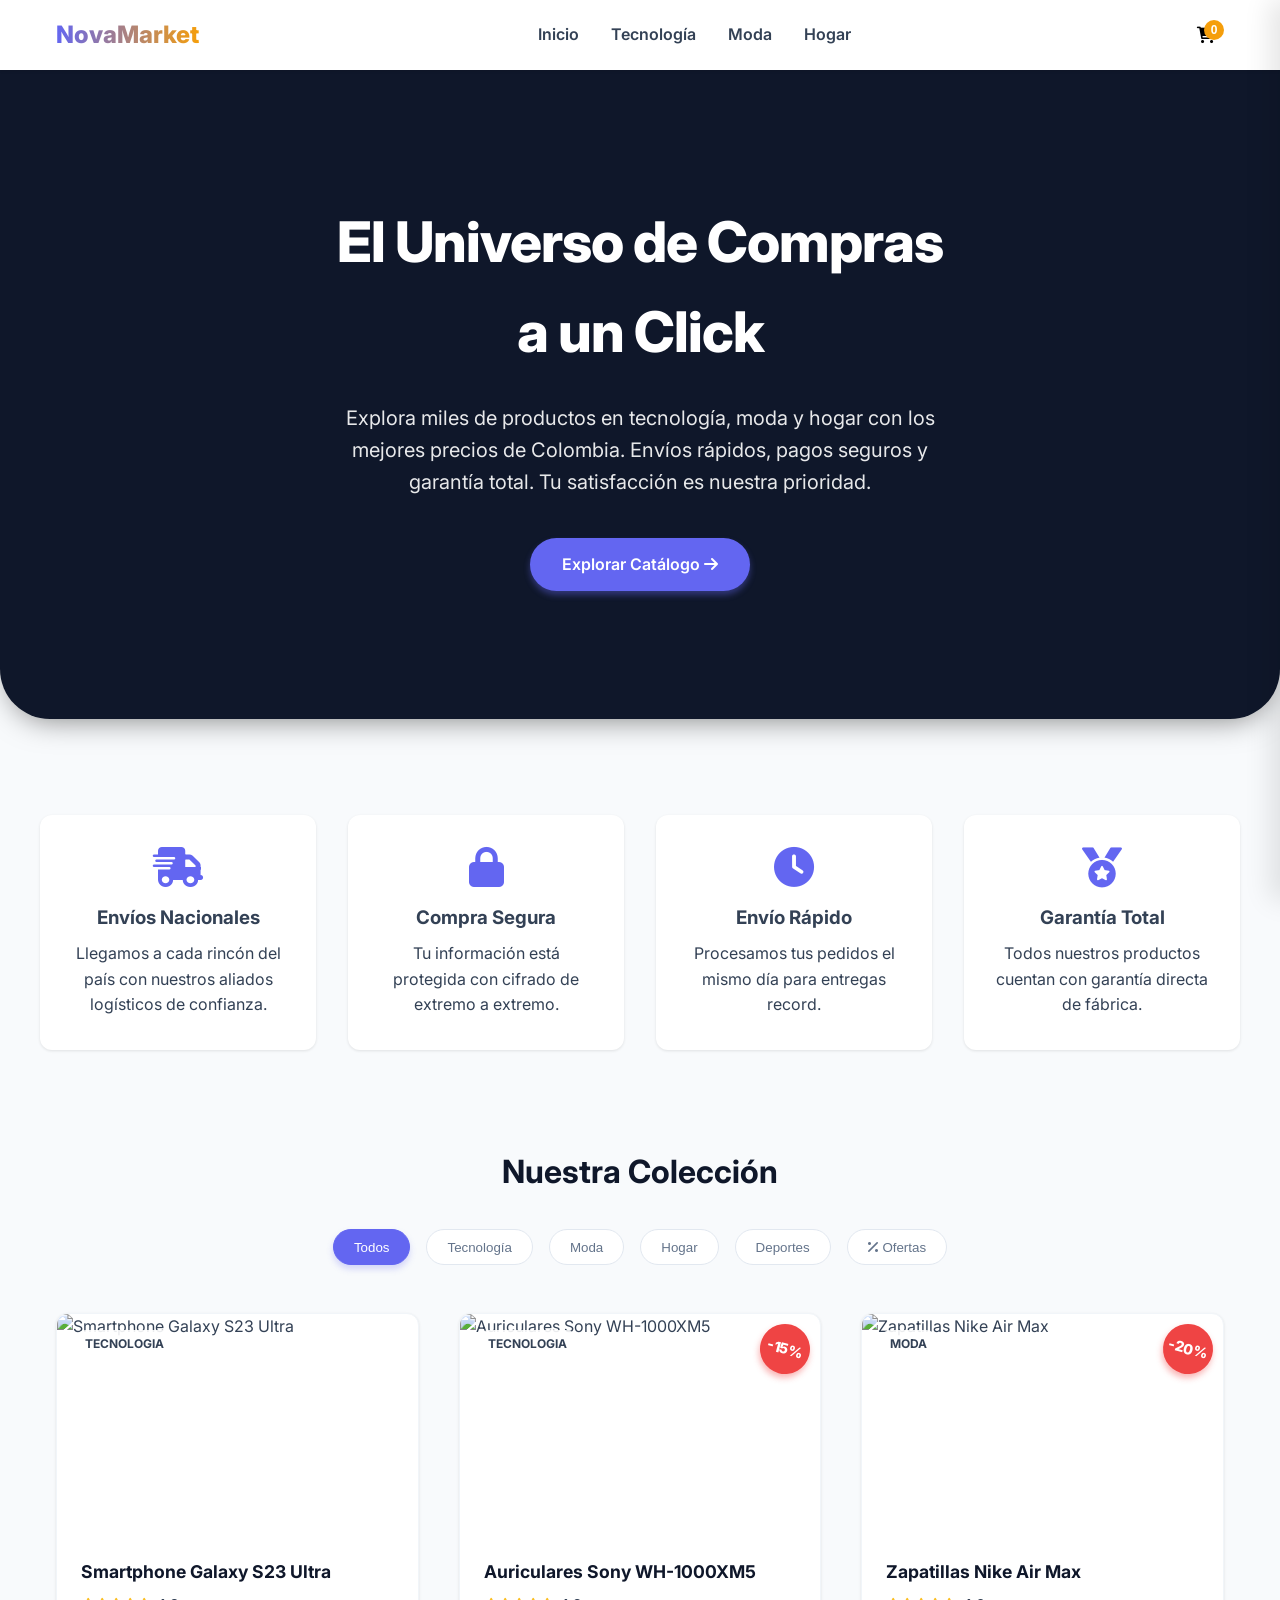
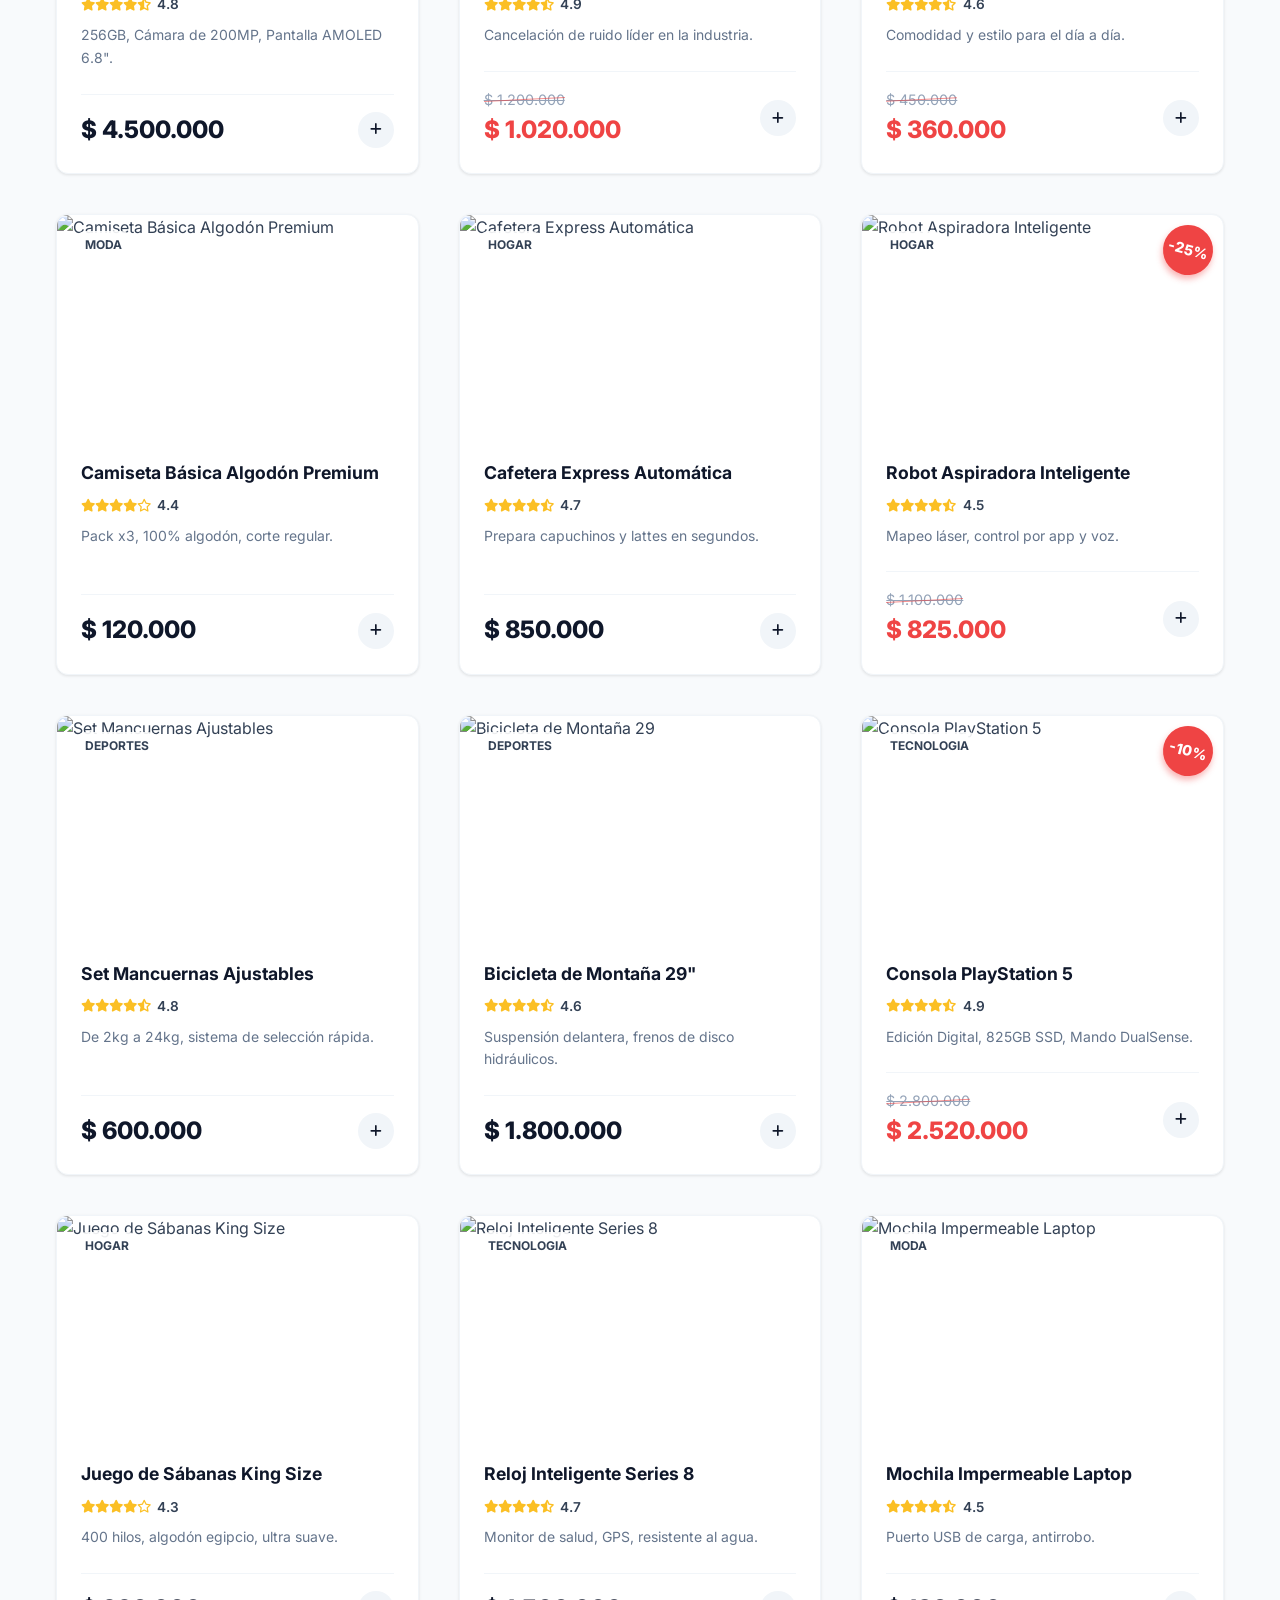
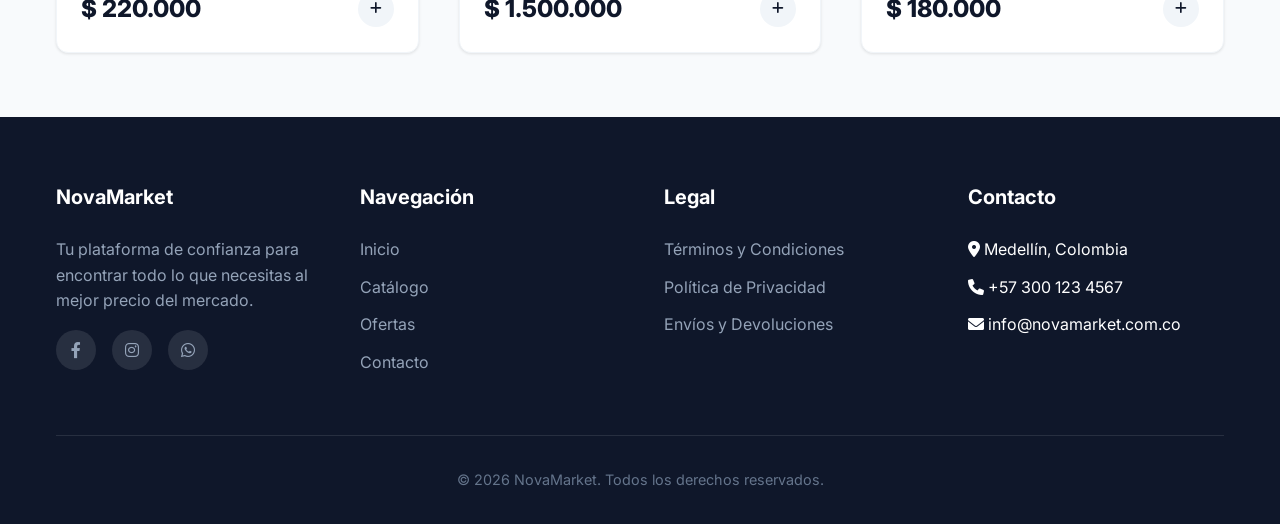
==== index.html @ a00e7ea2 "Fix: Precios" ====
<!DOCTYPE html>
<html lang="es">
<head>
    <meta charset="UTF-8">
    <meta name="viewport" content="width=device-width, initial-scale=1.0">
    
    <!-- Primary Meta Tags -->
    <title>NovaMarket Colombia | Tienda Online de Tecnología, Moda y Hogar | Envíos Rápidos</title>
    <meta name="title" content="NovaMarket Colombia | Tienda Online de Tecnología, Moda y Hogar | Envíos Rápidos">
    <meta name="description" content="Descubre NovaMarket, tu tienda online líder en Colombia. Compra tecnología de última generación, moda exclusiva y artículos para el hogar. Envíos nacionales rápidos, pagos seguros y garantía total. ¡Compra ahora!">
    <meta name="keywords" content="tienda online colombia, ecommerce colombia, comprar tecnologia online, moda colombia, articulos hogar, deportes colombia, ofertas online, envios rapidos colombia, compras seguras">
    <meta name="author" content="NovaMarket">
    <meta name="robots" content="index, follow">
    <link rel="canonical" href="https://maiver4.github.io/Landig-Ventas/">
    
    <!-- Open Graph / Facebook -->
    <meta property="og:type" content="website">
    <meta property="og:url" content="https://maiver4.github.io/Landig-Ventas/">
    <meta property="og:title" content="NovaMarket Colombia | Tienda Online de Tecnología, Moda y Hogar">
    <meta property="og:description" content="Descubre miles de productos en tecnología, moda y hogar. Envíos rápidos a toda Colombia. Tu satisfacción es nuestra prioridad.">
    <meta property="og:image" content="https://maiver4.github.io/Landig-Ventas/images/og-image.jpg">
    <meta property="og:locale" content="es_CO">
    <meta property="og:site_name" content="NovaMarket">
    
    <!-- Twitter Card -->
    <meta name="twitter:card" content="summary_large_image">
    <meta name="twitter:url" content="https://maiver4.github.io/Landig-Ventas/">
    <meta name="twitter:title" content="NovaMarket Colombia | Tienda Online">
    <meta name="twitter:description" content="Tecnología, moda y hogar con envíos rápidos a toda Colombia">
    <meta name="twitter:image" content="https://maiver4.github.io/Landig-Ventas/images/twitter-card.jpg">
    
    <!-- Favicon -->
    <link rel="icon" type="image/x-icon" href="/favicon.ico">
    <link rel="apple-touch-icon" sizes="180x180" href="/apple-touch-icon.png">
    
    <!-- Performance & Fonts -->
    <link rel="preconnect" href="https://fonts.googleapis.com">
    <link rel="preconnect" href="https://fonts.gstatic.com" crossorigin>
    <link href="https://fonts.googleapis.com/css2?family=Inter:wght@400;500;600;700;800&display=swap" rel="stylesheet">
    <link rel="stylesheet" href="https://cdnjs.cloudflare.com/ajax/libs/font-awesome/6.0.0/css/all.min.css">
    <link rel="stylesheet" href="css/styles.css">
    
    <!-- Structured Data (JSON-LD) -->
    <script type="application/ld+json">
    {
      "@context": "https://schema.org",
      "@type": "OnlineStore",
      "name": "NovaMarket",
      "description": "Tienda online líder en Colombia con productos de tecnología, moda, hogar y deportes",
      "url": "https://maiver4.github.io/Landig-Ventas",
      "logo": "https://maiver4.github.io/Landig-Ventas/logo.png",
      "address": {
        "@type": "PostalAddress",
        "addressLocality": "Medellín",
        "addressCountry": "CO"
      },
      "contactPoint": {
        "@type": "ContactPoint",
        "telephone": "+57-321-939-5309",
        "contactType": "Customer Service",
        "availableLanguage": "Spanish"
      },
      "sameAs": [
        "https://facebook.com/novamarket",
        "https://instagram.com/novamarket",
        "https://wa.me/573219395309"
      ]
    }
    </script>
</head>
<body>
    <header>
        <div class="container nav-flex">
            <div class="logo">NovaMarket</div>
            <div class="nav-toggle" id="navToggle"><i class="fas fa-bars"></i></div>
            <nav>
                <ul class="nav-links" id="navLinks">
                    <li class="nav-item">Inicio</li>
                    <li class="nav-item" onclick="filterBy('tecnologia')">Tecnología</li>
                    <li class="nav-item" onclick="filterBy('moda')">Moda</li>
                    <li class="nav-item" onclick="filterBy('hogar')">Hogar</li>
                </ul>
            </nav>
            <button class="cart-icon-container" id="cartBtn" aria-label="Abrir carrito de compras" style="background: none; border: none; cursor: pointer;">
                <i class="fas fa-shopping-cart fa-lg" aria-hidden="true"></i>
                <div class="cart-badge" id="cartCount" aria-live="polite">0</div>
            </button>
        </div>
    </header>

    <main>
        <section class="hero" aria-label="Sección principal">
            <div class="container">
                <h1>El Universo de Compras<br>a un Click</h1>
                <p>Explora miles de productos en tecnología, moda y hogar con los mejores precios de Colombia. Envíos rápidos, pagos seguros y garantía total. Tu satisfacción es nuestra prioridad.</p>
                <div style="display: flex; gap: 1rem; justify-content: center; flex-wrap: wrap;">
                    <a href="#catalogo" class="btn btn-primary px-8 py-3 text-lg" aria-label="Ver catálogo de productos">
                        Explorar Catálogo <i class="fas fa-arrow-right ml-2" aria-hidden="true"></i>
                    </a>
                </div>
            </div>
        </section>

        <section id="features" class="container features" aria-label="Características del servicio">
            <div class="feature-card">
                <i class="fas fa-truck-fast feature-icon"></i>
                <h3 class="feature-title">Envíos Nacionales</h3>
                <p>Llegamos a cada rincón del país con nuestros aliados logísticos de confianza.</p>
            </div>
            <div class="feature-card">
                <i class="fas fa-lock feature-icon"></i>
                <h3 class="feature-title">Compra Segura</h3>
                <p>Tu información está protegida con cifrado de extremo a extremo.</p>
            </div>
            <div class="feature-card">
                <i class="fas fa-clock feature-icon"></i>
                <h3 class="feature-title">Envío Rápido</h3>
                <p>Procesamos tus pedidos el mismo día para entregas record.</p>
            </div>
            <div class="feature-card">
                <i class="fas fa-medal feature-icon"></i>
                <h3 class="feature-title">Garantía Total</h3>
                <p>Todos nuestros productos cuentan con garantía directa de fábrica.</p>
            </div>
        </section>

        <section id="catalogo" class="container" aria-label="Catálogo de productos">
            <h2 class="section-title">Nuestra Colección</h2>
            
            <div class="filters" id="categoryFilters">
                <!-- Buttons injected by main.js -->
                 <div class="flex justify-center p-4 w-full text-slate-400">
                     <i class="fas fa-spinner fa-spin"></i> Cargando...
                </div>
            </div>

            <div class="products-grid" id="productsGrid">
                <!-- Products will be injected here via JS -->
                 <p style="grid-column: 1/-1; text-align: center;">Cargando productos...</p>
            </div>
        </section>
    </main>

    <footer role="contentinfo" aria-label="Pie de página">
        <div class="container">
            <div class="footer-grid">
                <div class="footer-col">
                    <h3>NovaMarket</h3>
                    <p style="color: #94a3b8; margin-bottom: 1rem;">Tu plataforma de confianza para encontrar todo lo que necesitas al mejor precio del mercado.</p>
                    <div class="social-links">
                        <a href="#" class="social-icon"><i class="fab fa-facebook-f"></i></a>
                        <a href="#" class="social-icon"><i class="fab fa-instagram"></i></a>
                        <a href="#" class="social-icon"><i class="fab fa-whatsapp"></i></a>
                    </div>
                </div>
                <div class="footer-col">
                    <h3>Navegación</h3>
                    <ul>
                        <li><a href="#">Inicio</a></li>
                        <li><a href="#catalogo">Catálogo</a></li>
                        <li><a href="#">Ofertas</a></li>
                        <li><a href="#">Contacto</a></li>
                    </ul>
                </div>
                <div class="footer-col">
                    <h3>Legal</h3>
                    <ul>
                        <li><a href="#">Términos y Condiciones</a></li>
                        <li><a href="#">Política de Privacidad</a></li>
                        <li><a href="#">Envíos y Devoluciones</a></li>
                        
                    </ul>
                </div>
                <div class="footer-col">
                    <h3>Contacto</h3>
                    <ul>
                        <li><i class="fas fa-map-marker-alt"></i> Medellín, Colombia</li>
                        <li><i class="fas fa-phone"></i> +57 300 123 4567</li>
                        <li><i class="fas fa-envelope"></i> info@novamarket.com.co</li>
                    </ul>
                </div>
            </div>
            <div class="copyright">
                &copy; 2026 NovaMarket. Todos los derechos reservados.
            </div>
        </div>
    </footer>

    <!-- Cart Sidebar -->
    <div class="cart-overlay" id="cartOverlay" aria-hidden="true"></div>
    <aside class="cart-sidebar" id="cartSidebar" role="dialog" aria-label="Carrito de compras" aria-modal="true">
        <div class="cart-header">
            <h3 id="cartTitle">Tu Carrito</h3>
            <button class="close-cart" id="closeCartBtn" aria-label="Cerrar carrito"><i class="fas fa-times" aria-hidden="true"></i></button>
        </div>
        <div class="cart-items" id="cartItems">
            <!-- Cart items injected here -->
             <div style="text-align: center; margin-top: 2rem; color: #64748b;">Tu carrito está vacío</div>
        </div>
        <div class="cart-footer">
            <div class="cart-total">
                <span>Total:</span>
                <span id="cartTotal">$0.00</span>
            </div>
            <button class="btn btn-primary btn-checkout" id="checkoutBtn">
                <i class="fab fa-whatsapp"></i> Pedir por WhatsApp
            </button>
        </div>
    </aside>

    <!-- Product Detail Modal -->
    <div class="product-modal-overlay" id="productModalOverlay" aria-hidden="true"></div>
    <div class="product-modal" id="productModal" role="dialog" aria-label="Detalle del producto" aria-modal="true">
        <button class="product-modal-close" id="closeProductModal" aria-label="Cerrar detalle">
            <i class="fas fa-times"></i>
        </button>
        <div class="product-modal-content">
            <div class="product-modal-gallery">
                <div class="gallery-main">
                    <img id="galleryMainImg" src="" alt="Imagen principal del producto">
                </div>
                <div class="gallery-thumbs" id="galleryThumbs">
                    <!-- Thumbnails injected here -->
                </div>
            </div>
            <div class="product-modal-info">
                <span class="product-modal-category" id="modalCategory"></span>
                <h2 class="product-modal-title" id="modalTitle"></h2>
                <div class="product-modal-rating" id="modalRating">
                    <!-- Stars injected here -->
                </div>
                <p class="product-modal-description" id="modalDescription"></p>
                <div class="product-modal-price" id="modalPrice"></div>
                <div class="product-modal-stock" id="modalStock"></div>
                <button class="btn btn-primary product-modal-add" id="modalAddToCart">
                    <i class="fas fa-shopping-cart"></i> Agregar al Carrito
                </button>
                
                <div class="product-modal-reviews">
                    <h3><i class="fas fa-star"></i> Opiniones de Clientes</h3>
                    <div class="reviews-list" id="reviewsList">
                        <!-- Reviews injected here -->
                    </div>
                </div>
            </div>
        </div>
    </div>

    <!-- Scripts -->
    <script src="js/cart.js"></script>
    <script src="js/main.js"></script>
    <script>
        // Mobile Menu Logic
        const navToggle = document.getElementById('navToggle');
        const navLinks = document.getElementById('navLinks');
        
        navToggle.addEventListener('click', () => {
            navLinks.classList.toggle('active');
        });

        // Close menu when clicking a link
        document.querySelectorAll('.nav-item').forEach(link => {
            link.addEventListener('click', () => {
                navLinks.classList.remove('active');
            });
        });

        function filterBy(cat) {
            // Helper for nav clicks
            const btn = document.querySelector(`.filter-btn[data-category="${cat}"]`);
            if(btn) btn.click();
            document.getElementById('catalogo').scrollIntoView({behavior: 'smooth'});
        }
    </script>
</body>
</html>
---- css/styles.css ----
:root {
  --primary-color: #6366f1; /* Indigo */
  --secondary-color: #0f172a; /* Slate 900 */
  --accent-color: #f59e0b; /* Amber */
  --background-color: #f8fafc;
  --card-bg: #ffffff;
  --text-color: #334155;
  --text-light: #64748b;
  --danger-color: #ef4444;
  --success-color: #10b981;
  --border-radius: 12px;
  --shadow-sm: 0 1px 3px rgba(0,0,0,0.1);
  --shadow-md: 0 10px 15px -3px rgba(0,0,0,0.1);
  --container-padding: 1rem;
  --max-width: 1200px;
}

* {
  box-sizing: border-box;
  margin: 0;
  padding: 0;
}

body {
  font-family: 'Inter', 'Segoe UI', sans-serif;
  background-color: var(--background-color);
  color: var(--text-color);
  line-height: 1.6;
}

img {
  max-width: 100%;
  display: block;
}

a {
  text-decoration: none;
  color: inherit;
  transition: color 0.2s;
}

ul {
  list-style: none;
}

/* Layout */
.container {
  width: 100%;
  max-width: var(--max-width);
  margin: 0 auto;
  padding: 0 var(--container-padding);
}

/* Header & Nav */
header {
  background-color: rgba(255, 255, 255, 0.95);
  backdrop-filter: blur(10px);
  box-shadow: var(--shadow-sm);
  position: sticky;
  top: 0;
  z-index: 100;
  padding: 1rem 0;
}

.nav-flex {
  display: flex;
  justify-content: space-between;
  align-items: center;
}

.logo {
  font-size: 1.5rem;
  font-weight: 800;
  background: linear-gradient(to right, var(--primary-color), var(--accent-color));
  -webkit-background-clip: text;
  background-clip: text;
  color: transparent;
}

.nav-links {
  display: flex;
  gap: 2rem;
}

.nav-item {
  cursor: pointer;
  font-weight: 600;
  color: var(--text-color);
  position: relative;
}

.nav-item:hover {
  color: var(--primary-color);
}

.nav-item::after {
  content: '';
  position: absolute;
  width: 0;
  height: 2px;
  bottom: -4px;
  left: 0;
  background-color: var(--primary-color);
  transition: width 0.3s;
}

.nav-item:hover::after {
  width: 100%;
}

.nav-toggle {
    display: none;
    font-size: 1.5rem;
    cursor: pointer;
}

.cart-icon-container {
  position: relative;
  cursor: pointer;
  padding: 0.5rem;
  border-radius: 50%;
  transition: background-color 0.2s;
}

.cart-icon-container:hover {
    background-color: #f1f5f9;
}

.cart-badge {
  position: absolute;
  top: 0;
  right: 0;
  background-color: var(--accent-color);
  color: white;
  font-size: 0.75rem;
  width: 20px;
  height: 20px;
  border-radius: 50%;
  display: flex;
  align-items: center;
  justify-content: center;
  font-weight: bold;
}

/* Hero Section */
.hero {
  position: relative;
  background: var(--secondary-color);
  color: white;
  padding: 8rem 1rem;
  text-align: center;
  border-radius: 0 0 50px 50px;
  margin-bottom: 4rem;
  box-shadow: 0 10px 30px -10px rgba(0,0,0,0.5);
}

.hero h1 {
  font-size: 3.5rem;
  margin-bottom: 1.5rem;
  font-weight: 800;
  letter-spacing: -1px;
}

.hero p {
  font-size: 1.25rem;
  margin-bottom: 2.5rem;
  opacity: 0.9;
  max-width: 600px;
  margin-left: auto;
  margin-right: auto;
}

.btn {
  display: inline-block;
  padding: 0.875rem 2rem;
  border-radius: 50px;
  font-weight: 600;
  cursor: pointer;
  border: none;
  transition: all 0.3s ease;
  transform: translateY(0);
}

.btn:active {
    transform: translateY(1px);
}

.btn-primary {
  background-color: var(--primary-color);
  color: white;
  box-shadow: 0 4px 6px rgba(99, 102, 241, 0.4);
}

.btn-primary:hover {
  background-color: #4f46e5;
  box-shadow: 0 6px 10px rgba(99, 102, 241, 0.5);
  transform: translateY(-2px);
}

.btn-secondary {
  background-color: white;
  color: var(--secondary-color);
  box-shadow: 0 4px 6px rgba(0,0,0,0.1);
}

.btn-secondary:hover {
    background-color: #f8fafc;
    transform: translateY(-2px);
}

/* Features Section */
.features {
  display: grid;
  grid-template-columns: repeat(auto-fit, minmax(250px, 1fr));
  gap: 2rem;
  padding: 2rem 0;
  margin-bottom: 4rem;
}

.feature-card {
  text-align: center;
  padding: 2rem;
  background: white;
  border-radius: var(--border-radius);
  box-shadow: var(--shadow-sm);
  transition: transform 0.3s;
}

.feature-card:hover {
  transform: translateY(-5px);
  box-shadow: 0 15px 30px -5px rgba(0,0,0,0.1);
}

.offer-sticker {
  position: absolute;
  top: 10px;
  right: 10px;
  z-index: 10;
  width: 50px;
  height: 50px;
  background-color: var(--danger-color);
  color: white;
  border-radius: 50%;
  display: flex;
  align-items: center;
  justify-content: center;
  font-weight: 800;
  font-size: 0.9rem;
  box-shadow: 0 4px 6px rgba(239, 68, 68, 0.4);
  transform: rotate(15deg);
  animation: pulse-offer 2s infinite;
}

@keyframes pulse-offer {
  0% { transform: rotate(15deg) scale(1); }
  50% { transform: rotate(15deg) scale(1.1); }
  100% { transform: rotate(15deg) scale(1); }
}

.old-price {
  text-decoration: line-through;
  color: #94a3b8;
  font-size: 0.9rem;
  margin-right: 0.5rem;
  position: relative;
}

/* Optional: Add a subtle red line over the strike-through for emphasis */
.old-price::after {
    content: '';
    position: absolute;
    left: 0;
    top: 50%;
    width: 100%;
    height: 1px;
    background: #ef4444;
    transform: rotate(-3deg);
    opacity: 0.6;
}

.feature-icon {
  font-size: 2.5rem;
  color: var(--primary-color);
  margin-bottom: 1rem;
}

.feature-title {
  font-weight: 700;
  margin-bottom: 0.5rem;
}

/* Filters */
.filters {
  margin-bottom: 3rem;
  display: flex;
  justify-content: center;
  gap: 1rem;
  flex-wrap: wrap;
}

.filter-btn {
  background-color: white;
  border: 1px solid #e2e8f0;
  padding: 0.6rem 1.25rem;
  border-radius: 25px;
  cursor: pointer;
  font-weight: 500;
  transition: all 0.2s;
  color: var(--text-light);
}

.filter-btn:hover, .filter-btn.active {
  background-color: var(--primary-color);
  color: white;
  border-color: var(--primary-color);
  box-shadow: 0 4px 6px rgba(99, 102, 241, 0.25);
}

/* Products Grid */
.section-title {
    text-align: center;
    font-size: 2rem;
    font-weight: 700;
    margin-bottom: 2rem;
    color: var(--secondary-color);
}

.products-grid {
  display: grid;
  grid-template-columns: repeat(auto-fill, minmax(280px, 1fr));
  gap: 2.5rem;
  padding-bottom: 4rem;
}

.product-card {
  background-color: var(--card-bg);
  border-radius: var(--border-radius);
  box-shadow: var(--shadow-sm);
  overflow: hidden;
  transition: all 0.3s ease;
  display: flex;
  flex-direction: column;
  position: relative;
  border: 1px solid #f1f5f9;
}

.product-card:hover {
  transform: translateY(-8px);
  box-shadow: var(--shadow-md);
  border-color: #e2e8f0;
}

.product-image-container {
    position: relative;
    overflow: hidden;
    height: 220px;
}

.product-image {
  width: 100%;
  height: 100%;
  object-fit: cover;
  transition: transform 0.5s;
}

.product-card:hover .product-image {
    transform: scale(1.05);
}

.product-category-badge {
    position: absolute;
    top: 1rem;
    left: 1rem;
    background-color: rgba(255,255,255,0.9);
    padding: 0.25rem 0.75rem;
    border-radius: 20px;
    font-size: 0.75rem;
    font-weight: bold;
    text-transform: uppercase;
    color: var(--text-color);
}

.product-info {
  padding: 1.5rem;
  flex-grow: 1;
  display: flex;
  flex-direction: column;
}

.product-title {
  font-size: 1.1rem;
  margin-bottom: 0.5rem;
  font-weight: 700;
  color: var(--secondary-color);
}

.product-card-rating {
  display: flex;
  align-items: center;
  gap: 0.4rem;
  margin-bottom: 0.5rem;
}

.product-card-rating .stars {
  color: #fbbf24;
  font-size: 0.8rem;
}

.product-card-rating .rating-text {
  font-size: 0.85rem;
  font-weight: 600;
  color: var(--text-color);
}

.product-desc {
  color: var(--text-light);
  font-size: 0.875rem;
  margin-bottom: 1.5rem;
  flex-grow: 1;
}

.product-footer {
  display: flex;
  justify-content: space-between;
  align-items: center;
  margin-top: auto;
  border-top: 1px solid #f1f5f9;
  padding-top: 1rem;
}

.product-price {
  font-size: 1.5rem;
  font-weight: 800;
  color: var(--secondary-color);
}

.btn-add {
    background-color: #f1f5f9;
    color: var(--secondary-color);
    width: 36px;
    height: 36px;
    border-radius: 50%;
    border: none;
    display: flex;
    align-items: center;
    justify-content: center;
    cursor: pointer;
    transition: all 0.2s;
}

.btn-add:hover {
    background-color: var(--secondary-color);
    color: white;
}

/* Footer */
footer {
    background-color: var(--secondary-color);
    color: white;
    padding: 4rem 1rem 2rem;
    margin-top: auto;
}

.footer-grid {
    display: grid;
    grid-template-columns: repeat(auto-fit, minmax(200px, 1fr));
    gap: 3rem;
    margin-bottom: 3rem;
}

.footer-col h3 {
    margin-bottom: 1.5rem;
    font-size: 1.25rem;
}

.footer-col ul li {
    margin-bottom: 0.75rem;
}

.footer-col a {
    color: #94a3b8;
}

.footer-col a:hover {
    color: white;
}

.social-links {
    display: flex;
    gap: 1rem;
}

.social-icon {
    width: 40px;
    height: 40px;
    background-color: rgba(255,255,255,0.1);
    display: flex;
    align-items: center;
    justify-content: center;
    border-radius: 50%;
    transition: background-color 0.3s;
}

.social-icon:hover {
    background-color: var(--primary-color);
}

.copyright {
    text-align: center;
    border-top: 1px solid rgba(255,255,255,0.1);
    padding-top: 2rem;
    color: #64748b;
    font-size: 0.9rem;
}

/* Cart Sidebar stuff (retained) */
.cart-overlay {
  position: fixed;
  top: 0;
  left: 0;
  width: 100%;
  height: 100%;
  background-color: rgba(15, 23, 42, 0.6);
  backdrop-filter: blur(2px);
  z-index: 200;
  visibility: hidden;
  opacity: 0;
  transition: all 0.3s;
}

.cart-overlay.open {
  visibility: visible;
  opacity: 1;
}

.cart-sidebar {
  position: fixed;
  top: 0;
  right: -450px;
  width: 100%;
  max-width: 450px;
  height: 100%;
  background-color: white;
  z-index: 201;
  transition: 0.4s cubic-bezier(0.16, 1, 0.3, 1);
  display: flex;
  flex-direction: column;
  box-shadow: -10px 0 25px rgba(0,0,0,0.1);
}

.cart-sidebar.open {
  right: 0;
}

.cart-header {
  padding: 1.5rem;
  border-bottom: 1px solid #f1f5f9;
  display: flex;
  justify-content: space-between;
  align-items: center;
  background-color: #f8fafc;
}

.cart-header h3 {
    font-weight: 700;
    color: var(--secondary-color);
}

.close-cart {
  font-size: 1.25rem;
  color: var(--text-light);
  cursor: pointer;
  background: none;
  border: none;
  transition: color 0.2s;
}

.close-cart:hover {
    color: var(--danger-color);
}

.cart-items {
  flex-grow: 1;
  overflow-y: auto;
  padding: 1.5rem;
}

.cart-item {
  display: flex;
  gap: 1rem;
  margin-bottom: 1.5rem;
  border-bottom: 1px solid #f1f5f9;
  padding-bottom: 1rem;
}

.cart-item-img {
  width: 80px;
  height: 80px;
  object-fit: cover;
  border-radius: 8px;
}

.cart-item-details {
  flex-grow: 1;
}

.cart-item-title {
  font-weight: 600;
  margin-bottom: 0.25rem;
  color: var(--secondary-color);
}

.cart-item-price {
  color: var(--primary-color);
  font-weight: 600;
  font-size: 0.9rem;
}

.cart-item-controls {
  display: flex;
  align-items: center;
  gap: 0.75rem;
  margin-top: 0.75rem;
}

.qty-btn {
  background-color: #f1f5f9;
  border: none;
  width: 28px;
  height: 28px;
  border-radius: 50%;
  cursor: pointer;
  display: flex;
  align-items: center;
  justify-content: center;
  font-weight: bold;
  transition: background-color 0.2s;
}

.qty-btn:hover {
  background-color: #e2e8f0;
}

.cart-footer {
  padding: 2rem;
  border-top: 1px solid #f1f5f9;
  background-color: #f8fafc;
}

.cart-total {
  display: flex;
  justify-content: space-between;
  font-size: 1.5rem;
  font-weight: 800;
  margin-bottom: 1.5rem;
  color: var(--secondary-color);
}

.btn-checkout {
  width: 100%;
  text-align: center;
  background-color: #25D366; 
  color: white;
  font-size: 1.1rem;
  padding: 1rem;
}

.btn-checkout:hover {
  background-color: #128C7E;
  transform: translateY(-2px);
}

/* Modal Reuse (from previous turn) */
.modal-backdrop {
  position: fixed;
  top: 0;
  left: 0;
  width: 100%;
  height: 100%;
  background-color: rgba(15, 23, 42, 0.8);
  backdrop-filter: blur(4px);
  display: flex;
  align-items: center;
  justify-content: center;
  z-index: 1100;
  animation: fadeIn 0.3s;
}

.modal-content {
  background-color: white;
  width: 100%;
  max-width: 650px;
  border-radius: 12px;
  box-shadow: 0 25px 50px -12px rgba(0, 0, 0, 0.25);
  overflow: hidden;
  display: flex;
  flex-direction: column;
  animation: slideUp 0.3s cubic-bezier(0.16, 1, 0.3, 1);
}
/* ... rest of modal (header, form, etc) kept compatible or redefined here if needed ... */
.modal-header { padding: 1.5rem 2rem; background-color: #f8fafc; border-bottom: 1px solid #e2e8f0; display: flex; justify-content: space-between; align-items: center; }
.modal-header h2 { font-size: 1.25rem; color: var(--secondary-color); font-weight: 700; }
.close-modal-btn { background: none; border: none; font-size: 1.25rem; color: #94a3b8; cursor: pointer; }
.modal-form { padding: 2rem; display: flex; flex-direction: column; gap: 1.25rem; }
.form-group label { display: block; font-size: 0.875rem; font-weight: 600; color: var(--text-color); margin-bottom: 0.5rem; }
.form-group input, .form-group select, .form-group textarea { width: 100%; padding: 0.75rem 1rem; border: 1px solid #cbd5e1; border-radius: 8px; background-color: #f8fafc; }
.form-group-row { display: grid; grid-template-columns: 1fr 1fr; gap: 1.5rem; }
.modal-footer { padding-top: 1rem; display: flex; justify-content: flex-end; gap: 1rem; }

/* Admin Sidebar specific (minimal fix to ensure admin.html still looks good) */
.admin-layout { display: grid; grid-template-columns: 250px 1fr; min-height: 100vh; }
.sidebar { background-color: var(--secondary-color); color: white; padding: 2rem 1rem; }
.main-content { padding: 2rem; background-color: #f1f5f9; }

/* Responsive */
@media (max-width: 768px) {
  .hero { border-radius: 0; padding: 6rem 1rem; }
  .hero h1 { font-size: 2.5rem; }
  .grid-cols-2 { grid-template-columns: 1fr; }
  .nav-links { display: none; position: absolute; top: 100%; left: 0; width: 100%; background: white; padding: 1rem; flex-direction: column; box-shadow: var(--shadow-md); }
  .nav-links.active { display: flex; }
  .nav-toggle { display: block; }
  .admin-layout { grid-template-columns: 1fr; }
  .sidebar { display: none; }
}

/* --- Modern Admin Panel Styles --- */

.sidebar {
    background-color: var(--secondary-color);
    color: white;
    padding: 2rem;
    display: flex;
    flex-direction: column;
    box-shadow: 4px 0 10px rgba(0,0,0,0.1);
}

.sidebar-brand {
    font-size: 1.5rem;
    font-weight: 800;
    color: white;
    margin-bottom: 3rem;
    display: flex;
    align-items: center;
    gap: 0.5rem;
    text-decoration: none;
    letter-spacing: -0.5px;
}

.sidebar-nav {
    list-style: none;
    padding: 0;
}

.sidebar-link {
    display: flex;
    align-items: center;
    gap: 1rem;
    padding: 1rem;
    color: #94a3b8;
    border-radius: 12px;
    cursor: pointer;
    transition: all 0.3s ease;
    margin-bottom: 0.5rem;
    font-weight: 500;
}

.sidebar-link:hover, .sidebar-link.active {
    background-color: rgba(255, 255, 255, 0.1);
    color: white;
    transform: translateX(5px);
}

.sidebar-link i {
    width: 20px;
    text-align: center;
}

.main-content {
    padding: 2.5rem;
    background-color: #f1f5f9;
    overflow-y: auto;
}

.admin-header {
    display: flex;
    justify-content: space-between;
    align-items: center;
    margin-bottom: 2.5rem;
}

.admin-header h2 {
    font-size: 1.8rem;
    font-weight: 800;
    color: var(--secondary-color);
}

/* Dashboard Cards */
.dashboard-cards {
    display: grid;
    grid-template-columns: repeat(auto-fit, minmax(240px, 1fr));
    gap: 2rem;
    margin-bottom: 3rem;
}

.stat-card {
    background: white;
    padding: 1.5rem;
    border-radius: 16px;
    box-shadow: var(--shadow-sm);
    transition: transform 0.3s ease, box-shadow 0.3s;
    border: 1px solid #e2e8f0;
    position: relative;
    overflow: hidden;
}

.stat-card:hover {
    transform: translateY(-5px);
    box-shadow: var(--shadow-md);
}

.stat-card::before {
    content: '';
    position: absolute;
    top: 0;
    left: 0;
    width: 100%;
    height: 4px;
    background: linear-gradient(to right, var(--primary-color), var(--accent-color));
}

.stat-title {
    color: var(--text-light);
    font-size: 0.9rem;
    font-weight: 600;
    margin-bottom: 0.75rem;
    text-transform: uppercase;
    letter-spacing: 0.5px;
}

.stat-value {
    font-size: 2.5rem;
    font-weight: 800;
    color: var(--secondary-color);
}

/* Tables */
.table-container {
    background: white;
    border-radius: 16px;
    box-shadow: var(--shadow-sm);
    overflow: hidden;
    border: 1px solid #e2e8f0;
}

table {
    width: 100%;
    border-collapse: collapse;
}

th {
    background-color: #f8fafc;
    padding: 1.25rem 1.5rem;
    text-align: left;
    font-weight: 600;
    color: var(--text-color);
    border-bottom: 1px solid #e2e8f0;
    font-size: 0.9rem;
    text-transform: uppercase;
}

td {
    padding: 1.25rem 1.5rem;
    border-bottom: 1px solid #f1f5f9;
    vertical-align: middle;
    color: var(--text-color);
    font-size: 0.95rem;
}

tr:last-child td {
    border-bottom: none;
}

tr:hover td {
    background-color: #f8fafc;
}

/* Badges & Actions */
.status-badge {
    padding: 0.35rem 0.75rem;
    border-radius: 20px;
    font-size: 0.75rem;
    font-weight: 700;
    text-transform: uppercase;
}

.status-ok { background-color: #dcfce7; color: #166534; }
.status-low { background-color: #fef9c3; color: #854d0e; }
.status-out { background-color: #fee2e2; color: #991b1b; }

.action-btn {
    width: 32px;
    height: 32px;
    border-radius: 8px;
    border: none;
    cursor: pointer;
    display: inline-flex;
    align-items: center;
    justify-content: center;
    transition: all 0.2s;
    margin-right: 0.5rem;
}

.btn-edit { background-color: #eff6ff; color: var(--primary-color); }
.btn-edit:hover { background-color: var(--primary-color); color: white; }

.btn-delete { background-color: #fef2f2; color: var(--danger-color); }
.btn-delete:hover { background-color: var(--danger-color); color: white; }

.btn-icon-text {
    display: inline-flex;
    align-items: center;
    gap: 0.5rem;
}

/* Panel Sections */
.panel-section {
    display: none;
    animation: fadeIn 0.4s ease-out;
}

.panel-section.active {
    display: block;
}

/* Login */
.login-box {
    background: white;
    padding: 3rem;
    border-radius: 24px;
    box-shadow: 0 25px 50px -12px rgba(0,0,0,0.25);
    width: 100%;
    max-width: 420px;
}

.login-form input {
    background-color: #f8fafc;
    border: 1px solid #e2e8f0;
    transition: all 0.3s;
}

.login-form input:focus {
    background-color: white;
    border-color: var(--primary-color);
    box-shadow: 0 0 0 4px rgba(99, 102, 241, 0.1);
}

/* ===== Product Detail Modal ===== */
.product-modal-overlay {
    position: fixed;
    top: 0;
    left: 0;
    width: 100%;
    height: 100%;
    background-color: rgba(15, 23, 42, 0.7);
    backdrop-filter: blur(4px);
    z-index: 300;
    visibility: hidden;
    opacity: 0;
    transition: all 0.3s ease;
}

.product-modal-overlay.open {
    visibility: visible;
    opacity: 1;
}

.product-modal {
    position: fixed;
    top: 50%;
    left: 50%;
    transform: translate(-50%, -50%) scale(0.9);
    width: 95%;
    max-width: 1000px;
    max-height: 90vh;
    background-color: white;
    border-radius: 20px;
    z-index: 301;
    visibility: hidden;
    opacity: 0;
    transition: all 0.4s cubic-bezier(0.16, 1, 0.3, 1);
    overflow: hidden;
    box-shadow: 0 25px 50px -12px rgba(0, 0, 0, 0.25);
}

.product-modal.open {
    visibility: visible;
    opacity: 1;
    transform: translate(-50%, -50%) scale(1);
}

.product-modal-close {
    position: absolute;
    top: 1rem;
    right: 1rem;
    width: 40px;
    height: 40px;
    border-radius: 50%;
    border: none;
    background-color: rgba(255, 255, 255, 0.9);
    color: var(--text-color);
    font-size: 1.25rem;
    cursor: pointer;
    z-index: 10;
    transition: all 0.2s;
    display: flex;
    align-items: center;
    justify-content: center;
    box-shadow: 0 2px 10px rgba(0, 0, 0, 0.1);
}

.product-modal-close:hover {
    background-color: var(--danger-color);
    color: white;
    transform: rotate(90deg);
}

.product-modal-content {
    display: grid;
    grid-template-columns: 1fr 1fr;
    max-height: 90vh;
    overflow-y: auto;
}

/* Gallery Styles */
.product-modal-gallery {
    background-color: #f8fafc;
    padding: 2rem;
    display: flex;
    flex-direction: column;
    gap: 1rem;
}

.gallery-main {
    width: 100%;
    aspect-ratio: 1;
    border-radius: 16px;
    overflow: hidden;
    background-color: white;
    box-shadow: var(--shadow-sm);
}

.gallery-main img {
    width: 100%;
    height: 100%;
    object-fit: cover;
    transition: transform 0.5s ease;
}

.gallery-main:hover img {
    transform: scale(1.05);
}

.gallery-thumbs {
    display: flex;
    gap: 0.75rem;
    justify-content: center;
}

.gallery-thumb {
    width: 80px;
    height: 80px;
    border-radius: 12px;
    overflow: hidden;
    cursor: pointer;
    border: 3px solid transparent;
    transition: all 0.3s ease;
    opacity: 0.6;
}

.gallery-thumb:hover {
    opacity: 1;
}

.gallery-thumb.active {
    border-color: var(--primary-color);
    opacity: 1;
    box-shadow: 0 4px 12px rgba(99, 102, 241, 0.3);
}

.gallery-thumb img {
    width: 100%;
    height: 100%;
    object-fit: cover;
}

/* Product Info */
.product-modal-info {
    padding: 2.5rem;
    display: flex;
    flex-direction: column;
    overflow-y: auto;
}

.product-modal-category {
    display: inline-block;
    background-color: var(--primary-color);
    color: white;
    padding: 0.3rem 1rem;
    border-radius: 20px;
    font-size: 0.75rem;
    font-weight: 600;
    text-transform: uppercase;
    letter-spacing: 0.5px;
    margin-bottom: 1rem;
    width: fit-content;
}

.product-modal-title {
    font-size: 1.75rem;
    font-weight: 800;
    color: var(--secondary-color);
    margin-bottom: 0.75rem;
    line-height: 1.2;
}

.product-modal-rating {
    display: flex;
    align-items: center;
    gap: 0.5rem;
    margin-bottom: 1rem;
}

.product-modal-rating .stars {
    color: #fbbf24;
    font-size: 1rem;
}

.product-modal-rating .rating-value {
    font-weight: 700;
    color: var(--secondary-color);
}

.product-modal-rating .rating-count {
    color: var(--text-light);
    font-size: 0.875rem;
}

.product-modal-description {
    color: var(--text-color);
    line-height: 1.7;
    margin-bottom: 1.5rem;
    font-size: 0.95rem;
}

.product-modal-price {
    margin-bottom: 1rem;
}

.product-modal-price .current-price {
    font-size: 2rem;
    font-weight: 800;
    color: var(--secondary-color);
}

.product-modal-price .original-price {
    font-size: 1.1rem;
    color: var(--text-light);
    text-decoration: line-through;
    margin-left: 0.75rem;
}

.product-modal-price .discount-badge {
    display: inline-block;
    background-color: var(--danger-color);
    color: white;
    padding: 0.25rem 0.75rem;
    border-radius: 20px;
    font-size: 0.8rem;
    font-weight: 700;
    margin-left: 0.75rem;
}

.product-modal-stock {
    display: flex;
    align-items: center;
    gap: 0.5rem;
    margin-bottom: 1.5rem;
    font-size: 0.9rem;
}

.product-modal-stock.in-stock {
    color: var(--success-color);
}

.product-modal-stock.low-stock {
    color: #f59e0b;
}

.product-modal-stock.out-of-stock {
    color: var(--danger-color);
}

.product-modal-add {
    width: 100%;
    padding: 1rem 2rem;
    font-size: 1.1rem;
    margin-bottom: 2rem;
}

.product-modal-add:disabled {
    background-color: #e2e8f0;
    color: var(--text-light);
    cursor: not-allowed;
    box-shadow: none;
}

/* Reviews Section */
.product-modal-reviews {
    border-top: 1px solid #e2e8f0;
    padding-top: 1.5rem;
}

.product-modal-reviews h3 {
    font-size: 1.1rem;
    font-weight: 700;
    color: var(--secondary-color);
    margin-bottom: 1rem;
    display: flex;
    align-items: center;
    gap: 0.5rem;
}

.product-modal-reviews h3 i {
    color: #fbbf24;
}

.reviews-list {
    display: flex;
    flex-direction: column;
    gap: 1rem;
    max-height: 250px;
    overflow-y: auto;
    padding-right: 0.5rem;
}

.review-item {
    background-color: #f8fafc;
    padding: 1rem;
    border-radius: 12px;
    border-left: 3px solid var(--primary-color);
}

.review-header {
    display: flex;
    justify-content: space-between;
    align-items: center;
    margin-bottom: 0.5rem;
}

.review-user {
    font-weight: 600;
    color: var(--secondary-color);
}

.review-date {
    font-size: 0.75rem;
    color: var(--text-light);
}

.review-stars {
    color: #fbbf24;
    font-size: 0.85rem;
    margin-bottom: 0.5rem;
}

.review-comment {
    font-size: 0.9rem;
    color: var(--text-color);
    line-height: 1.5;
}

/* Make product cards clickable */
.product-card {
    cursor: pointer;
}

/* Responsive Modal */
@media (max-width: 768px) {
    .product-modal {
        max-height: 95vh;
        width: 100%;
        max-width: 100%;
        border-radius: 20px 20px 0 0;
        top: auto;
        bottom: 0;
        transform: translateX(-50%) translateY(100%);
    }
    
    .product-modal.open {
        transform: translateX(-50%) translateY(0);
    }
    
    .product-modal-content {
        grid-template-columns: 1fr;
        max-height: 95vh;
    }
    
    .product-modal-gallery {
        padding: 1.5rem;
    }
    
    .gallery-main {
        aspect-ratio: 4/3;
    }
    
    .gallery-thumb {
        width: 60px;
        height: 60px;
    }
    
    .product-modal-info {
        padding: 1.5rem;
    }
    
    .product-modal-title {
        font-size: 1.5rem;
    }
    
    .product-modal-price .current-price {
        font-size: 1.75rem;
    }
    
    .reviews-list {
        max-height: 200px;
    }
}
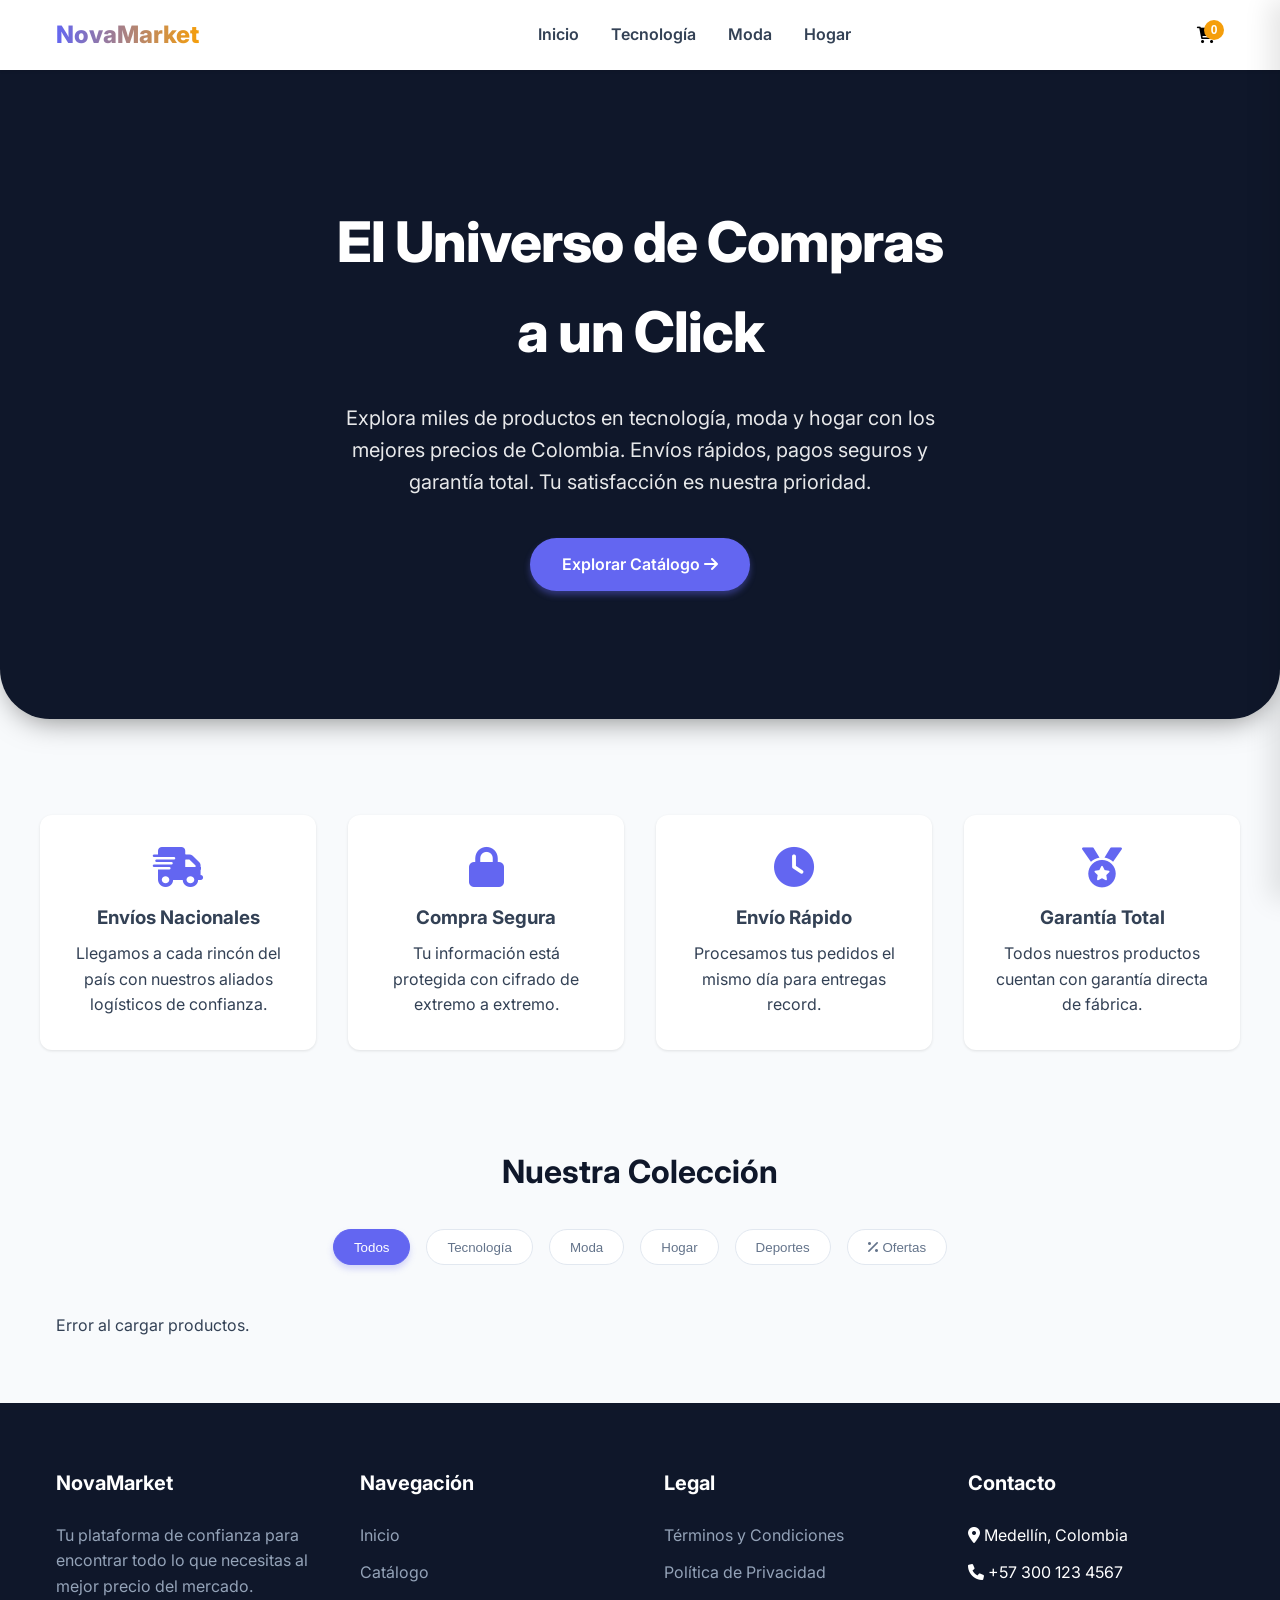
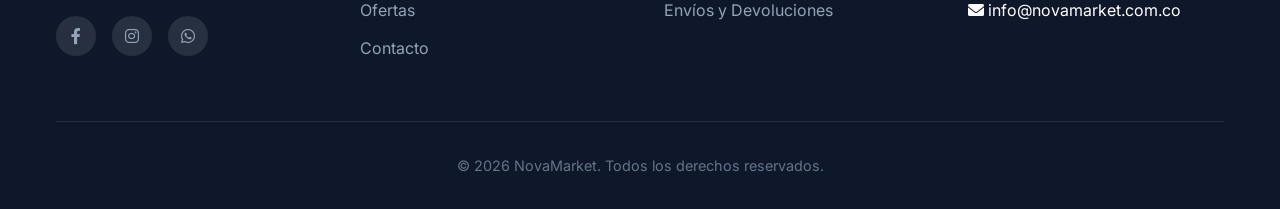
==== commit e248d806: "Fix: Productos" ====
--- a/index.html
+++ b/index.html
@@ -5,29 +5,30 @@
     <meta name="viewport" content="width=device-width, initial-scale=1.0">
     
     <!-- Primary Meta Tags -->
-    <title>NovaMarket Colombia | Tienda Online de Tecnología, Moda y Hogar | Envíos Rápidos</title>
-    <meta name="title" content="NovaMarket Colombia | Tienda Online de Tecnología, Moda y Hogar | Envíos Rápidos">
-    <meta name="description" content="Descubre NovaMarket, tu tienda online líder en Colombia. Compra tecnología de última generación, moda exclusiva y artículos para el hogar. Envíos nacionales rápidos, pagos seguros y garantía total. ¡Compra ahora!">
-    <meta name="keywords" content="tienda online colombia, ecommerce colombia, comprar tecnologia online, moda colombia, articulos hogar, deportes colombia, ofertas online, envios rapidos colombia, compras seguras">
+    <title>NovaMarket | Tecnología, Moda y Hogar con Envío Rápido en Colombia</title>
+    <meta name="title" content="NovaMarket | Tecnología, Moda y Hogar con Envío Rápido en Colombia">
+    <meta name="description" content="Compra tecnología, moda y hogar con envíos nacionales rápidos, pagos seguros y soporte en Colombia. Descubre ofertas y stock actualizado en NovaMarket.">
+    <meta name="keywords" content="tienda online colombia, ecommerce colombia, comprar tecnologia, moda online, hogar, ofertas colombia, envio rapido">
     <meta name="author" content="NovaMarket">
     <meta name="robots" content="index, follow">
-    <link rel="canonical" href="https://maiver4.github.io/Landig-Ventas/">
+    <meta name="theme-color" content="#0f172a">
+    <link rel="canonical" href="https://maiver4.github.io/landing-ventas/">
     
     <!-- Open Graph / Facebook -->
     <meta property="og:type" content="website">
-    <meta property="og:url" content="https://maiver4.github.io/Landig-Ventas/">
-    <meta property="og:title" content="NovaMarket Colombia | Tienda Online de Tecnología, Moda y Hogar">
-    <meta property="og:description" content="Descubre miles de productos en tecnología, moda y hogar. Envíos rápidos a toda Colombia. Tu satisfacción es nuestra prioridad.">
-    <meta property="og:image" content="https://maiver4.github.io/Landig-Ventas/images/og-image.jpg">
+    <meta property="og:url" content="https://maiver4.github.io/landing-ventas/">
+    <meta property="og:title" content="NovaMarket | Tecnología, Moda y Hogar">
+    <meta property="og:description" content="Envíos rápidos y pagos seguros en Colombia. Tecnología, moda, hogar y ofertas con stock actualizado.">
+    <meta property="og:image" content="https://maiver4.github.io/landing-ventas/images/og-image.jpg">
     <meta property="og:locale" content="es_CO">
     <meta property="og:site_name" content="NovaMarket">
     
     <!-- Twitter Card -->
     <meta name="twitter:card" content="summary_large_image">
-    <meta name="twitter:url" content="https://maiver4.github.io/Landig-Ventas/">
-    <meta name="twitter:title" content="NovaMarket Colombia | Tienda Online">
-    <meta name="twitter:description" content="Tecnología, moda y hogar con envíos rápidos a toda Colombia">
-    <meta name="twitter:image" content="https://maiver4.github.io/Landig-Ventas/images/twitter-card.jpg">
+    <meta name="twitter:url" content="https://maiver4.github.io/landing-ventas/">
+    <meta name="twitter:title" content="NovaMarket | Tecnología, Moda y Hogar">
+    <meta name="twitter:description" content="Tecnología, moda y hogar con envíos rápidos en Colombia.">
+    <meta name="twitter:image" content="https://maiver4.github.io/landing-ventas/images/twitter-card.jpg">
     
     <!-- Favicon -->
     <link rel="icon" type="image/x-icon" href="/favicon.ico">
@@ -41,32 +42,42 @@
     <link rel="stylesheet" href="css/styles.css">
     
     <!-- Structured Data (JSON-LD) -->
-    <script type="application/ld+json">
-    {
-      "@context": "https://schema.org",
-      "@type": "OnlineStore",
-      "name": "NovaMarket",
-      "description": "Tienda online líder en Colombia con productos de tecnología, moda, hogar y deportes",
-      "url": "https://maiver4.github.io/Landig-Ventas",
-      "logo": "https://maiver4.github.io/Landig-Ventas/logo.png",
-      "address": {
-        "@type": "PostalAddress",
-        "addressLocality": "Medellín",
-        "addressCountry": "CO"
-      },
-      "contactPoint": {
-        "@type": "ContactPoint",
-        "telephone": "+57-321-939-5309",
-        "contactType": "Customer Service",
-        "availableLanguage": "Spanish"
-      },
-      "sameAs": [
-        "https://facebook.com/novamarket",
-        "https://instagram.com/novamarket",
-        "https://wa.me/573219395309"
-      ]
-    }
-    </script>
+        <script type="application/ld+json">
+        {
+            "@context": "https://schema.org",
+            "@graph": [
+                {
+                    "@type": "Organization",
+                    "name": "NovaMarket",
+                    "url": "https://maiver4.github.io/landing-ventas",
+                    "logo": "https://maiver4.github.io/landing-ventas/logo.png",
+                    "contactPoint": {
+                        "@type": "ContactPoint",
+                        "telephone": "+57-321-939-5309",
+                        "contactType": "customer service",
+                        "areaServed": "CO",
+                        "availableLanguage": "es"
+                    },
+                    "sameAs": [
+                        "https://facebook.com/novamarket",
+                        "https://instagram.com/novamarket",
+                        "https://wa.me/573219395309"
+                    ]
+                },
+                {
+                    "@type": "WebSite",
+                    "name": "NovaMarket",
+                    "url": "https://maiver4.github.io/landing-ventas",
+                    "inLanguage": "es-CO",
+                    "potentialAction": {
+                        "@type": "SearchAction",
+                        "target": "https://maiver4.github.io/landing-ventas/?q={search_term_string}",
+                        "query-input": "required name=search_term_string"
+                    }
+                }
+            ]
+        }
+        </script>
 </head>
 <body>
     <header>
@@ -202,11 +213,54 @@
                 <span>Total:</span>
                 <span id="cartTotal">$0.00</span>
             </div>
-            <button class="btn btn-primary btn-checkout" id="checkoutBtn">
-                <i class="fab fa-whatsapp"></i> Pedir por WhatsApp
+            <button class="btn btn-primary btn-checkout" id="confirmOrderBtn">
+                <i class="fas fa-check-circle"></i> Confirmar Pedido
             </button>
         </div>
     </aside>
+
+    <!-- Order Confirmation Modal -->
+    <div class="order-modal-overlay" id="orderModalOverlay"></div>
+    <div class="order-modal" id="orderModal">
+        <div class="order-modal-header">
+            <h3><i class="fas fa-receipt"></i> Confirmar Pedido</h3>
+            <button class="order-modal-close" id="closeOrderModal"><i class="fas fa-times"></i></button>
+        </div>
+        <div class="order-modal-body">
+            <!-- Order Summary -->
+            <div class="order-summary">
+                <h4><i class="fas fa-shopping-bag"></i> Resumen del Pedido</h4>
+                <div class="order-items-list" id="orderItemsList">
+                    <!-- Items injected here -->
+                </div>
+                <div class="order-total-row">
+                    <span>Total a Pagar:</span>
+                    <span class="order-total-amount" id="orderTotalAmount">$0</span>
+                </div>
+            </div>
+            
+            <!-- Customer Info Form -->
+            <div class="customer-form">
+                <h4><i class="fas fa-user"></i> Datos de Facturación</h4>
+                <div class="form-group">
+                    <label for="customerName">Nombre y Apellidos *</label>
+                    <input type="text" id="customerName" placeholder="Ej: Juan Pérez García" required>
+                </div>
+                <div class="form-group">
+                    <label for="customerPhone">Número de Teléfono *</label>
+                    <input type="tel" id="customerPhone" placeholder="Ej: 300 123 4567" required>
+                </div>
+            </div>
+        </div>
+        <div class="order-modal-footer">
+            <button class="btn btn-secondary" id="backToCartBtn">
+                <i class="fas fa-arrow-left"></i> Volver al Carrito
+            </button>
+            <button class="btn btn-primary btn-whatsapp" id="sendWhatsAppBtn">
+                <i class="fab fa-whatsapp"></i> Enviar por WhatsApp
+            </button>
+        </div>
+    </div>
 
     <!-- Product Detail Modal -->
     <div class="product-modal-overlay" id="productModalOverlay" aria-hidden="true"></div>
@@ -246,6 +300,16 @@
         </div>
     </div>
 
+    <!-- Supabase Config (rellena con tus credenciales públicas) -->
+    <script>
+        window.supabaseConfig = {
+            url: "https://wwdpaifpazcryngdmaea.supabase.co",
+            anonKey: "sb_publishable_Y9h3IAXvoxnEGSkDhcuZ3g_NCUOakm3"
+        };
+    </script>
+    <script src="https://cdn.jsdelivr.net/npm/@supabase/supabase-js@2"></script>
+    <script src="js/supabase.js"></script>
+
     <!-- Scripts -->
     <script src="js/cart.js"></script>
     <script src="js/main.js"></script>
@@ -265,12 +329,6 @@
             });
         });
 
-        function filterBy(cat) {
-            // Helper for nav clicks
-            const btn = document.querySelector(`.filter-btn[data-category="${cat}"]`);
-            if(btn) btn.click();
-            document.getElementById('catalogo').scrollIntoView({behavior: 'smooth'});
-        }
     </script>
 </body>
 </html>
--- a/css/styles.css
+++ b/css/styles.css
@@ -1335,3 +1335,255 @@
         max-height: 200px;
     }
 }
+
+/* ===== Order Confirmation Modal ===== */
+.order-modal-overlay {
+    position: fixed;
+    top: 0;
+    left: 0;
+    width: 100%;
+    height: 100%;
+    background-color: rgba(15, 23, 42, 0.7);
+    backdrop-filter: blur(4px);
+    z-index: 400;
+    visibility: hidden;
+    opacity: 0;
+    transition: all 0.3s ease;
+}
+
+.order-modal-overlay.open {
+    visibility: visible;
+    opacity: 1;
+}
+
+.order-modal {
+    position: fixed;
+    top: 50%;
+    left: 50%;
+    transform: translate(-50%, -50%) scale(0.9);
+    width: 95%;
+    max-width: 500px;
+    max-height: 90vh;
+    background-color: white;
+    border-radius: 20px;
+    z-index: 401;
+    visibility: hidden;
+    opacity: 0;
+    transition: all 0.4s cubic-bezier(0.16, 1, 0.3, 1);
+    overflow: hidden;
+    box-shadow: 0 25px 50px -12px rgba(0, 0, 0, 0.25);
+    display: flex;
+    flex-direction: column;
+}
+
+.order-modal.open {
+    visibility: visible;
+    opacity: 1;
+    transform: translate(-50%, -50%) scale(1);
+}
+
+.order-modal-header {
+    padding: 1.25rem 1.5rem;
+    background: linear-gradient(135deg, var(--primary-color), #4f46e5);
+    color: white;
+    display: flex;
+    justify-content: space-between;
+    align-items: center;
+}
+
+.order-modal-header h3 {
+    font-size: 1.25rem;
+    font-weight: 700;
+    display: flex;
+    align-items: center;
+    gap: 0.5rem;
+}
+
+.order-modal-close {
+    width: 32px;
+    height: 32px;
+    border-radius: 50%;
+    border: none;
+    background-color: rgba(255, 255, 255, 0.2);
+    color: white;
+    cursor: pointer;
+    transition: all 0.2s;
+    display: flex;
+    align-items: center;
+    justify-content: center;
+}
+
+.order-modal-close:hover {
+    background-color: rgba(255, 255, 255, 0.3);
+    transform: rotate(90deg);
+}
+
+.order-modal-body {
+    padding: 1.5rem;
+    overflow-y: auto;
+    flex-grow: 1;
+}
+
+.order-summary {
+    background-color: #f8fafc;
+    border-radius: 12px;
+    padding: 1rem;
+    margin-bottom: 1.5rem;
+}
+
+.order-summary h4 {
+    font-size: 0.9rem;
+    font-weight: 700;
+    color: var(--secondary-color);
+    margin-bottom: 1rem;
+    display: flex;
+    align-items: center;
+    gap: 0.5rem;
+}
+
+.order-summary h4 i {
+    color: var(--primary-color);
+}
+
+.order-items-list {
+    max-height: 150px;
+    overflow-y: auto;
+    margin-bottom: 1rem;
+    padding-right: 0.5rem;
+}
+
+.order-item-row {
+    display: flex;
+    justify-content: space-between;
+    align-items: center;
+    padding: 0.5rem 0;
+    border-bottom: 1px dashed #e2e8f0;
+    font-size: 0.9rem;
+}
+
+.order-item-row:last-child {
+    border-bottom: none;
+}
+
+.order-item-name {
+    color: var(--text-color);
+    flex: 1;
+}
+
+.order-item-qty {
+    color: var(--text-light);
+    font-size: 0.8rem;
+    margin: 0 0.75rem;
+}
+
+.order-item-price {
+    font-weight: 600;
+    color: var(--secondary-color);
+}
+
+.order-total-row {
+    display: flex;
+    justify-content: space-between;
+    align-items: center;
+    padding-top: 1rem;
+    border-top: 2px solid var(--primary-color);
+    font-weight: 700;
+}
+
+.order-total-amount {
+    font-size: 1.5rem;
+    color: var(--primary-color);
+}
+
+.customer-form h4 {
+    font-size: 0.9rem;
+    font-weight: 700;
+    color: var(--secondary-color);
+    margin-bottom: 1rem;
+    display: flex;
+    align-items: center;
+    gap: 0.5rem;
+}
+
+.customer-form h4 i {
+    color: var(--primary-color);
+}
+
+.form-group {
+    margin-bottom: 1rem;
+}
+
+.form-group label {
+    display: block;
+    font-size: 0.85rem;
+    font-weight: 600;
+    color: var(--text-color);
+    margin-bottom: 0.5rem;
+}
+
+.form-group input {
+    width: 100%;
+    padding: 0.875rem 1rem;
+    border: 2px solid #e2e8f0;
+    border-radius: 10px;
+    font-size: 1rem;
+    transition: all 0.2s;
+    outline: none;
+}
+
+.form-group input:focus {
+    border-color: var(--primary-color);
+    box-shadow: 0 0 0 4px rgba(99, 102, 241, 0.1);
+}
+
+.form-group input::placeholder {
+    color: #94a3b8;
+}
+
+.form-group input.error {
+    border-color: var(--danger-color);
+    box-shadow: 0 0 0 4px rgba(239, 68, 68, 0.1);
+}
+
+.order-modal-footer {
+    padding: 1rem 1.5rem;
+    background-color: #f8fafc;
+    border-top: 1px solid #e2e8f0;
+    display: flex;
+    gap: 1rem;
+}
+
+.order-modal-footer .btn {
+    flex: 1;
+    padding: 0.875rem 1rem;
+    font-size: 0.95rem;
+}
+
+.btn-whatsapp {
+    background-color: #25d366 !important;
+    box-shadow: 0 4px 6px rgba(37, 211, 102, 0.3) !important;
+}
+
+.btn-whatsapp:hover {
+    background-color: #20bd5a !important;
+}
+
+@media (max-width: 480px) {
+    .order-modal {
+        max-height: 95vh;
+        width: 100%;
+        max-width: 100%;
+        border-radius: 20px 20px 0 0;
+        top: auto;
+        bottom: 0;
+        transform: translateX(-50%) translateY(100%);
+    }
+    
+    .order-modal.open {
+        transform: translateX(-50%) translateY(0);
+    }
+    
+    .order-modal-footer {
+        flex-direction: column;
+    }
+}
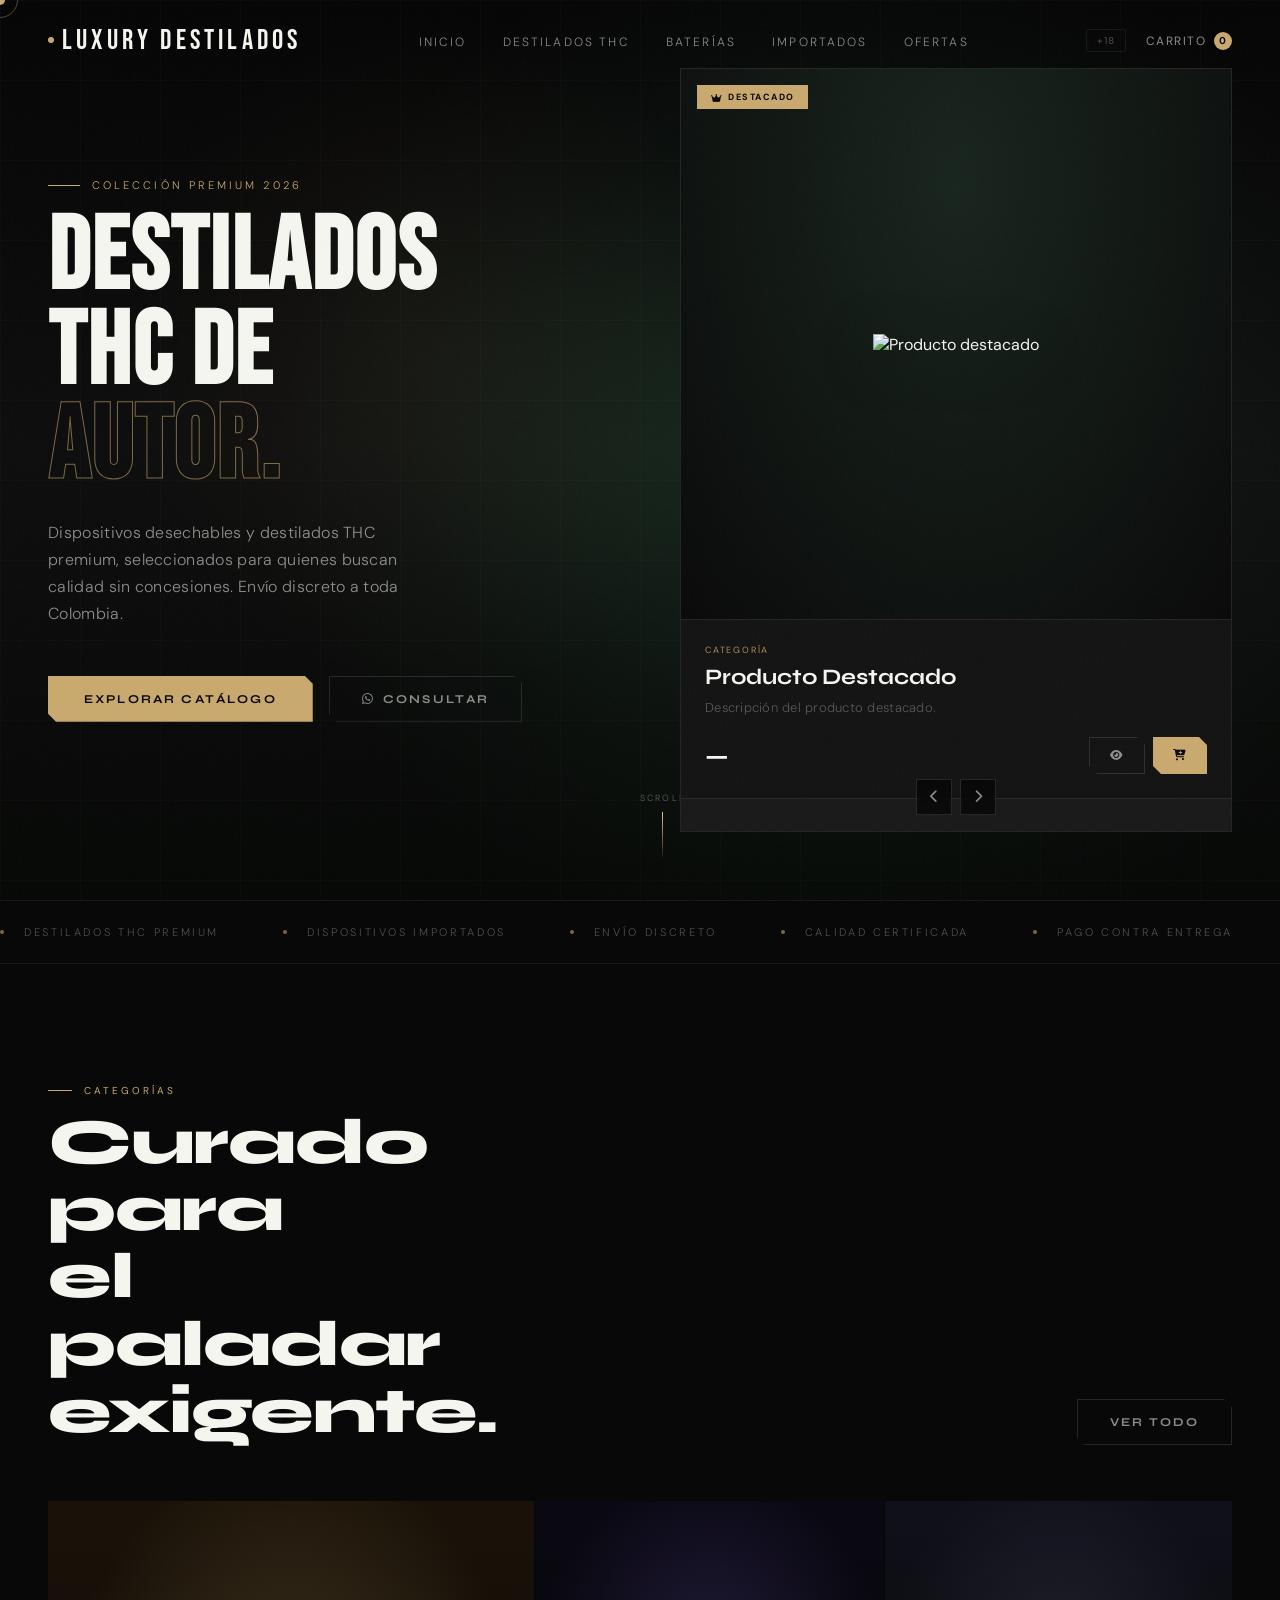
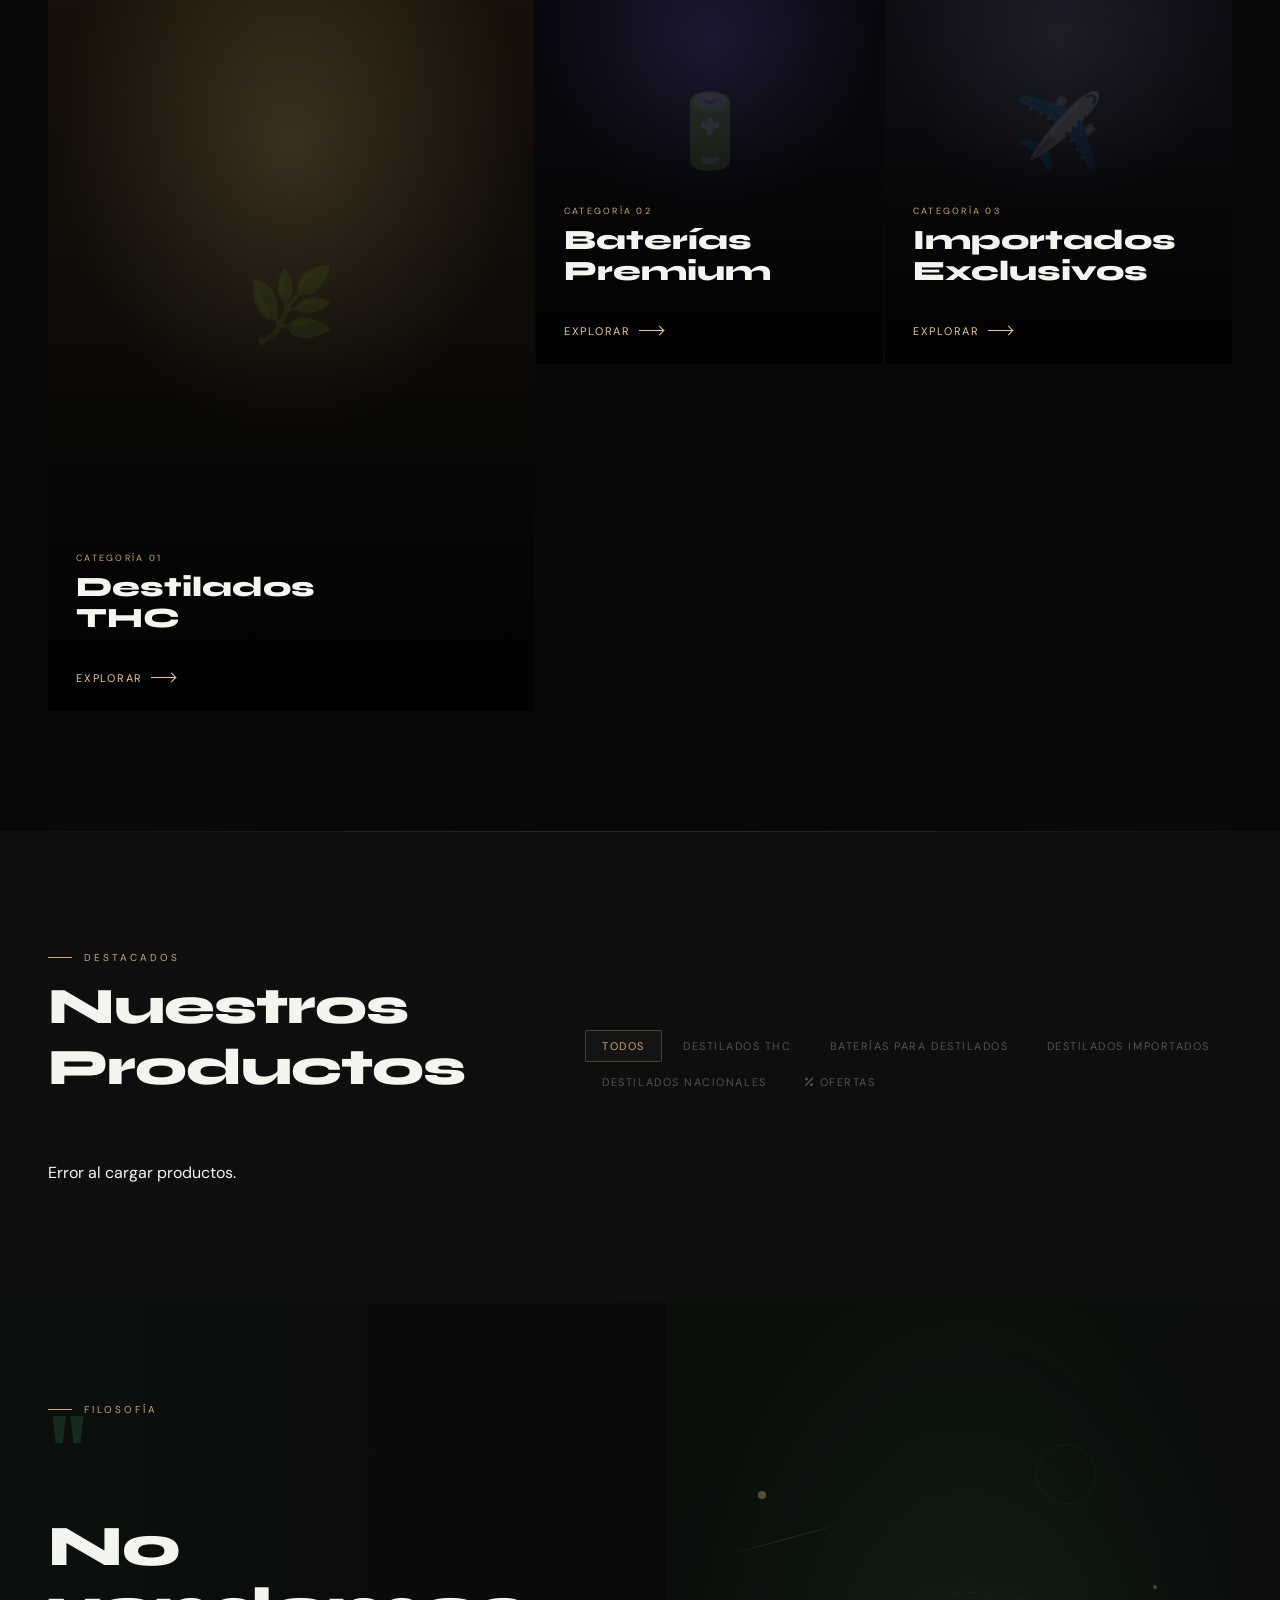
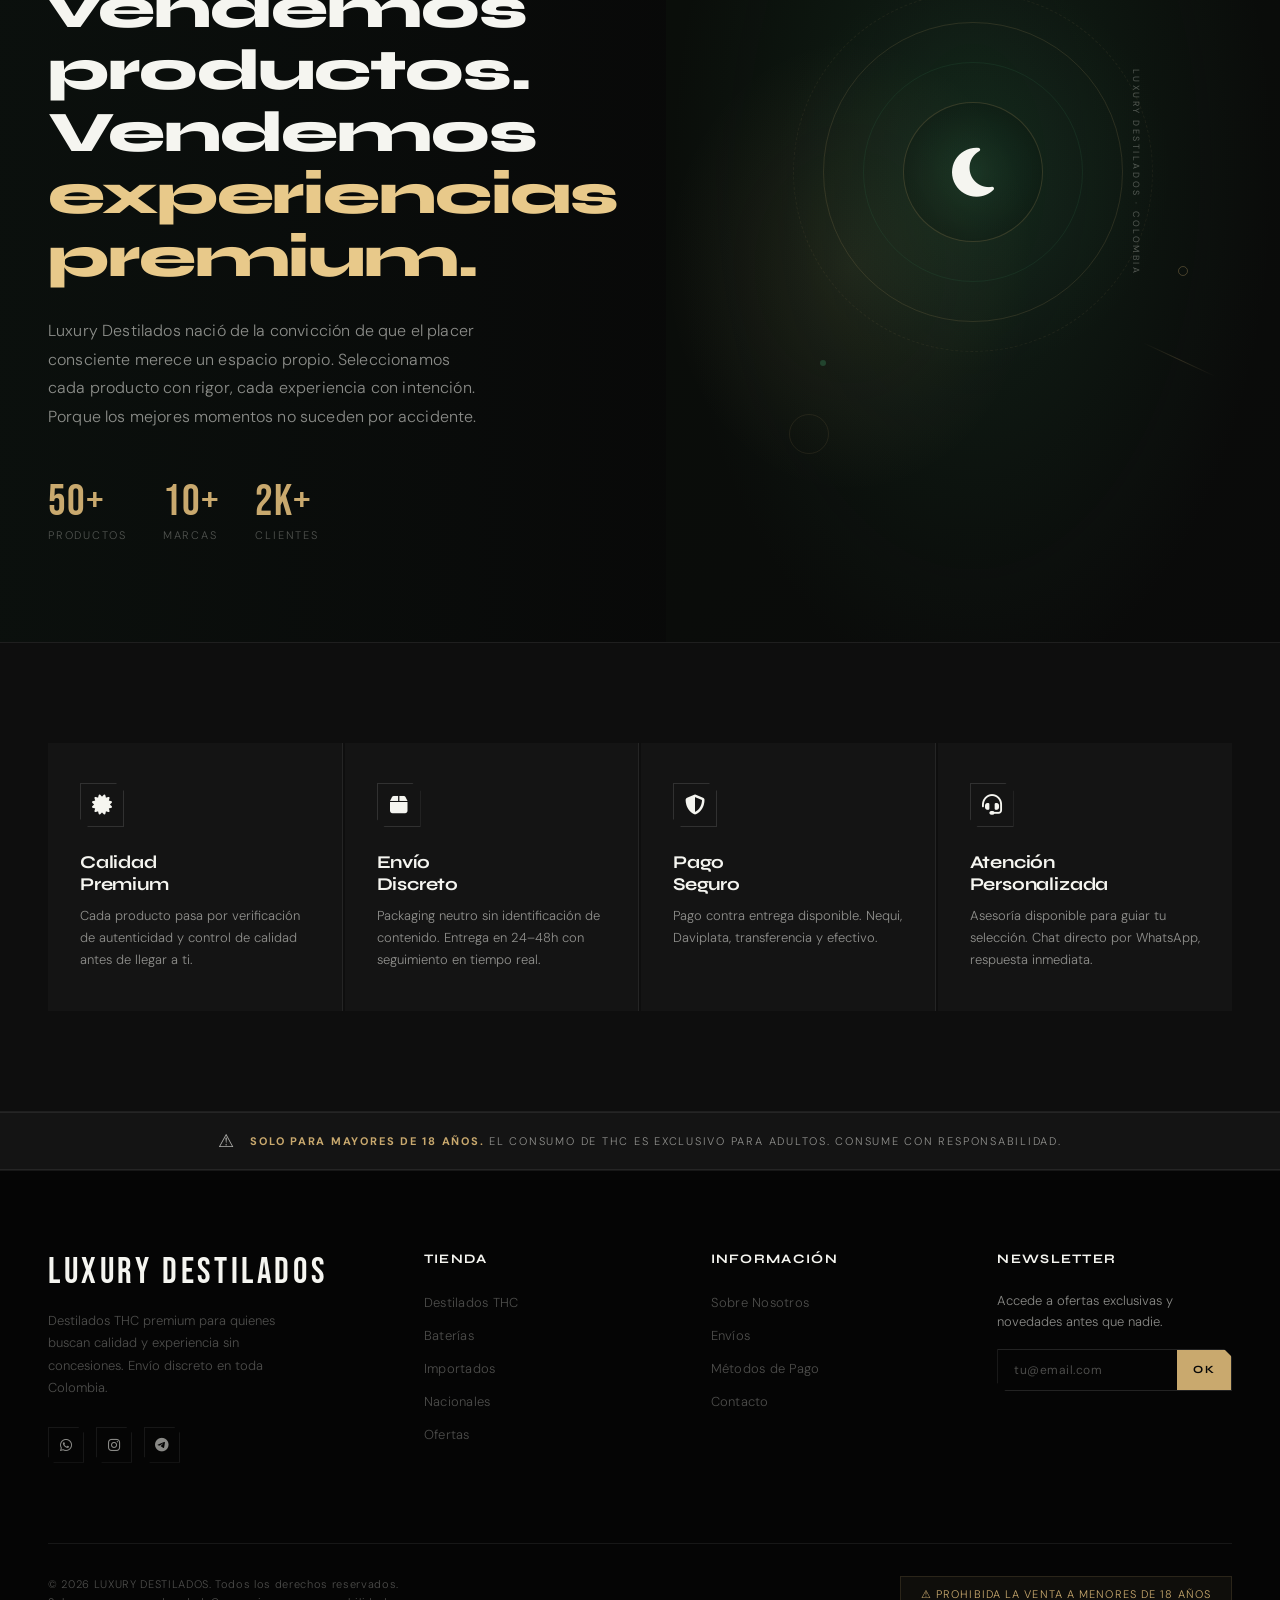
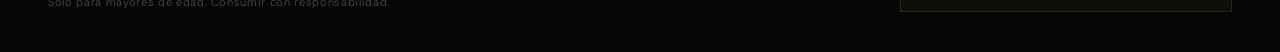
==== commit 13ad4453: "feat: se actulizo Deluxury-Destilados" ====
--- a/index.html
+++ b/index.html
@@ -1,334 +1,2851 @@
 <!DOCTYPE html>
 <html lang="es">
 <head>
-    <meta charset="UTF-8">
-    <meta name="viewport" content="width=device-width, initial-scale=1.0">
+<meta charset="UTF-8">
+<meta name="viewport" content="width=device-width, initial-scale=1.0">
+
+<!-- Primary Meta Tags -->
+<title>LUXURY DESTILADOS — Dispositivos Desechables y Destilados THC Premium</title>
+<meta name="title" content="Luxury Destilados | Dispositivos Desechables y Destilados THC Premium">
+<meta name="description" content="Luxury Destilados - Tu tienda premium de destilados THC y dispositivos desechables. Importados y nacionales, envío discreto y entrega rápida en toda Colombia.">
+<meta name="keywords" content="destilados thc, vapes thc, dispositivos desechables, cannabis colombia, thc premium, luxury destilados">
+<meta name="author" content="Luxury Destilados">
+<meta name="robots" content="index, follow">
+<meta name="theme-color" content="#080808">
+<link rel="canonical" href="https://maiver4.github.io/landing-ventas/">
+
+<!-- Open Graph / Facebook -->
+<meta property="og:type" content="website">
+<meta property="og:url" content="https://maiver4.github.io/landing-ventas/">
+<meta property="og:title" content="Luxury Destilados | Destilados THC Premium Colombia">
+<meta property="og:description" content="La mejor selección de destilados THC y dispositivos desechables. Envío discreto en toda Colombia.">
+<meta property="og:image" content="https://maiver4.github.io/landing-ventas/images/og-image.jpg">
+<meta property="og:locale" content="es_CO">
+<meta property="og:site_name" content="Luxury Destilados">
+
+<!-- Twitter Card -->
+<meta name="twitter:card" content="summary_large_image">
+<meta name="twitter:url" content="https://maiver4.github.io/landing-ventas/">
+<meta name="twitter:title" content="Luxury Destilados | Destilados THC Premium">
+<meta name="twitter:description" content="Destilados THC premium con envío discreto en Colombia.">
+<meta name="twitter:image" content="https://maiver4.github.io/landing-ventas/images/twitter-card.jpg">
+
+<!-- Favicon -->
+<link rel="icon" href="favicon.svg" type="image/svg+xml">
+<link rel="apple-touch-icon" sizes="180x180" href="favicon.svg">
+
+<!-- Fonts -->
+<link rel="preconnect" href="https://fonts.googleapis.com">
+<link rel="preconnect" href="https://fonts.gstatic.com" crossorigin>
+<link href="https://fonts.googleapis.com/css2?family=Bebas+Neue&family=Syne:wght@400;700;800&family=DM+Sans:ital,opsz,wght@0,9..40,300;0,9..40,400;1,9..40,300&display=swap" rel="stylesheet">
+<link rel="stylesheet" href="https://cdnjs.cloudflare.com/ajax/libs/font-awesome/6.4.0/css/all.min.css">
+
+<!-- Structured Data (JSON-LD) -->
+<script type="application/ld+json">
+{
+    "@context": "https://schema.org",
+    "@graph": [
+        {
+            "@type": "Organization",
+            "name": "Luxury Destilados",
+            "url": "https://maiver4.github.io/landing-ventas",
+            "logo": "https://maiver4.github.io/landing-ventas/logo.png",
+            "contactPoint": {
+                "@type": "ContactPoint",
+                "telephone": "+57-321-939-5309",
+                "contactType": "customer service",
+                "areaServed": "CO",
+                "availableLanguage": "es"
+            },
+            "sameAs": [
+                "https://wa.me/573219395309"
+            ]
+        },
+        {
+            "@type": "WebSite",
+            "name": "Luxury Destilados",
+            "url": "https://maiver4.github.io/landing-ventas",
+            "inLanguage": "es-CO"
+        }
+    ]
+}
+</script>
+
+<style>
+:root {
+    --black: #080808;
+    --dark: #0E0E0E;
+    --surface: #141414;
+    --surface2: #1A1A1A;
+    --green: #1C3A2A;
+    --green-accent: #2D6B47;
+    --green-glow: #3D9B62;
+    --gold: #C9A96E;
+    --gold-light: #E8C98A;
+    --graphite: #2A2A2A;
+    --border: rgba(255,255,255,0.07);
+    --border-light: rgba(255,255,255,0.12);
+    --white: #F5F5F0;
+    --white-muted: rgba(245,245,240,0.55);
+    --white-dim: rgba(245,245,240,0.3);
+    --font-display: 'Bebas Neue', sans-serif;
+    --font-heading: 'Syne', sans-serif;
+    --font-body: 'DM Sans', sans-serif;
+}
+
+*, *::before, *::after { box-sizing: border-box; margin: 0; padding: 0; }
+
+html { scroll-behavior: smooth; }
+
+body {
+    background: var(--dark);
+    color: var(--white);
+    font-family: var(--font-body);
+    overflow-x: hidden;
+    cursor: none;
+}
+
+/* CUSTOM CURSOR */
+.cursor {
+    position: fixed;
+    width: 10px;
+    height: 10px;
+    background: var(--gold);
+    border-radius: 50%;
+    pointer-events: none;
+    z-index: 9999;
+    transform: translate(-50%, -50%);
+    transition: width 0.2s, height 0.2s, background 0.2s;
+    mix-blend-mode: normal;
+}
+.cursor-ring {
+    position: fixed;
+    width: 36px;
+    height: 36px;
+    border: 1px solid rgba(201,169,110,0.4);
+    border-radius: 50%;
+    pointer-events: none;
+    z-index: 9998;
+    transform: translate(-50%, -50%);
+    transition: width 0.4s cubic-bezier(.25,.46,.45,.94), height 0.4s cubic-bezier(.25,.46,.45,.94), border-color 0.3s;
+}
+body:has(a:hover) .cursor-ring,
+body:has(button:hover) .cursor-ring { width: 56px; height: 56px; border-color: rgba(201,169,110,0.7); }
+
+/* NOISE TEXTURE OVERLAY */
+body::after {
+    content: '';
+    position: fixed;
+    inset: 0;
+    background-image: url("data:image/svg+xml,%3Csvg viewBox='0 0 256 256' xmlns='http://www.w3.org/2000/svg'%3E%3Cfilter id='noise'%3E%3CfeTurbulence type='fractalNoise' baseFrequency='0.9' numOctaves='4' stitchTiles='stitch'/%3E%3C/filter%3E%3Crect width='100%25' height='100%25' filter='url(%23noise)' opacity='0.04'/%3E%3C/svg%3E");
+    pointer-events: none;
+    z-index: 9990;
+    opacity: 0.4;
+}
+
+/* ─── NAVBAR ─────────────────────────────────────── */
+nav {
+    position: fixed;
+    top: 0; left: 0; right: 0;
+    z-index: 1000;
+    display: flex;
+    align-items: center;
+    justify-content: space-between;
+    padding: 24px 48px;
+    transition: background 0.4s, padding 0.4s, backdrop-filter 0.4s;
+}
+nav.scrolled {
+    background: rgba(8,8,8,0.85);
+    backdrop-filter: blur(20px);
+    padding: 16px 48px;
+    border-bottom: 1px solid var(--border);
+}
+.nav-logo {
+    font-family: var(--font-display);
+    font-size: 28px;
+    letter-spacing: 0.15em;
+    color: var(--white);
+    text-decoration: none;
+    display: flex;
+    align-items: center;
+    gap: 8px;
+}
+.nav-logo span {
+    display: inline-block;
+    width: 6px;
+    height: 6px;
+    background: var(--gold);
+    border-radius: 50%;
+    margin-bottom: 2px;
+}
+.nav-links {
+    display: flex;
+    gap: 36px;
+    list-style: none;
+}
+.nav-links a {
+    font-family: var(--font-body);
+    font-size: 12px;
+    font-weight: 300;
+    letter-spacing: 0.18em;
+    text-transform: uppercase;
+    color: var(--white-muted);
+    text-decoration: none;
+    transition: color 0.3s;
+    position: relative;
+}
+.nav-links a::after {
+    content: '';
+    position: absolute;
+    bottom: -3px; left: 0;
+    width: 0; height: 1px;
+    background: var(--gold);
+    transition: width 0.3s ease;
+}
+.nav-links a:hover { color: var(--white); }
+.nav-links a:hover::after { width: 100%; }
+.nav-actions {
+    display: flex;
+    align-items: center;
+    gap: 20px;
+}
+.nav-cart {
+    display: flex;
+    align-items: center;
+    gap: 8px;
+    font-size: 12px;
+    letter-spacing: 0.12em;
+    text-transform: uppercase;
+    color: var(--white-muted);
+    cursor: pointer;
+    transition: color 0.3s;
+    background: none;
+    border: none;
+    font-family: var(--font-body);
+}
+.nav-cart:hover { color: var(--gold); }
+.cart-badge {
+    background: var(--gold);
+    color: var(--black);
+    width: 18px; height: 18px;
+    border-radius: 50%;
+    font-size: 10px;
+    font-weight: 700;
+    display: flex; align-items: center; justify-content: center;
+    transition: transform 0.3s;
+}
+.cart-badge.bump { transform: scale(1.4); }
+.nav-age {
+    font-size: 10px;
+    letter-spacing: 0.1em;
+    text-transform: uppercase;
+    color: var(--white-dim);
+    border: 1px solid var(--border);
+    padding: 4px 10px;
+    border-radius: 2px;
+}
+.hamburger { display: none; flex-direction: column; gap: 5px; cursor: pointer; background: none; border: none; padding: 4px; }
+.hamburger span { display: block; width: 24px; height: 1px; background: var(--white); transition: 0.3s; }
+
+/* ─── HERO ────────────────────────────────────────── */
+#hero {
+    position: relative;
+    height: 100vh;
+    min-height: 700px;
+    display: flex;
+    align-items: center;
+    justify-content: center;
+    overflow: hidden;
+}
+.hero-bg {
+    position: absolute;
+    inset: 0;
+    background:
+        radial-gradient(ellipse 60% 80% at 65% 50%, rgba(45,107,71,0.18) 0%, transparent 70%),
+        radial-gradient(ellipse 40% 60% at 35% 40%, rgba(201,169,110,0.06) 0%, transparent 60%),
+        linear-gradient(180deg, #050505 0%, #0E0E0E 50%, #060806 100%);
+    transform: scale(1.05);
+    transition: transform 0.1s linear;
+}
+.hero-glow {
+    position: absolute;
+    width: 600px; height: 600px;
+    background: radial-gradient(circle, rgba(45,107,71,0.12) 0%, transparent 70%);
+    top: 50%; left: 55%;
+    transform: translate(-50%, -50%);
+    animation: pulseGlow 4s ease-in-out infinite;
+    pointer-events: none;
+}
+@keyframes pulseGlow {
+    0%, 100% { opacity: 0.6; transform: translate(-50%,-50%) scale(1); }
+    50% { opacity: 1; transform: translate(-50%,-50%) scale(1.1); }
+}
+.hero-lines {
+    position: absolute;
+    inset: 0;
+    background-image:
+        linear-gradient(90deg, rgba(255,255,255,0.015) 1px, transparent 1px),
+        linear-gradient(180deg, rgba(255,255,255,0.015) 1px, transparent 1px);
+    background-size: 80px 80px;
+    pointer-events: none;
+}
+.hero-container {
+    position: relative;
+    z-index: 2;
+    width: 100%;
+    max-width: 1400px;
+    padding: 0 48px;
+    display: grid;
+    grid-template-columns: 1fr 1fr;
+    gap: 80px;
+    align-items: center;
+}
+.hero-content {
+    position: relative;
+    z-index: 2;
+}
+.hero-eyebrow {
+    font-size: 11px;
+    letter-spacing: 0.28em;
+    text-transform: uppercase;
+    color: var(--gold);
+    font-weight: 300;
+    margin-bottom: 20px;
+    opacity: 0;
+    animation: fadeSlideUp 0.8s ease forwards 0.3s;
+    display: flex;
+    align-items: center;
+    gap: 12px;
+}
+.hero-eyebrow::before { content: ''; display: inline-block; width: 32px; height: 1px; background: var(--gold); }
+.hero-title {
+    font-family: var(--font-display);
+    font-size: clamp(60px, 8vw, 110px);
+    line-height: 0.92;
+    letter-spacing: 0.02em;
+    color: var(--white);
+    text-transform: uppercase;
+    margin-bottom: 24px;
+    opacity: 0;
+    animation: fadeSlideUp 1s ease forwards 0.5s;
+}
+.hero-title em {
+    font-style: normal;
+    color: transparent;
+    -webkit-text-stroke: 1px rgba(201,169,110,0.6);
+}
+.hero-subtitle {
+    font-size: 16px;
+    font-weight: 300;
+    line-height: 1.7;
+    color: var(--white-muted);
+    max-width: 400px;
+    margin-bottom: 48px;
+    opacity: 0;
+    animation: fadeSlideUp 0.8s ease forwards 0.8s;
+    letter-spacing: 0.02em;
+}
+.hero-ctas {
+    display: flex;
+    gap: 16px;
+    opacity: 0;
+    animation: fadeSlideUp 0.8s ease forwards 1s;
+}
+
+@keyframes fadeSlideUp {
+    from { opacity: 0; transform: translateY(24px); }
+    to { opacity: 1; transform: translateY(0); }
+}
+
+/* Hero Featured Card */
+.hero-featured {
+    position: relative;
+    opacity: 0;
+    animation: fadeSlideUp 1s ease forwards 0.6s;
+}
+.hero-featured-card {
+    background: var(--surface);
+    border: 1px solid var(--border);
+    position: relative;
+    overflow: hidden;
+}
+.hero-featured-badge {
+    position: absolute;
+    top: 16px;
+    left: 16px;
+    font-size: 9px;
+    letter-spacing: 0.16em;
+    text-transform: uppercase;
+    padding: 6px 14px;
+    font-weight: 700;
+    z-index: 2;
+    background: var(--gold);
+    color: var(--black);
+    display: flex;
+    align-items: center;
+    gap: 6px;
+}
+.hero-featured-image {
+    position: relative;
+    aspect-ratio: 1/1;
+    overflow: hidden;
+    display: flex;
+    align-items: center;
+    justify-content: center;
+    background: radial-gradient(ellipse at 50% 20%, rgba(45,107,71,0.2), #0a0a0a);
+}
+.hero-featured-image img {
+    max-width: 80%;
+    max-height: 80%;
+    object-fit: contain;
+    z-index: 1;
+    filter: drop-shadow(0 8px 24px rgba(0,0,0,0.5));
+    transition: transform 0.4s ease;
+}
+.hero-featured-card:hover .hero-featured-image img {
+    transform: scale(1.06) translateY(-4px);
+}
+.hero-featured-spotlight {
+    position: absolute;
+    width: 180px; height: 180px;
+    background: radial-gradient(circle, rgba(255,255,255,0.08) 0%, transparent 70%);
+    top: 20%;
+    left: 50%;
+    transform: translateX(-50%);
+    pointer-events: none;
+    transition: opacity 0.3s;
+    opacity: 0;
+}
+.hero-featured-card:hover .hero-featured-spotlight { opacity: 1; }
+.hero-featured-controls {
+    position: absolute;
+    bottom: 16px;
+    left: 50%;
+    transform: translateX(-50%);
+    display: flex;
+    gap: 8px;
+    z-index: 5;
+}
+.hero-featured-controls button {
+    width: 36px;
+    height: 36px;
+    border: 1px solid var(--border-light);
+    background: rgba(0,0,0,0.6);
+    color: var(--white-muted);
+    display: flex;
+    align-items: center;
+    justify-content: center;
+    cursor: pointer;
+    transition: all 0.25s;
+    backdrop-filter: blur(10px);
+}
+.hero-featured-controls button:hover {
+    background: var(--gold);
+    color: var(--black);
+    border-color: var(--gold);
+}
+.hero-featured-info {
+    padding: 24px;
+    border-top: 1px solid var(--border);
+}
+.hero-featured-category {
+    font-size: 9px;
+    letter-spacing: 0.2em;
+    text-transform: uppercase;
+    color: var(--gold);
+    margin-bottom: 8px;
+    opacity: 0.8;
+}
+.hero-featured-name {
+    font-family: var(--font-heading);
+    font-size: 22px;
+    font-weight: 700;
+    margin-bottom: 6px;
+    line-height: 1.25;
+}
+.hero-featured-desc {
+    font-size: 13px;
+    color: var(--white-dim);
+    font-weight: 300;
+    margin-bottom: 20px;
+    letter-spacing: 0.02em;
+    line-height: 1.5;
+}
+.hero-featured-bottom {
+    display: flex;
+    align-items: center;
+    justify-content: space-between;
+    gap: 16px;
+}
+.hero-featured-price {
+    font-family: var(--font-heading);
+    font-size: 28px;
+    font-weight: 700;
+    color: var(--white);
+}
+.hero-featured-price span {
+    font-size: 14px;
+    color: var(--white-dim);
+    font-weight: 300;
+    margin-left: 4px;
+}
+.hero-featured-price .original {
+    font-size: 16px;
+    text-decoration: line-through;
+    color: var(--white-dim);
+    margin-right: 8px;
+}
+.hero-featured-actions {
+    display: flex;
+    gap: 8px;
+}
+.hero-featured-indicators {
+    display: flex;
+    gap: 6px;
+    justify-content: center;
+    padding: 16px;
+    background: var(--surface2);
+    border-top: 1px solid var(--border);
+}
+.hero-featured-indicators .dot {
+    width: 8px;
+    height: 8px;
+    border-radius: 50%;
+    background: var(--border-light);
+    cursor: pointer;
+    transition: all 0.3s;
+}
+.hero-featured-indicators .dot.active {
+    background: var(--gold);
+    width: 24px;
+    border-radius: 4px;
+}
+
+/* BUTTONS */
+.btn-primary {
+    font-family: var(--font-heading);
+    font-size: 12px;
+    font-weight: 700;
+    letter-spacing: 0.18em;
+    text-transform: uppercase;
+    padding: 16px 36px;
+    background: var(--gold);
+    color: var(--black);
+    border: none;
+    cursor: pointer;
+    position: relative;
+    overflow: hidden;
+    transition: color 0.3s;
+    clip-path: polygon(0 0, calc(100% - 8px) 0, 100% 8px, 100% 100%, 8px 100%, 0 calc(100% - 8px));
+    text-decoration: none;
+    display: inline-flex;
+    align-items: center;
+    gap: 8px;
+}
+.btn-primary::before {
+    content: '';
+    position: absolute;
+    inset: 0;
+    background: var(--black);
+    transform: translateX(-102%);
+    transition: transform 0.4s cubic-bezier(.77,0,.175,1);
+}
+.btn-primary:hover { color: var(--gold); }
+.btn-primary:hover::before { transform: translateX(0); }
+.btn-primary span, .btn-primary i { position: relative; z-index: 1; }
+
+.btn-secondary {
+    font-family: var(--font-heading);
+    font-size: 12px;
+    font-weight: 700;
+    letter-spacing: 0.18em;
+    text-transform: uppercase;
+    padding: 15px 32px;
+    background: transparent;
+    color: var(--white-muted);
+    border: 1px solid var(--border-light);
+    cursor: pointer;
+    transition: color 0.3s, border-color 0.3s;
+    clip-path: polygon(0 0, calc(100% - 8px) 0, 100% 8px, 100% 100%, 8px 100%, 0 calc(100% - 8px));
+    text-decoration: none;
+    display: inline-flex;
+    align-items: center;
+    gap: 8px;
+}
+.btn-secondary:hover { color: var(--white); border-color: rgba(255,255,255,0.3); }
+
+.btn-whatsapp {
+    background: #25D366;
+    color: #fff;
+}
+.btn-whatsapp:hover { color: #fff; }
+.btn-whatsapp::before { background: #128C7E; }
+
+.btn-sm {
+    padding: 12px 20px;
+    font-size: 11px;
+}
+
+.scroll-indicator {
+    position: absolute;
+    bottom: 40px;
+    left: 50%;
+    transform: translateX(-50%);
+    display: flex;
+    flex-direction: column;
+    align-items: center;
+    gap: 8px;
+    opacity: 0;
+    animation: fadeSlideUp 0.8s ease forwards 1.4s;
+}
+.scroll-indicator span {
+    font-size: 9px;
+    letter-spacing: 0.24em;
+    text-transform: uppercase;
+    color: var(--white-dim);
+}
+.scroll-line {
+    width: 1px;
+    height: 48px;
+    background: linear-gradient(to bottom, var(--gold-light), transparent);
+    animation: scrollLine 2s ease-in-out infinite;
+}
+@keyframes scrollLine {
+    0% { transform: scaleY(0); transform-origin: top; opacity: 1; }
+    50% { transform: scaleY(1); transform-origin: top; opacity: 1; }
+    100% { transform: scaleY(1); transform-origin: bottom; opacity: 0; }
+}
+
+/* ─── SECTIONS SHARED ─────────────────────────────── */
+section { position: relative; }
+.section-label {
+    font-size: 10px;
+    letter-spacing: 0.3em;
+    text-transform: uppercase;
+    color: var(--gold);
+    font-weight: 400;
+    margin-bottom: 12px;
+    display: flex;
+    align-items: center;
+    gap: 12px;
+}
+.section-label::before { content: ''; display: inline-block; width: 24px; height: 1px; background: var(--gold); }
+
+/* ─── MARQUEE ─────────────────────────────────────── */
+.marquee-section {
+    overflow: hidden;
+    padding: 24px 0;
+    background: var(--black);
+    border-top: 1px solid var(--border);
+    border-bottom: 1px solid var(--border);
+}
+.marquee-track {
+    display: flex;
+    gap: 64px;
+    animation: marquee 18s linear infinite;
+    white-space: nowrap;
+}
+@keyframes marquee { from { transform: translateX(0); } to { transform: translateX(-50%); } }
+.marquee-item {
+    display: flex;
+    align-items: center;
+    gap: 20px;
+    font-size: 11px;
+    letter-spacing: 0.24em;
+    text-transform: uppercase;
+    color: var(--white-dim);
+    font-weight: 300;
+    flex-shrink: 0;
+}
+.marquee-dot { width: 4px; height: 4px; background: var(--gold); border-radius: 50%; opacity: 0.6; }
+
+/* ─── CATEGORIES ──────────────────────────────────── */
+#categories {
+    padding: 120px 48px;
+    background: var(--black);
+}
+.categories-header {
+    display: flex;
+    justify-content: space-between;
+    align-items: flex-end;
+    margin-bottom: 56px;
+}
+.categories-title {
+    font-family: var(--font-heading);
+    font-size: clamp(36px, 5vw, 64px);
+    font-weight: 800;
+    line-height: 1.05;
+    letter-spacing: -0.02em;
+    max-width: 400px;
+}
+.categories-grid {
+    display: grid;
+    grid-template-columns: 1.4fr 1fr 1fr;
+    gap: 2px;
+}
+.cat-card {
+    position: relative;
+    overflow: hidden;
+    aspect-ratio: 3/4;
+    cursor: pointer;
+    background: var(--surface);
+    text-decoration: none;
+    color: var(--white);
+}
+.cat-card:first-child { aspect-ratio: 3/5; }
+.cat-bg {
+    position: absolute;
+    inset: 0;
+    transition: transform 0.7s cubic-bezier(.25,.46,.45,.94);
+}
+.cat-card:hover .cat-bg { transform: scale(1.06); }
+.cat-bg-destilados {
+    background:
+        radial-gradient(ellipse 80% 60% at 50% 30%, rgba(201,169,110,0.25) 0%, transparent 60%),
+        linear-gradient(to bottom, #1a1208, #0a0a0a);
+}
+.cat-bg-cannabis {
+    background:
+        radial-gradient(ellipse 80% 60% at 50% 30%, rgba(45,107,71,0.3) 0%, transparent 60%),
+        linear-gradient(to bottom, #081208, #0a0a0a);
+}
+.cat-bg-edicion {
+    background:
+        radial-gradient(ellipse 80% 60% at 50% 30%, rgba(60,60,80,0.4) 0%, transparent 60%),
+        linear-gradient(to bottom, #10101a, #0a0a0a);
+}
+.cat-bg-baterias {
+    background:
+        radial-gradient(ellipse 80% 60% at 50% 30%, rgba(100,80,180,0.25) 0%, transparent 60%),
+        linear-gradient(to bottom, #0a0812, #0a0a0a);
+}
+.cat-visual {
+    position: absolute;
+    inset: 0;
+    display: flex;
+    align-items: center;
+    justify-content: center;
+    font-size: 80px;
+    opacity: 0.15;
+    transition: opacity 0.5s, transform 0.5s;
+    transform: scale(0.9);
+}
+.cat-card:hover .cat-visual { opacity: 0.25; transform: scale(1); }
+.cat-overlay {
+    position: absolute;
+    inset: 0;
+    background: linear-gradient(to top, rgba(0,0,0,0.85) 0%, rgba(0,0,0,0.2) 50%, transparent 100%);
+    transition: background 0.5s;
+}
+.cat-card:hover .cat-overlay { background: linear-gradient(to top, rgba(0,0,0,0.9) 0%, rgba(0,0,0,0.3) 40%, transparent 100%); }
+.cat-content {
+    position: absolute;
+    bottom: 0; left: 0; right: 0;
+    padding: 32px 28px;
+    transform: translateY(8px);
+    transition: transform 0.4s ease;
+}
+.cat-card:hover .cat-content { transform: translateY(0); }
+.cat-tag {
+    font-size: 9px;
+    letter-spacing: 0.25em;
+    text-transform: uppercase;
+    color: var(--gold);
+    margin-bottom: 8px;
+}
+.cat-name {
+    font-family: var(--font-heading);
+    font-size: 28px;
+    font-weight: 800;
+    margin-bottom: 12px;
+    line-height: 1.1;
+}
+.cat-desc {
+    font-size: 13px;
+    color: var(--white-muted);
+    font-weight: 300;
+    line-height: 1.6;
+    margin-bottom: 20px;
+    max-height: 0;
+    overflow: hidden;
+    transition: max-height 0.4s ease;
+}
+.cat-card:hover .cat-desc { max-height: 80px; }
+.cat-link {
+    display: inline-flex;
+    align-items: center;
+    gap: 8px;
+    font-size: 11px;
+    letter-spacing: 0.16em;
+    text-transform: uppercase;
+    color: var(--gold-light);
+    font-weight: 400;
+}
+.cat-arrow {
+    width: 24px; height: 1px;
+    background: var(--gold-light);
+    position: relative;
+    transition: width 0.3s ease;
+}
+.cat-arrow::after {
+    content: '';
+    position: absolute;
+    right: 0; top: -3px;
+    width: 7px; height: 7px;
+    border-right: 1px solid var(--gold-light);
+    border-top: 1px solid var(--gold-light);
+    transform: rotate(45deg);
+}
+.cat-card:hover .cat-arrow { width: 40px; }
+.cat-border {
+    position: absolute;
+    inset: 0;
+    border: 1px solid transparent;
+    transition: border-color 0.4s;
+    pointer-events: none;
+}
+.cat-card:hover .cat-border { border-color: rgba(201,169,110,0.2); }
+
+/* ─── PRODUCTS ────────────────────────────────────── */
+#products {
+    padding: 120px 48px;
+    background: var(--dark);
+    position: relative;
+}
+#products::before {
+    content: '';
+    position: absolute;
+    top: 0; left: 0; right: 0;
+    height: 1px;
+    background: linear-gradient(90deg, transparent, var(--border-light), transparent);
+}
+.products-header {
+    display: flex;
+    justify-content: space-between;
+    align-items: flex-end;
+    margin-bottom: 64px;
+}
+.products-title {
+    font-family: var(--font-heading);
+    font-size: clamp(32px, 4vw, 54px);
+    font-weight: 800;
+    letter-spacing: -0.02em;
+}
+.products-filter {
+    display: flex;
+    gap: 4px;
+    flex-wrap: wrap;
+}
+.filter-btn {
+    font-size: 11px;
+    letter-spacing: 0.14em;
+    text-transform: uppercase;
+    padding: 8px 16px;
+    background: none;
+    border: 1px solid transparent;
+    color: var(--white-dim);
+    cursor: pointer;
+    font-family: var(--font-body);
+    transition: all 0.25s;
+    border-radius: 2px;
+}
+.filter-btn.active, .filter-btn:hover {
+    color: var(--white);
+    border-color: var(--border-light);
+    background: var(--surface);
+}
+.filter-btn.active { color: var(--gold); border-color: rgba(201,169,110,0.3); }
+
+.products-grid {
+    display: grid;
+    grid-template-columns: repeat(4, 1fr);
+    gap: 20px;
+}
+.prod-card {
+    background: var(--surface);
+    border: 1px solid var(--border);
+    position: relative;
+    cursor: pointer;
+    transition: border-color 0.35s, transform 0.35s cubic-bezier(.25,.46,.45,.94);
+    overflow: hidden;
+}
+.prod-card:hover {
+    border-color: rgba(201,169,110,0.25);
+    transform: translateY(-6px);
+    box-shadow: 0 32px 64px rgba(0,0,0,0.6), 0 0 0 1px rgba(201,169,110,0.1);
+}
+.prod-image {
+    position: relative;
+    aspect-ratio: 3/4;
+    overflow: hidden;
+    display: flex;
+    align-items: center;
+    justify-content: center;
+}
+.prod-img-bg {
+    position: absolute;
+    inset: 0;
+    transition: transform 0.5s ease;
+}
+.prod-card:hover .prod-img-bg { transform: scale(1.04); }
+.prod-spotlight {
+    position: absolute;
+    width: 180px; height: 180px;
+    background: radial-gradient(circle, rgba(255,255,255,0.08) 0%, transparent 70%);
+    top: 20%;
+    left: 50%;
+    transform: translateX(-50%);
+    pointer-events: none;
+    transition: opacity 0.3s;
+    opacity: 0;
+}
+.prod-card:hover .prod-spotlight { opacity: 1; }
+.prod-emoji {
+    max-width: 80%;
+    max-height: 80%;
+    object-fit: contain;
+    z-index: 1;
+    transition: transform 0.4s ease;
+    filter: drop-shadow(0 8px 24px rgba(0,0,0,0.5));
+}
+.prod-card:hover .prod-emoji { transform: scale(1.06) translateY(-4px); }
+.prod-badge, .product-category-badge {
+    position: absolute;
+    top: 14px;
+    left: 14px;
+    font-size: 9px;
+    letter-spacing: 0.16em;
+    text-transform: uppercase;
+    padding: 4px 10px;
+    font-weight: 700;
+    z-index: 2;
+    background: var(--graphite);
+    color: var(--white);
+    border: 1px solid var(--border-light);
+}
+.badge-limited, .product-category-badge.offer { background: var(--gold); color: var(--black); border: none; }
+.badge-new { background: var(--green-accent); color: var(--white); border: none; }
+.badge-top { background: var(--graphite); color: var(--white); border: 1px solid var(--border-light); }
+
+.prod-info {
+    padding: 20px 20px 24px;
+    border-top: 1px solid var(--border);
+}
+.prod-category {
+    font-size: 9px;
+    letter-spacing: 0.2em;
+    text-transform: uppercase;
+    color: var(--gold);
+    margin-bottom: 8px;
+    opacity: 0.8;
+}
+.prod-name {
+    font-family: var(--font-heading);
+    font-size: 17px;
+    font-weight: 700;
+    margin-bottom: 4px;
+    line-height: 1.25;
+}
+.prod-origin {
+    font-size: 12px;
+    color: var(--white-dim);
+    font-weight: 300;
+    margin-bottom: 16px;
+    letter-spacing: 0.02em;
+    display: -webkit-box;
+    -webkit-line-clamp: 2;
+    line-clamp: 2;
+    -webkit-box-orient: vertical;
+    overflow: hidden;
+}
+.prod-bottom {
+    display: flex;
+    align-items: center;
+    justify-content: space-between;
+}
+.prod-price {
+    font-family: var(--font-heading);
+    font-size: 22px;
+    font-weight: 700;
+    color: var(--white);
+}
+.prod-price span {
+    font-size: 13px;
+    color: var(--white-dim);
+    font-weight: 300;
+    margin-left: 2px;
+}
+.prod-price .original-price {
+    font-size: 14px;
+    text-decoration: line-through;
+    color: var(--white-dim);
+    margin-right: 6px;
+    font-weight: 300;
+}
+.add-to-cart {
+    width: 40px; height: 40px;
+    border: 1px solid var(--border-light);
+    background: none;
+    color: var(--white-muted);
+    font-size: 20px;
+    display: flex;
+    align-items: center;
+    justify-content: center;
+    cursor: pointer;
+    transition: all 0.25s;
+    clip-path: polygon(0 0, calc(100% - 6px) 0, 100% 6px, 100% 100%, 6px 100%, 0 calc(100% - 6px));
+}
+.add-to-cart:hover {
+    background: var(--gold);
+    color: var(--black);
+    border-color: var(--gold);
+}
+.add-to-cart.added {
+    background: var(--green-accent);
+    color: var(--white);
+    border-color: var(--green-accent);
+    animation: cartPulse 0.4s ease;
+}
+@keyframes cartPulse {
+    0% { transform: scale(1); }
+    40% { transform: scale(1.3); }
+    100% { transform: scale(1); }
+}
+.products-loading {
+    grid-column: 1 / -1;
+    text-align: center;
+    padding: 80px 20px;
+    color: var(--white-muted);
+}
+.loading-spinner {
+    width: 40px;
+    height: 40px;
+    border: 2px solid var(--border);
+    border-top-color: var(--gold);
+    border-radius: 50%;
+    animation: spin 1s linear infinite;
+    margin: 0 auto 20px;
+}
+@keyframes spin { to { transform: rotate(360deg); } }
+
+/* ─── STORYTELLING / FILOSOFÍA ──────────────────────── */
+#story {
+    padding: 0;
+    background: var(--black);
+    min-height: 600px;
+    display: grid;
+    grid-template-columns: 1fr 1fr;
+    overflow: hidden;
+    position: relative;
+}
+#story::before {
+    content: '';
+    position: absolute;
+    inset: 0;
+    background: linear-gradient(90deg, rgba(45,107,71,0.08) 0%, transparent 60%);
+    pointer-events: none;
+}
+.story-text {
+    padding: 120px 72px 120px 8%;
+    display: flex;
+    flex-direction: column;
+    justify-content: center;
+    position: relative;
+    z-index: 1;
+}
+.story-quote-mark {
+    font-family: var(--font-display);
+    font-size: 120px;
+    line-height: 0.6;
+    color: var(--green-accent);
+    opacity: 0.3;
+    margin-bottom: 16px;
+}
+.story-big-text {
+    font-family: var(--font-heading);
+    font-size: clamp(32px, 4.5vw, 60px);
+    font-weight: 800;
+    line-height: 1.08;
+    letter-spacing: -0.02em;
+    margin-bottom: 28px;
+}
+.story-big-text em {
+    font-style: normal;
+    color: var(--gold-light);
+}
+.story-body {
+    font-size: 16px;
+    line-height: 1.8;
+    color: var(--white-muted);
+    font-weight: 300;
+    max-width: 440px;
+    margin-bottom: 48px;
+    letter-spacing: 0.01em;
+}
+.story-stat {
+    display: flex;
+    gap: 48px;
+}
+.stat-item { display: flex; flex-direction: column; gap: 4px; }
+.stat-num {
+    font-family: var(--font-display);
+    font-size: 52px;
+    color: var(--gold);
+    line-height: 1;
+    letter-spacing: 0.02em;
+}
+.stat-label {
+    font-size: 11px;
+    letter-spacing: 0.16em;
+    text-transform: uppercase;
+    color: var(--white-dim);
+    font-weight: 300;
+}
+.story-visual {
+    position: relative;
+    overflow: hidden;
+    min-height: 600px;
+}
+.story-visual-bg {
+    position: absolute;
+    inset: 0;
+    background:
+        radial-gradient(ellipse 70% 80% at 50% 50%, rgba(45,107,71,0.2) 0%, transparent 70%),
+        radial-gradient(ellipse 50% 40% at 30% 60%, rgba(201,169,110,0.1) 0%, transparent 60%),
+        linear-gradient(135deg, #0a0f0a, #0a0a0a);
+}
+.story-visual-content {
+    position: absolute;
+    inset: 0;
+    display: flex;
+    align-items: center;
+    justify-content: center;
+}
+.story-circle {
+    width: 300px; height: 300px;
+    border-radius: 50%;
+    border: 1px solid rgba(201,169,110,0.15);
+    display: flex;
+    align-items: center;
+    justify-content: center;
+    position: relative;
+    animation: rotateSlow 20s linear infinite;
+}
+@keyframes rotateSlow { from { transform: rotate(0deg); } to { transform: rotate(360deg); } }
+.story-circle::before {
+    content: '';
+    position: absolute;
+    width: 220px; height: 220px;
+    border-radius: 50%;
+    border: 1px solid rgba(45,107,71,0.2);
+    animation: rotateSlow 14s linear infinite reverse;
+}
+.story-circle::after {
+    content: '';
+    position: absolute;
+    width: 360px; height: 360px;
+    border-radius: 50%;
+    border: 1px dashed rgba(201,169,110,0.08);
+    animation: rotateSlow 30s linear infinite;
+}
+.story-circle-inner {
+    width: 140px; height: 140px;
+    border-radius: 50%;
+    background: radial-gradient(circle, rgba(45,107,71,0.15), rgba(0,0,0,0.3));
+    border: 1px solid rgba(201,169,110,0.2);
+    display: flex;
+    align-items: center;
+    justify-content: center;
+    font-size: 56px;
+    animation: rotateSlow 20s linear infinite reverse;
+}
+.story-tag-vertical {
+    position: absolute;
+    right: 40px;
+    top: 50%;
+    transform: translateY(-50%) rotate(90deg);
+    font-size: 9px;
+    letter-spacing: 0.28em;
+    text-transform: uppercase;
+    color: var(--white-dim);
+    white-space: nowrap;
+}
+/* Elementos decorativos flotantes */
+.story-float-element {
+    position: absolute;
+    border-radius: 50%;
+    pointer-events: none;
+}
+.story-float-1 {
+    width: 8px; height: 8px;
+    background: var(--gold);
+    opacity: 0.4;
+    top: 20%; left: 15%;
+    animation: float1 6s ease-in-out infinite;
+}
+.story-float-2 {
+    width: 6px; height: 6px;
+    background: var(--green-accent);
+    opacity: 0.5;
+    top: 70%; left: 25%;
+    animation: float2 8s ease-in-out infinite;
+}
+.story-float-3 {
+    width: 4px; height: 4px;
+    background: var(--gold-light);
+    opacity: 0.3;
+    top: 30%; right: 20%;
+    animation: float1 7s ease-in-out infinite reverse;
+}
+.story-float-4 {
+    width: 10px; height: 10px;
+    border: 1px solid rgba(201,169,110,0.3);
+    top: 60%; right: 15%;
+    animation: float2 5s ease-in-out infinite;
+}
+.story-float-5 {
+    width: 60px; height: 60px;
+    border: 1px solid rgba(45,107,71,0.15);
+    top: 15%; right: 30%;
+    animation: rotateSlow 15s linear infinite;
+}
+.story-float-6 {
+    width: 40px; height: 40px;
+    border: 1px solid rgba(201,169,110,0.1);
+    bottom: 20%; left: 20%;
+    animation: rotateSlow 12s linear infinite reverse;
+}
+@keyframes float1 {
+    0%, 100% { transform: translateY(0) translateX(0); }
+    50% { transform: translateY(-20px) translateX(10px); }
+}
+@keyframes float2 {
+    0%, 100% { transform: translateY(0) translateX(0); }
+    50% { transform: translateY(15px) translateX(-8px); }
+}
+/* Líneas decorativas */
+.story-line {
+    position: absolute;
+    background: linear-gradient(90deg, transparent, rgba(201,169,110,0.2), transparent);
+    height: 1px;
+}
+.story-line-1 {
+    width: 120px;
+    top: 25%;
+    left: 10%;
+    transform: rotate(-15deg);
+}
+.story-line-2 {
+    width: 80px;
+    bottom: 30%;
+    right: 10%;
+    transform: rotate(25deg);
+}
+/* Glow central */
+.story-glow {
+    position: absolute;
+    width: 400px; height: 400px;
+    background: radial-gradient(circle, rgba(45,107,71,0.15) 0%, transparent 70%);
+    top: 50%; left: 50%;
+    transform: translate(-50%, -50%);
+    animation: pulseGlow 4s ease-in-out infinite;
+    pointer-events: none;
+}
+
+/* ─── BENEFITS ────────────────────────────────────── */
+#benefits {
+    padding: 100px 48px;
+    background: var(--dark);
+    border-top: 1px solid var(--border);
+    border-bottom: 1px solid var(--border);
+}
+.benefits-grid {
+    display: grid;
+    grid-template-columns: repeat(4, 1fr);
+    gap: 2px;
+}
+.benefit-item {
+    padding: 40px 32px;
+    background: var(--surface);
+    position: relative;
+    transition: background 0.3s;
+    border-right: 1px solid var(--border);
+}
+.benefit-item:last-child { border-right: none; }
+.benefit-item:hover { background: var(--surface2); }
+.benefit-icon {
+    width: 44px; height: 44px;
+    border: 1px solid var(--border-light);
+    display: flex;
+    align-items: center;
+    justify-content: center;
+    font-size: 20px;
+    margin-bottom: 24px;
+    clip-path: polygon(0 0, calc(100% - 8px) 0, 100% 8px, 100% 100%, 8px 100%, 0 calc(100% - 8px));
+    transition: border-color 0.3s;
+}
+.benefit-item:hover .benefit-icon { border-color: rgba(201,169,110,0.4); }
+.benefit-title {
+    font-family: var(--font-heading);
+    font-size: 18px;
+    font-weight: 700;
+    margin-bottom: 10px;
+    letter-spacing: -0.01em;
+}
+.benefit-desc {
+    font-size: 13px;
+    color: var(--white-muted);
+    line-height: 1.7;
+    font-weight: 300;
+}
+.benefit-line {
+    position: absolute;
+    bottom: 0; left: 32px;
+    height: 1px;
+    background: var(--gold);
+    width: 0;
+    transition: width 0.4s ease;
+}
+.benefit-item:hover .benefit-line { width: 40px; }
+
+/* ─── AGE VERIFICATION BANNER ─────────────────────── */
+#age-banner {
+    background: var(--surface);
+    border-top: 1px solid var(--border);
+    border-bottom: 1px solid var(--border);
+    padding: 16px 48px;
+    display: flex;
+    align-items: center;
+    justify-content: center;
+    gap: 16px;
+}
+.age-icon { font-size: 18px; opacity: 0.7; }
+.age-text {
+    font-size: 11px;
+    letter-spacing: 0.16em;
+    text-transform: uppercase;
+    color: var(--white-muted);
+    font-weight: 300;
+}
+.age-text strong { color: var(--gold); font-weight: 700; }
+
+/* ─── FOOTER ──────────────────────────────────────── */
+footer {
+    background: #050505;
+    padding: 80px 48px 40px;
+    border-top: 1px solid var(--border);
+}
+.footer-top {
+    display: grid;
+    grid-template-columns: 1.4fr 1fr 1fr 1fr;
+    gap: 64px;
+    margin-bottom: 80px;
+}
+.footer-brand .footer-logo {
+    font-family: var(--font-display);
+    font-size: 36px;
+    letter-spacing: 0.1em;
+    color: var(--white);
+    margin-bottom: 16px;
+    display: block;
+}
+.footer-tagline {
+    font-size: 13px;
+    color: var(--white-dim);
+    line-height: 1.7;
+    font-weight: 300;
+    max-width: 240px;
+    margin-bottom: 28px;
+}
+.footer-socials {
+    display: flex;
+    gap: 12px;
+}
+.social-btn {
+    width: 36px; height: 36px;
+    border: 1px solid var(--border);
+    display: flex;
+    align-items: center;
+    justify-content: center;
+    font-size: 14px;
+    color: var(--white-muted);
+    cursor: pointer;
+    transition: all 0.25s;
+    background: none;
+    clip-path: polygon(0 0, calc(100% - 6px) 0, 100% 6px, 100% 100%, 6px 100%, 0 calc(100% - 6px));
+    text-decoration: none;
+}
+.social-btn:hover { border-color: var(--gold); color: var(--gold); }
+.footer-col h4 {
+    font-family: var(--font-heading);
+    font-size: 13px;
+    font-weight: 700;
+    letter-spacing: 0.1em;
+    text-transform: uppercase;
+    margin-bottom: 24px;
+    color: var(--white);
+}
+.footer-col ul { list-style: none; display: flex; flex-direction: column; gap: 12px; }
+.footer-col ul li a {
+    font-size: 13px;
+    color: var(--white-dim);
+    text-decoration: none;
+    font-weight: 300;
+    transition: color 0.25s;
+    letter-spacing: 0.02em;
+}
+.footer-col ul li a:hover { color: var(--gold-light); }
+.footer-newsletter-label {
+    font-size: 13px;
+    color: var(--white-muted);
+    font-weight: 300;
+    margin-bottom: 16px;
+    line-height: 1.6;
+}
+.newsletter-input-wrap {
+    display: flex;
+    border: 1px solid var(--border-light);
+    clip-path: polygon(0 0, calc(100% - 8px) 0, 100% 8px, 100% 100%, 8px 100%, 0 calc(100% - 8px));
+    overflow: hidden;
+}
+.newsletter-input {
+    flex: 1;
+    background: transparent;
+    border: none;
+    padding: 12px 16px;
+    font-size: 12px;
+    color: var(--white);
+    font-family: var(--font-body);
+    outline: none;
+    letter-spacing: 0.04em;
+}
+.newsletter-input::placeholder { color: var(--white-dim); }
+.newsletter-btn {
+    background: var(--gold);
+    color: var(--black);
+    border: none;
+    padding: 12px 16px;
+    font-size: 11px;
+    font-weight: 700;
+    letter-spacing: 0.12em;
+    text-transform: uppercase;
+    cursor: pointer;
+    font-family: var(--font-heading);
+    transition: background 0.25s;
+}
+.newsletter-btn:hover { background: var(--gold-light); }
+.footer-divider {
+    height: 1px;
+    background: var(--border);
+    margin-bottom: 32px;
+}
+.footer-bottom {
+    display: flex;
+    justify-content: space-between;
+    align-items: center;
+    flex-wrap: wrap;
+    gap: 16px;
+}
+.footer-legal {
+    font-size: 11px;
+    color: var(--white-dim);
+    font-weight: 300;
+    letter-spacing: 0.06em;
+    line-height: 1.6;
+}
+.footer-age-warning {
+    display: flex;
+    align-items: center;
+    gap: 10px;
+    background: rgba(201,169,110,0.05);
+    border: 1px solid rgba(201,169,110,0.15);
+    padding: 10px 20px;
+    font-size: 11px;
+    color: var(--gold);
+    letter-spacing: 0.1em;
+    text-transform: uppercase;
+    font-weight: 300;
+}
+
+/* ─── MOBILE CTA ──────────────────────────────────── */
+.mobile-cta {
+    display: none;
+    position: fixed;
+    bottom: 0; left: 0; right: 0;
+    z-index: 999;
+    padding: 12px 20px;
+    background: rgba(8,8,8,0.95);
+    backdrop-filter: blur(20px);
+    border-top: 1px solid var(--border);
+    gap: 12px;
+}
+.mobile-cta .btn-primary { flex: 1; text-align: center; padding: 14px 20px; }
+
+/* ─── CART TOAST ──────────────────────────────────── */
+.cart-toast {
+    position: fixed;
+    top: 90px;
+    right: 40px;
+    background: var(--surface2);
+    border: 1px solid rgba(201,169,110,0.3);
+    padding: 16px 24px;
+    display: flex;
+    align-items: center;
+    gap: 12px;
+    z-index: 2000;
+    transform: translateX(120%);
+    transition: transform 0.4s cubic-bezier(.25,.46,.45,.94);
+    clip-path: polygon(0 0, calc(100% - 8px) 0, 100% 8px, 100% 100%, 8px 100%, 0 calc(100% - 8px));
+}
+.cart-toast.show { transform: translateX(0); }
+.toast-icon { color: var(--gold); font-size: 18px; }
+.toast-text { font-size: 13px; color: var(--white); font-weight: 300; }
+.toast-text strong { font-weight: 700; }
+
+/* ─── MOBILE MENU ─────────────────────────────────── */
+.mobile-nav {
+    position: fixed;
+    inset: 0;
+    background: rgba(5,5,5,0.97);
+    backdrop-filter: blur(30px);
+    z-index: 1500;
+    display: flex;
+    flex-direction: column;
+    align-items: center;
+    justify-content: center;
+    gap: 32px;
+    transform: translateX(100%);
+    transition: transform 0.4s cubic-bezier(.77,0,.175,1);
+}
+.mobile-nav.open { transform: translateX(0); }
+.mobile-nav-link {
+    font-family: var(--font-display);
+    font-size: 52px;
+    color: var(--white);
+    text-decoration: none;
+    letter-spacing: 0.08em;
+    text-transform: uppercase;
+    transition: color 0.2s;
+}
+.mobile-nav-link:hover { color: var(--gold); }
+.mobile-nav-close {
+    position: absolute;
+    top: 28px; right: 28px;
+    background: none;
+    border: none;
+    color: var(--white-muted);
+    font-size: 28px;
+    cursor: pointer;
+    transition: color 0.2s;
+}
+.mobile-nav-close:hover { color: var(--gold); }
+
+/* ─── SCROLL REVEAL ───────────────────────────────── */
+.reveal {
+    opacity: 0;
+    transform: translateY(32px);
+    transition: opacity 0.8s ease, transform 0.8s ease;
+}
+.reveal.visible {
+    opacity: 1;
+    transform: translateY(0);
+}
+.reveal-delay-1 { transition-delay: 0.1s; }
+.reveal-delay-2 { transition-delay: 0.2s; }
+.reveal-delay-3 { transition-delay: 0.3s; }
+.reveal-delay-4 { transition-delay: 0.4s; }
+
+/* ─── CART SIDEBAR ──────────────────────────────────── */
+.cart-overlay {
+    position: fixed;
+    inset: 0;
+    background: rgba(0,0,0,0.7);
+    z-index: 2000;
+    opacity: 0;
+    visibility: hidden;
+    transition: opacity 0.4s, visibility 0.4s;
+    backdrop-filter: blur(4px);
+}
+.cart-overlay.active {
+    opacity: 1;
+    visibility: visible;
+}
+.cart-sidebar {
+    position: fixed;
+    top: 0;
+    right: 0;
+    width: 100%;
+    max-width: 420px;
+    height: 100%;
+    background: var(--surface);
+    z-index: 2001;
+    transform: translateX(100%);
+    transition: transform 0.4s cubic-bezier(.77,0,.175,1);
+    display: flex;
+    flex-direction: column;
+    border-left: 1px solid var(--border);
+}
+.cart-sidebar.active {
+    transform: translateX(0);
+}
+.cart-header {
+    display: flex;
+    justify-content: space-between;
+    align-items: center;
+    padding: 24px;
+    border-bottom: 1px solid var(--border);
+    background: var(--dark);
+}
+.cart-header h3 {
+    font-family: var(--font-heading);
+    font-size: 18px;
+    font-weight: 700;
+    letter-spacing: 0.05em;
+}
+.close-cart {
+    width: 40px;
+    height: 40px;
+    border: 1px solid var(--border-light);
+    background: none;
+    color: var(--white-muted);
+    font-size: 18px;
+    display: flex;
+    align-items: center;
+    justify-content: center;
+    cursor: pointer;
+    transition: all 0.25s;
+    clip-path: polygon(0 0, calc(100% - 6px) 0, 100% 6px, 100% 100%, 6px 100%, 0 calc(100% - 6px));
+}
+.close-cart:hover {
+    background: var(--gold);
+    color: var(--black);
+    border-color: var(--gold);
+}
+.cart-items {
+    flex: 1;
+    overflow-y: auto;
+    padding: 20px;
+}
+.cart-item {
+    display: flex;
+    gap: 16px;
+    padding: 16px;
+    background: var(--dark);
+    border: 1px solid var(--border);
+    margin-bottom: 12px;
+}
+.cart-item-image {
+    width: 80px;
+    height: 80px;
+    background: var(--surface2);
+    display: flex;
+    align-items: center;
+    justify-content: center;
+    overflow: hidden;
+}
+.cart-item-image img {
+    max-width: 100%;
+    max-height: 100%;
+    object-fit: contain;
+}
+.cart-item-info {
+    flex: 1;
+    display: flex;
+    flex-direction: column;
+    justify-content: space-between;
+}
+.cart-item-name {
+    font-family: var(--font-heading);
+    font-size: 15px;
+    font-weight: 700;
+    margin-bottom: 4px;
+}
+.cart-item-price {
+    font-size: 14px;
+    color: var(--gold);
+    font-weight: 600;
+}
+.cart-item-controls {
+    display: flex;
+    align-items: center;
+    gap: 12px;
+}
+.cart-item-qty {
+    display: flex;
+    align-items: center;
+    gap: 8px;
+}
+.cart-item-qty button {
+    width: 28px;
+    height: 28px;
+    border: 1px solid var(--border-light);
+    background: none;
+    color: var(--white-muted);
+    cursor: pointer;
+    transition: all 0.2s;
+    display: flex;
+    align-items: center;
+    justify-content: center;
+}
+.cart-item-qty button:hover {
+    background: var(--gold);
+    color: var(--black);
+    border-color: var(--gold);
+}
+.cart-item-qty span {
+    font-size: 14px;
+    font-weight: 600;
+    min-width: 24px;
+    text-align: center;
+}
+.cart-item-remove {
+    color: var(--white-dim);
+    cursor: pointer;
+    transition: color 0.2s;
+    font-size: 14px;
+}
+.cart-item-remove:hover {
+    color: #ff4444;
+}
+.cart-footer {
+    padding: 24px;
+    border-top: 1px solid var(--border);
+    background: var(--dark);
+}
+.cart-total {
+    display: flex;
+    justify-content: space-between;
+    align-items: center;
+    margin-bottom: 20px;
+    font-family: var(--font-heading);
+    font-size: 20px;
+    font-weight: 700;
+}
+.btn-checkout {
+    width: 100%;
+    justify-content: center;
+}
+
+/* ─── ORDER MODAL ──────────────────────────────────── */
+.order-modal-overlay {
+    position: fixed;
+    inset: 0;
+    background: rgba(0,0,0,0.8);
+    z-index: 3000;
+    opacity: 0;
+    visibility: hidden;
+    transition: opacity 0.4s, visibility 0.4s;
+    backdrop-filter: blur(8px);
+}
+.order-modal-overlay.active {
+    opacity: 1;
+    visibility: visible;
+}
+.order-modal {
+    position: fixed;
+    top: 50%;
+    left: 50%;
+    transform: translate(-50%, -50%) scale(0.9);
+    width: 90%;
+    max-width: 600px;
+    max-height: 90vh;
+    background: var(--surface);
+    border: 1px solid var(--border);
+    z-index: 3001;
+    opacity: 0;
+    visibility: hidden;
+    transition: opacity 0.4s, visibility 0.4s, transform 0.4s cubic-bezier(.77,0,.175,1);
+    display: flex;
+    flex-direction: column;
+    overflow: hidden;
+}
+.order-modal.active {
+    opacity: 1;
+    visibility: visible;
+    transform: translate(-50%, -50%) scale(1);
+}
+.order-modal-header {
+    display: flex;
+    justify-content: space-between;
+    align-items: center;
+    padding: 20px 24px;
+    border-bottom: 1px solid var(--border);
+    background: var(--dark);
+}
+.order-modal-header h3 {
+    font-family: var(--font-heading);
+    font-size: 18px;
+    font-weight: 700;
+    display: flex;
+    align-items: center;
+    gap: 10px;
+}
+.order-modal-header h3 i {
+    color: var(--gold);
+}
+.order-modal-close {
+    width: 36px;
+    height: 36px;
+    border: 1px solid var(--border-light);
+    background: none;
+    color: var(--white-muted);
+    font-size: 16px;
+    display: flex;
+    align-items: center;
+    justify-content: center;
+    cursor: pointer;
+    transition: all 0.25s;
+    clip-path: polygon(0 0, calc(100% - 6px) 0, 100% 6px, 100% 100%, 6px 100%, 0 calc(100% - 6px));
+}
+.order-modal-close:hover {
+    background: var(--gold);
+    color: var(--black);
+    border-color: var(--gold);
+}
+.order-modal-body {
+    flex: 1;
+    overflow-y: auto;
+    padding: 24px;
+}
+.order-summary {
+    margin-bottom: 24px;
+}
+.order-summary h4, .customer-form h4 {
+    font-family: var(--font-heading);
+    font-size: 14px;
+    font-weight: 700;
+    letter-spacing: 0.05em;
+    margin-bottom: 16px;
+    display: flex;
+    align-items: center;
+    gap: 8px;
+    color: var(--gold);
+}
+.order-items-list {
+    background: var(--dark);
+    border: 1px solid var(--border);
+    padding: 16px;
+    margin-bottom: 16px;
+    max-height: 200px;
+    overflow-y: auto;
+}
+.order-item {
+    display: flex;
+    justify-content: space-between;
+    padding: 8px 0;
+    border-bottom: 1px solid var(--border);
+    font-size: 13px;
+}
+.order-item:last-child {
+    border-bottom: none;
+}
+.order-item-name {
+    color: var(--white);
+}
+.order-item-qty {
+    color: var(--white-dim);
+    margin-left: 8px;
+}
+.order-item-price {
+    color: var(--gold);
+    font-weight: 600;
+}
+.order-total-row {
+    display: flex;
+    justify-content: space-between;
+    font-family: var(--font-heading);
+    font-size: 18px;
+    font-weight: 700;
+    padding: 16px;
+    background: var(--dark);
+    border: 1px solid var(--border);
+}
+.order-total-amount {
+    color: var(--gold);
+}
+.customer-form {
+    margin-top: 24px;
+}
+.form-row {
+    display: grid;
+    grid-template-columns: 1fr 1fr;
+    gap: 16px;
+}
+.form-group {
+    margin-bottom: 16px;
+}
+.form-group label {
+    display: block;
+    font-size: 11px;
+    letter-spacing: 0.1em;
+    text-transform: uppercase;
+    color: var(--white-muted);
+    margin-bottom: 8px;
+    font-weight: 300;
+}
+.form-group input,
+.form-group textarea {
+    width: 100%;
+    background: var(--dark);
+    border: 1px solid var(--border);
+    padding: 12px 16px;
+    font-size: 14px;
+    color: var(--white);
+    font-family: var(--font-body);
+    transition: border-color 0.3s;
+    outline: none;
+}
+.form-group input:focus,
+.form-group textarea:focus {
+    border-color: var(--gold);
+}
+.form-group input::placeholder,
+.form-group textarea::placeholder {
+    color: var(--white-dim);
+}
+.form-group textarea {
+    resize: vertical;
+    min-height: 60px;
+}
+.order-modal-footer {
+    display: flex;
+    gap: 12px;
+    padding: 20px 24px;
+    border-top: 1px solid var(--border);
+    background: var(--dark);
+}
+.order-modal-footer .btn-secondary {
+    flex: 1;
+    justify-content: center;
+    color: var(--white);
+}
+.order-modal-footer .btn-primary {
+    flex: 2;
+    justify-content: center;
+}
+
+/* ─── PRODUCT MODAL ──────────────────────────────────── */
+.product-modal-overlay {
+    position: fixed;
+    inset: 0;
+    background: rgba(0,0,0,0.85);
+    z-index: 3000;
+    opacity: 0;
+    visibility: hidden;
+    transition: opacity 0.4s, visibility 0.4s;
+    backdrop-filter: blur(8px);
+}
+.product-modal-overlay.active {
+    opacity: 1;
+    visibility: visible;
+}
+.product-modal {
+    position: fixed;
+    top: 50%;
+    left: 50%;
+    transform: translate(-50%, -50%) scale(0.9);
+    width: 90%;
+    max-width: 900px;
+    max-height: 90vh;
+    background: var(--surface);
+    border: 1px solid var(--border);
+    z-index: 3001;
+    opacity: 0;
+    visibility: hidden;
+    transition: opacity 0.4s, visibility 0.4s, transform 0.4s cubic-bezier(.77,0,.175,1);
+    overflow: hidden;
+}
+.product-modal.active {
+    opacity: 1;
+    visibility: visible;
+    transform: translate(-50%, -50%) scale(1);
+}
+.product-modal-close {
+    position: absolute;
+    top: 16px;
+    right: 16px;
+    width: 40px;
+    height: 40px;
+    border: 1px solid var(--border-light);
+    background: rgba(0,0,0,0.6);
+    color: var(--white-muted);
+    font-size: 18px;
+    display: flex;
+    align-items: center;
+    justify-content: center;
+    cursor: pointer;
+    transition: all 0.25s;
+    z-index: 10;
+    backdrop-filter: blur(10px);
+    clip-path: polygon(0 0, calc(100% - 6px) 0, 100% 6px, 100% 100%, 6px 100%, 0 calc(100% - 6px));
+}
+.product-modal-close:hover {
+    background: var(--gold);
+    color: var(--black);
+    border-color: var(--gold);
+}
+.product-modal-content {
+    display: grid;
+    grid-template-columns: 1fr 1fr;
+    max-height: 90vh;
+    overflow-y: auto;
+}
+.product-modal-gallery {
+    background: var(--dark);
+    padding: 40px;
+    display: flex;
+    flex-direction: column;
+    align-items: center;
+    justify-content: center;
+}
+.gallery-main {
+    width: 100%;
+    aspect-ratio: 1;
+    display: flex;
+    align-items: center;
+    justify-content: center;
+    margin-bottom: 20px;
+    background: radial-gradient(ellipse at 50% 30%, rgba(45,107,71,0.15), transparent);
+}
+.gallery-main img {
+    max-width: 90%;
+    max-height: 90%;
+    object-fit: contain;
+    filter: drop-shadow(0 8px 32px rgba(0,0,0,0.4));
+}
+.gallery-thumbs {
+    display: flex;
+    gap: 10px;
+    justify-content: center;
+}
+.gallery-thumb {
+    width: 60px;
+    height: 60px;
+    border: 1px solid var(--border);
+    background: var(--surface);
+    cursor: pointer;
+    transition: border-color 0.3s;
+    padding: 6px;
+}
+.gallery-thumb:hover,
+.gallery-thumb.active {
+    border-color: var(--gold);
+}
+.gallery-thumb img {
+    width: 100%;
+    height: 100%;
+    object-fit: contain;
+}
+.product-modal-info {
+    padding: 40px;
+    overflow-y: auto;
+}
+.product-modal-category {
+    font-size: 10px;
+    letter-spacing: 0.2em;
+    text-transform: uppercase;
+    color: var(--gold);
+    margin-bottom: 12px;
+    display: block;
+}
+.product-modal-title {
+    font-family: var(--font-heading);
+    font-size: 28px;
+    font-weight: 800;
+    margin-bottom: 16px;
+    line-height: 1.2;
+}
+.product-modal-rating {
+    display: flex;
+    align-items: center;
+    gap: 12px;
+    margin-bottom: 20px;
+    font-size: 14px;
+}
+.product-modal-rating .stars {
+    color: var(--gold);
+}
+.product-modal-rating .rating-value {
+    font-weight: 700;
+}
+.product-modal-rating .rating-count {
+    color: var(--white-dim);
+}
+.product-modal-description {
+    font-size: 14px;
+    line-height: 1.7;
+    color: var(--white-muted);
+    margin-bottom: 24px;
+}
+.product-modal-price {
+    display: flex;
+    align-items: center;
+    gap: 12px;
+    margin-bottom: 16px;
+}
+.product-modal-price .current-price {
+    font-family: var(--font-heading);
+    font-size: 32px;
+    font-weight: 700;
+    color: var(--white);
+}
+.product-modal-price .original-price {
+    font-size: 18px;
+    text-decoration: line-through;
+    color: var(--white-dim);
+}
+.product-modal-price .discount-badge {
+    font-size: 12px;
+    padding: 4px 10px;
+    background: var(--gold);
+    color: var(--black);
+    font-weight: 700;
+}
+.product-modal-stock {
+    font-size: 13px;
+    margin-bottom: 24px;
+    display: flex;
+    align-items: center;
+    gap: 8px;
+}
+.product-modal-stock.in-stock {
+    color: var(--green-accent);
+}
+.product-modal-stock.low-stock {
+    color: var(--gold);
+}
+.product-modal-stock.out-of-stock {
+    color: #ff4444;
+}
+.product-modal-add {
+    width: 100%;
+    margin-bottom: 32px;
+    justify-content: center;
+}
+.product-modal-reviews {
+    border-top: 1px solid var(--border);
+    padding-top: 24px;
+}
+.product-modal-reviews h3 {
+    font-family: var(--font-heading);
+    font-size: 16px;
+    font-weight: 700;
+    margin-bottom: 20px;
+    display: flex;
+    align-items: center;
+    gap: 8px;
+}
+.product-modal-reviews h3 i {
+    color: var(--gold);
+}
+.reviews-list {
+    max-height: 200px;
+    overflow-y: auto;
+}
+.review-item {
+    padding: 16px;
+    background: var(--dark);
+    border: 1px solid var(--border);
+    margin-bottom: 12px;
+}
+.review-header {
+    display: flex;
+    justify-content: space-between;
+    margin-bottom: 8px;
+}
+.review-user {
+    font-size: 13px;
+    font-weight: 600;
+    display: flex;
+    align-items: center;
+    gap: 6px;
+}
+.review-date {
+    font-size: 12px;
+    color: var(--white-dim);
+}
+.review-stars {
+    color: var(--gold);
+    font-size: 12px;
+    margin-bottom: 8px;
+}
+.review-comment {
+    font-size: 13px;
+    color: var(--white-muted);
+    line-height: 1.6;
+}
+
+/* ─── RESPONSIVE ──────────────────────────────────── */
+@media (max-width: 1400px) {
+    .story-text { padding: 100px 48px 100px 48px; }
+    .story-stat { gap: 36px; }
+    .stat-num { font-size: 44px; }
+}
+@media (max-width: 1200px) {
+    .products-grid { grid-template-columns: repeat(3, 1fr); }
+    #story { min-height: 500px; }
+    .story-circle { width: 240px; height: 240px; }
+    .story-circle::before { width: 180px; height: 180px; }
+    .story-circle-inner { width: 110px; height: 110px; font-size: 44px; }
+}
+@media (max-width: 1024px) {
+    .products-grid { grid-template-columns: repeat(2, 1fr); }
+    .categories-grid { grid-template-columns: 1fr 1fr; }
+    .footer-top { grid-template-columns: 1fr 1fr; gap: 40px; }
+    .hero-container { grid-template-columns: 1fr; gap: 40px; }
+    .hero-featured { max-width: 400px; margin: 0 auto; }
+    .product-modal-content { grid-template-columns: 1fr; }
+    .product-modal-gallery { padding: 24px; }
+    #story { grid-template-columns: 1fr; min-height: auto; }
+    .story-visual { display: none; }
+    .story-text { padding: 80px 48px; text-align: left; }
+    .story-big-text { font-size: clamp(28px, 5vw, 48px); }
+    .story-stat { justify-content: flex-start; }
+}
+@media (max-width: 768px) {
+    /* Cursor oculto en móviles */
+    .cursor, .cursor-ring { display: none; }
+    body { cursor: auto; }
     
-    <!-- Primary Meta Tags -->
-    <title>NovaMarket | Tecnología, Moda y Hogar con Envío Rápido en Colombia</title>
-    <meta name="title" content="NovaMarket | Tecnología, Moda y Hogar con Envío Rápido en Colombia">
-    <meta name="description" content="Compra tecnología, moda y hogar con envíos nacionales rápidos, pagos seguros y soporte en Colombia. Descubre ofertas y stock actualizado en NovaMarket.">
-    <meta name="keywords" content="tienda online colombia, ecommerce colombia, comprar tecnologia, moda online, hogar, ofertas colombia, envio rapido">
-    <meta name="author" content="NovaMarket">
-    <meta name="robots" content="index, follow">
-    <meta name="theme-color" content="#0f172a">
-    <link rel="canonical" href="https://maiver4.github.io/landing-ventas/">
+    nav { padding: 20px 24px; }
+    nav.scrolled { padding: 14px 24px; }
+    .nav-links { display: none; }
+    .nav-age { display: none; }
+    .hamburger { display: flex; }
     
-    <!-- Open Graph / Facebook -->
-    <meta property="og:type" content="website">
-    <meta property="og:url" content="https://maiver4.github.io/landing-ventas/">
-    <meta property="og:title" content="NovaMarket | Tecnología, Moda y Hogar">
-    <meta property="og:description" content="Envíos rápidos y pagos seguros en Colombia. Tecnología, moda, hogar y ofertas con stock actualizado.">
-    <meta property="og:image" content="https://maiver4.github.io/landing-ventas/images/og-image.jpg">
-    <meta property="og:locale" content="es_CO">
-    <meta property="og:site_name" content="NovaMarket">
+    #hero { min-height: 100vh; min-height: 100dvh; }
+    .hero-container { padding: 0 24px; }
+    .hero-title { font-size: 48px; }
+    .hero-subtitle { font-size: 14px; max-width: 100%; }
+    .hero-eyebrow { font-size: 10px; }
+    .hero-featured-card { margin-top: 20px; }
+    .hero-featured-image { aspect-ratio: 4/3; }
+    .scroll-indicator { display: none; }
     
-    <!-- Twitter Card -->
-    <meta name="twitter:card" content="summary_large_image">
-    <meta name="twitter:url" content="https://maiver4.github.io/landing-ventas/">
-    <meta name="twitter:title" content="NovaMarket | Tecnología, Moda y Hogar">
-    <meta name="twitter:description" content="Tecnología, moda y hogar con envíos rápidos en Colombia.">
-    <meta name="twitter:image" content="https://maiver4.github.io/landing-ventas/images/twitter-card.jpg">
+    #categories { padding: 80px 24px; }
+    .categories-grid { grid-template-columns: 1fr; }
+    .cat-card { aspect-ratio: 4/3 !important; }
+    .cat-name { font-size: 24px; }
+    .categories-header { flex-direction: column; align-items: flex-start; gap: 16px; }
+    .categories-title { font-size: 32px; }
     
-    <!-- Favicon -->
-    <link rel="icon" type="image/x-icon" href="/favicon.ico">
-    <link rel="apple-touch-icon" sizes="180x180" href="/apple-touch-icon.png">
+    #products { padding: 80px 24px; }
+    .products-header { flex-direction: column; align-items: flex-start; gap: 16px; }
+    .products-title { font-size: 28px; }
+    .products-grid { grid-template-columns: 1fr 1fr; gap: 12px; }
+    .products-filter { gap: 6px; }
+    .filter-btn { padding: 6px 12px; font-size: 10px; }
     
-    <!-- Performance & Fonts -->
-    <link rel="preconnect" href="https://fonts.googleapis.com">
-    <link rel="preconnect" href="https://fonts.gstatic.com" crossorigin>
-    <link href="https://fonts.googleapis.com/css2?family=Inter:wght@400;500;600;700;800&display=swap" rel="stylesheet">
-    <link rel="stylesheet" href="https://cdnjs.cloudflare.com/ajax/libs/font-awesome/6.0.0/css/all.min.css">
-    <link rel="stylesheet" href="css/styles.css">
+    #story { padding: 0; }
+    .story-text { padding: 60px 24px; }
+    .story-quote-mark { font-size: 80px; }
+    .story-big-text { font-size: 28px; line-height: 1.15; }
+    .story-body { font-size: 14px; margin-bottom: 36px; }
+    .story-stat { gap: 24px; flex-wrap: wrap; }
+    .stat-num { font-size: 36px; }
+    .stat-label { font-size: 9px; }
     
-    <!-- Structured Data (JSON-LD) -->
-        <script type="application/ld+json">
-        {
-            "@context": "https://schema.org",
-            "@graph": [
-                {
-                    "@type": "Organization",
-                    "name": "NovaMarket",
-                    "url": "https://maiver4.github.io/landing-ventas",
-                    "logo": "https://maiver4.github.io/landing-ventas/logo.png",
-                    "contactPoint": {
-                        "@type": "ContactPoint",
-                        "telephone": "+57-321-939-5309",
-                        "contactType": "customer service",
-                        "areaServed": "CO",
-                        "availableLanguage": "es"
-                    },
-                    "sameAs": [
-                        "https://facebook.com/novamarket",
-                        "https://instagram.com/novamarket",
-                        "https://wa.me/573219395309"
-                    ]
-                },
-                {
-                    "@type": "WebSite",
-                    "name": "NovaMarket",
-                    "url": "https://maiver4.github.io/landing-ventas",
-                    "inLanguage": "es-CO",
-                    "potentialAction": {
-                        "@type": "SearchAction",
-                        "target": "https://maiver4.github.io/landing-ventas/?q={search_term_string}",
-                        "query-input": "required name=search_term_string"
-                    }
-                }
-            ]
-        }
-        </script>
+    .benefits-grid { grid-template-columns: 1fr 1fr; }
+    .benefit-item { border-right: none; border-bottom: 1px solid var(--border); padding: 28px 20px; }
+    .benefit-icon { width: 36px; height: 36px; font-size: 16px; margin-bottom: 16px; }
+    .benefit-title { font-size: 16px; }
+    .benefit-desc { font-size: 12px; }
+    #benefits { padding: 60px 24px; }
+    
+    footer { padding: 60px 24px 100px; }
+    .footer-top { grid-template-columns: 1fr; gap: 40px; }
+    .footer-bottom { flex-direction: column; align-items: flex-start; gap: 20px; }
+    .footer-logo { font-size: 28px; }
+    .footer-tagline { font-size: 12px; }
+    
+    .mobile-cta { display: flex; }
+    .hero-ctas { flex-direction: column; }
+    .btn-primary, .btn-secondary { width: 100%; text-align: center; justify-content: center; }
+    
+    #age-banner { padding: 14px 24px; flex-wrap: wrap; text-align: center; }
+    .age-text { font-size: 9px; }
+    
+    .form-row { grid-template-columns: 1fr; }
+    .order-modal-footer { flex-direction: column; }
+    .order-modal-footer .btn-secondary,
+    .order-modal-footer .btn-primary { flex: 1; }
+    .cart-sidebar { max-width: 100%; }
+    .cart-toast { right: 16px; left: 16px; }
+    
+    .marquee-section { padding: 16px 0; }
+    .marquee-item { font-size: 9px; gap: 12px; }
+    
+    .mobile-nav-link { font-size: 36px; }
+}
+@media (max-width: 480px) {
+    .products-grid { grid-template-columns: 1fr; }
+    .benefits-grid { grid-template-columns: 1fr; }
+    .benefit-item:last-child { border-bottom: none; }
+    
+    .hero-title { font-size: 40px; }
+    .hero-subtitle { font-size: 13px; }
+    .hero-featured-name { font-size: 18px; }
+    .hero-featured-price { font-size: 22px; }
+    
+    .prod-info { padding: 16px; }
+    .prod-name { font-size: 15px; }
+    .prod-price { font-size: 18px; }
+    .prod-category { font-size: 8px; }
+    .prod-origin { font-size: 11px; margin-bottom: 12px; }
+    .prod-badge { font-size: 8px; padding: 3px 8px; }
+    .add-to-cart { width: 36px; height: 36px; font-size: 16px; }
+    
+    .cat-name { font-size: 22px; }
+    .cat-tag { font-size: 8px; }
+    .cat-desc { font-size: 12px; }
+    .cat-content { padding: 24px 20px; }
+    
+    .story-big-text { font-size: 24px; }
+    .story-body { font-size: 13px; }
+    .stat-num { font-size: 32px; }
+    
+    .footer-col h4 { font-size: 11px; }
+    .footer-col ul li a { font-size: 12px; }
+    .footer-age-warning { font-size: 9px; padding: 8px 12px; }
+    .footer-legal { font-size: 10px; }
+    
+    .product-modal { max-height: 95vh; }
+    .product-modal-title { font-size: 22px; }
+    .product-modal-info { padding: 24px; }
+    .gallery-main { padding: 20px; }
+    .gallery-thumb { width: 48px; height: 48px; }
+}
+@media (max-width: 360px) {
+    .hero-title { font-size: 34px; }
+    .hero-eyebrow { font-size: 9px; letter-spacing: 0.2em; }
+    .story-stat { flex-direction: column; gap: 16px; }
+    .stat-item { flex-direction: row; align-items: center; gap: 12px; }
+}
+</style>
 </head>
 <body>
-    <header>
-        <div class="container nav-flex">
-            <div class="logo">NovaMarket</div>
-            <div class="nav-toggle" id="navToggle"><i class="fas fa-bars"></i></div>
-            <nav>
-                <ul class="nav-links" id="navLinks">
-                    <li class="nav-item">Inicio</li>
-                    <li class="nav-item" onclick="filterBy('tecnologia')">Tecnología</li>
-                    <li class="nav-item" onclick="filterBy('moda')">Moda</li>
-                    <li class="nav-item" onclick="filterBy('hogar')">Hogar</li>
-                </ul>
-            </nav>
-            <button class="cart-icon-container" id="cartBtn" aria-label="Abrir carrito de compras" style="background: none; border: none; cursor: pointer;">
-                <i class="fas fa-shopping-cart fa-lg" aria-hidden="true"></i>
-                <div class="cart-badge" id="cartCount" aria-live="polite">0</div>
-            </button>
+
+<!-- CUSTOM CURSOR -->
+<div class="cursor" id="cursor"></div>
+<div class="cursor-ring" id="cursorRing"></div>
+
+<!-- CART TOAST -->
+<div class="cart-toast" id="cartToast">
+    <div class="toast-icon">✓</div>
+    <div class="toast-text"><strong id="toastProductName">Producto</strong> añadido al carrito</div>
+</div>
+
+<!-- MOBILE NAVIGATION -->
+<div class="mobile-nav" id="mobileNav">
+    <button class="mobile-nav-close" id="mobileNavClose">✕</button>
+    <a href="#" class="mobile-nav-link">Inicio</a>
+    <a href="#categories" class="mobile-nav-link">Categorías</a>
+    <a href="#products" class="mobile-nav-link">Productos</a>
+    <a href="https://wa.me/573219395309" class="mobile-nav-link">Contacto</a>
+</div>
+
+<!-- NAVBAR -->
+<nav id="navbar">
+    <a href="#" class="nav-logo"><span></span>LUXURY DESTILADOS</a>
+    <ul class="nav-links">
+        <li><a href="#" onclick="filterBy('all')">Inicio</a></li>
+        <li><a href="#products" onclick="filterBy('destilados-thc')">Destilados THC</a></li>
+        <li><a href="#products" onclick="filterBy('baterias-para-destilados')">Baterías</a></li>
+        <li><a href="#products" onclick="filterBy('destilados-importados')">Importados</a></li>
+        <li><a href="#products" onclick="filterBy('ofertas')">Ofertas</a></li>
+    </ul>
+    <div class="nav-actions">
+        <div class="nav-age">+18</div>
+        <button class="nav-cart" id="cartBtn">
+            Carrito
+            <div class="cart-badge" id="cartCount">0</div>
+        </button>
+        <button class="hamburger" id="hamburger">
+            <span></span><span></span><span></span>
+        </button>
+    </div>
+</nav>
+
+<!-- ─── HERO ─────────────────────────────────────── -->
+<section id="hero">
+    <div class="hero-bg" id="heroBg"></div>
+    <div class="hero-lines"></div>
+    <div class="hero-glow"></div>
+
+    <div class="hero-container">
+        <div class="hero-content">
+            <p class="hero-eyebrow">Colección Premium 2026</p>
+            <h1 class="hero-title">Destilados<br>THC de<br><em>autor.</em></h1>
+            <p class="hero-subtitle">Dispositivos desechables y destilados THC premium, seleccionados para quienes buscan calidad sin concesiones. Envío discreto a toda Colombia.</p>
+            <div class="hero-ctas">
+                <a href="#products" class="btn-primary"><span>Explorar Catálogo</span></a>
+                <a href="https://wa.me/573219395309" target="_blank" class="btn-secondary"><i class="fab fa-whatsapp"></i> <span>Consultar</span></a>
+            </div>
         </div>
-    </header>
-
-    <main>
-        <section class="hero" aria-label="Sección principal">
-            <div class="container">
-                <h1>El Universo de Compras<br>a un Click</h1>
-                <p>Explora miles de productos en tecnología, moda y hogar con los mejores precios de Colombia. Envíos rápidos, pagos seguros y garantía total. Tu satisfacción es nuestra prioridad.</p>
-                <div style="display: flex; gap: 1rem; justify-content: center; flex-wrap: wrap;">
-                    <a href="#catalogo" class="btn btn-primary px-8 py-3 text-lg" aria-label="Ver catálogo de productos">
-                        Explorar Catálogo <i class="fas fa-arrow-right ml-2" aria-hidden="true"></i>
-                    </a>
+
+        <div class="hero-featured">
+            <div class="hero-featured-card" id="heroFeaturedCard">
+                <div class="hero-featured-badge"><i class="fas fa-crown"></i> Destacado</div>
+                <div class="hero-featured-image" id="heroCardImage">
+                    <div class="hero-featured-spotlight"></div>
+                    <img id="heroImageEl" src="" alt="Producto destacado" />
+                </div>
+                <div class="hero-featured-controls">
+                    <button id="heroPrev"><i class="fas fa-chevron-left"></i></button>
+                    <button id="heroNext"><i class="fas fa-chevron-right"></i></button>
+                </div>
+                <div class="hero-featured-info">
+                    <p class="hero-featured-category" id="heroCardCategory">Categoría</p>
+                    <h3 class="hero-featured-name" id="heroCardTitle">Producto Destacado</h3>
+                    <p class="hero-featured-desc" id="heroCardMeta">Descripción del producto destacado.</p>
+                    <div class="hero-featured-bottom">
+                        <div class="hero-featured-price" id="heroCardPrice">—</div>
+                        <div class="hero-featured-actions">
+                            <button id="heroViewBtn" class="btn-secondary btn-sm"><i class="fas fa-eye"></i></button>
+                            <button id="heroBuyBtn" class="btn-primary btn-sm"><span><i class="fas fa-cart-plus"></i></span></button>
+                        </div>
+                    </div>
+                </div>
+                <div class="hero-featured-indicators" id="heroIndicators"></div>
+            </div>
+        </div>
+    </div>
+
+    <div class="scroll-indicator">
+        <span>Scroll</span>
+        <div class="scroll-line"></div>
+    </div>
+</section>
+
+<!-- MARQUEE -->
+<div class="marquee-section">
+    <div class="marquee-track">
+        <div class="marquee-item"><div class="marquee-dot"></div>Destilados THC Premium</div>
+        <div class="marquee-item"><div class="marquee-dot"></div>Dispositivos Importados</div>
+        <div class="marquee-item"><div class="marquee-dot"></div>Envío Discreto</div>
+        <div class="marquee-item"><div class="marquee-dot"></div>Calidad Certificada</div>
+        <div class="marquee-item"><div class="marquee-dot"></div>Pago Contra Entrega</div>
+        <div class="marquee-item"><div class="marquee-dot"></div>Atención 24/7</div>
+        <div class="marquee-item"><div class="marquee-dot"></div>Destilados THC Premium</div>
+        <div class="marquee-item"><div class="marquee-dot"></div>Dispositivos Importados</div>
+        <div class="marquee-item"><div class="marquee-dot"></div>Envío Discreto</div>
+        <div class="marquee-item"><div class="marquee-dot"></div>Calidad Certificada</div>
+        <div class="marquee-item"><div class="marquee-dot"></div>Pago Contra Entrega</div>
+        <div class="marquee-item"><div class="marquee-dot"></div>Atención 24/7</div>
+    </div>
+</div>
+
+<!-- ─── CATEGORÍAS ────────────────────────────────── -->
+<section id="categories">
+    <div class="categories-header reveal">
+        <div>
+            <p class="section-label">Categorías</p>
+            <h2 class="categories-title">Curado para<br>el paladar<br>exigente.</h2>
+        </div>
+        <a href="#products" class="btn-secondary">Ver todo</a>
+    </div>
+
+    <div class="categories-grid reveal">
+        <a href="#products" onclick="filterBy('destilados-thc')" class="cat-card">
+            <div class="cat-bg cat-bg-destilados"></div>
+            <div class="cat-visual">🌿</div>
+            <div class="cat-overlay"></div>
+            <div class="cat-border"></div>
+            <div class="cat-content">
+                <p class="cat-tag">Categoría 01</p>
+                <h3 class="cat-name">Destilados<br>THC</h3>
+                <p class="cat-desc">Los mejores destilados THC nacionales e importados con alta concentración y pureza garantizada.</p>
+                <div class="cat-link">
+                    Explorar <div class="cat-arrow"></div>
                 </div>
             </div>
-        </section>
-
-        <section id="features" class="container features" aria-label="Características del servicio">
-            <div class="feature-card">
-                <i class="fas fa-truck-fast feature-icon"></i>
-                <h3 class="feature-title">Envíos Nacionales</h3>
-                <p>Llegamos a cada rincón del país con nuestros aliados logísticos de confianza.</p>
-            </div>
-            <div class="feature-card">
-                <i class="fas fa-lock feature-icon"></i>
-                <h3 class="feature-title">Compra Segura</h3>
-                <p>Tu información está protegida con cifrado de extremo a extremo.</p>
-            </div>
-            <div class="feature-card">
-                <i class="fas fa-clock feature-icon"></i>
-                <h3 class="feature-title">Envío Rápido</h3>
-                <p>Procesamos tus pedidos el mismo día para entregas record.</p>
-            </div>
-            <div class="feature-card">
-                <i class="fas fa-medal feature-icon"></i>
-                <h3 class="feature-title">Garantía Total</h3>
-                <p>Todos nuestros productos cuentan con garantía directa de fábrica.</p>
-            </div>
-        </section>
-
-        <section id="catalogo" class="container" aria-label="Catálogo de productos">
-            <h2 class="section-title">Nuestra Colección</h2>
-            
-            <div class="filters" id="categoryFilters">
-                <!-- Buttons injected by main.js -->
-                 <div class="flex justify-center p-4 w-full text-slate-400">
-                     <i class="fas fa-spinner fa-spin"></i> Cargando...
+        </a>
+        <a href="#products" onclick="filterBy('baterias-para-destilados')" class="cat-card">
+            <div class="cat-bg cat-bg-baterias"></div>
+            <div class="cat-visual">🔋</div>
+            <div class="cat-overlay"></div>
+            <div class="cat-border"></div>
+            <div class="cat-content">
+                <p class="cat-tag">Categoría 02</p>
+                <h3 class="cat-name">Baterías<br>Premium</h3>
+                <p class="cat-desc">Baterías de alta calidad compatibles con todos nuestros destilados. Duración extendida.</p>
+                <div class="cat-link">
+                    Explorar <div class="cat-arrow"></div>
                 </div>
             </div>
-
-            <div class="products-grid" id="productsGrid">
-                <!-- Products will be injected here via JS -->
-                 <p style="grid-column: 1/-1; text-align: center;">Cargando productos...</p>
-            </div>
-        </section>
-    </main>
-
-    <footer role="contentinfo" aria-label="Pie de página">
-        <div class="container">
-            <div class="footer-grid">
-                <div class="footer-col">
-                    <h3>NovaMarket</h3>
-                    <p style="color: #94a3b8; margin-bottom: 1rem;">Tu plataforma de confianza para encontrar todo lo que necesitas al mejor precio del mercado.</p>
-                    <div class="social-links">
-                        <a href="#" class="social-icon"><i class="fab fa-facebook-f"></i></a>
-                        <a href="#" class="social-icon"><i class="fab fa-instagram"></i></a>
-                        <a href="#" class="social-icon"><i class="fab fa-whatsapp"></i></a>
-                    </div>
-                </div>
-                <div class="footer-col">
-                    <h3>Navegación</h3>
-                    <ul>
-                        <li><a href="#">Inicio</a></li>
-                        <li><a href="#catalogo">Catálogo</a></li>
-                        <li><a href="#">Ofertas</a></li>
-                        <li><a href="#">Contacto</a></li>
-                    </ul>
-                </div>
-                <div class="footer-col">
-                    <h3>Legal</h3>
-                    <ul>
-                        <li><a href="#">Términos y Condiciones</a></li>
-                        <li><a href="#">Política de Privacidad</a></li>
-                        <li><a href="#">Envíos y Devoluciones</a></li>
-                        
-                    </ul>
-                </div>
-                <div class="footer-col">
-                    <h3>Contacto</h3>
-                    <ul>
-                        <li><i class="fas fa-map-marker-alt"></i> Medellín, Colombia</li>
-                        <li><i class="fas fa-phone"></i> +57 300 123 4567</li>
-                        <li><i class="fas fa-envelope"></i> info@novamarket.com.co</li>
-                    </ul>
+        </a>
+        <a href="#products" onclick="filterBy('destilados-importados')" class="cat-card">
+            <div class="cat-bg cat-bg-edicion"></div>
+            <div class="cat-visual">✈️</div>
+            <div class="cat-overlay"></div>
+            <div class="cat-border"></div>
+            <div class="cat-content">
+                <p class="cat-tag">Categoría 03</p>
+                <h3 class="cat-name">Importados<br>Exclusivos</h3>
+                <p class="cat-desc">Selección exclusiva de productos importados de las mejores marcas internacionales.</p>
+                <div class="cat-link">
+                    Explorar <div class="cat-arrow"></div>
                 </div>
             </div>
-            <div class="copyright">
-                &copy; 2026 NovaMarket. Todos los derechos reservados.
+        </a>
+    </div>
+</section>
+
+<!-- ─── PRODUCTOS ─────────────────────────────────── -->
+<section id="products">
+    <div class="products-header reveal">
+        <div>
+            <p class="section-label">Destacados</p>
+            <h2 class="products-title">Nuestros Productos</h2>
+        </div>
+        <div class="products-filter" id="categoryFilters">
+            <button class="filter-btn active" onclick="filterBy('all')">Todo</button>
+        </div>
+    </div>
+
+    <div class="products-grid" id="productsGrid">
+        <div class="products-loading">
+            <div class="loading-spinner"></div>
+            <p>Cargando productos...</p>
+        </div>
+    </div>
+</section>
+
+<!-- ─── FILOSOFÍA / STORYTELLING ───────────────────── -->
+<section id="story">
+    <div class="story-text">
+        <p class="section-label">Filosofía</p>
+        <div class="story-quote-mark">"</div>
+        <h2 class="story-big-text reveal">No vendemos<br>productos.<br>Vendemos <em>experiencias<br>premium.</em></h2>
+        <p class="story-body reveal">Luxury Destilados nació de la convicción de que el placer consciente merece un espacio propio. Seleccionamos cada producto con rigor, cada experiencia con intención. Porque los mejores momentos no suceden por accidente.</p>
+        <div class="story-stat reveal">
+            <div class="stat-item">
+                <span class="stat-num">50+</span>
+                <span class="stat-label">Productos</span>
+            </div>
+            <div class="stat-item">
+                <span class="stat-num">10+</span>
+                <span class="stat-label">Marcas</span>
+            </div>
+            <div class="stat-item">
+                <span class="stat-num">2K+</span>
+                <span class="stat-label">Clientes</span>
             </div>
         </div>
-    </footer>
-
-    <!-- Cart Sidebar -->
-    <div class="cart-overlay" id="cartOverlay" aria-hidden="true"></div>
-    <aside class="cart-sidebar" id="cartSidebar" role="dialog" aria-label="Carrito de compras" aria-modal="true">
-        <div class="cart-header">
-            <h3 id="cartTitle">Tu Carrito</h3>
-            <button class="close-cart" id="closeCartBtn" aria-label="Cerrar carrito"><i class="fas fa-times" aria-hidden="true"></i></button>
+    </div>
+    <div class="story-visual">
+        <div class="story-visual-bg"></div>
+        <div class="story-glow"></div>
+        <!-- Elementos flotantes -->
+        <div class="story-float-element story-float-1"></div>
+        <div class="story-float-element story-float-2"></div>
+        <div class="story-float-element story-float-3"></div>
+        <div class="story-float-element story-float-4"></div>
+        <div class="story-float-element story-float-5"></div>
+        <div class="story-float-element story-float-6"></div>
+        <!-- Líneas decorativas -->
+        <div class="story-line story-line-1"></div>
+        <div class="story-line story-line-2"></div>
+        <!-- Círculos centrales -->
+        <div class="story-visual-content">
+            <div class="story-circle">
+                <div class="story-circle-inner"><i class="fas fa-moon"></i></div>
+            </div>
         </div>
-        <div class="cart-items" id="cartItems">
-            <!-- Cart items injected here -->
-             <div style="text-align: center; margin-top: 2rem; color: #64748b;">Tu carrito está vacío</div>
+        <div class="story-tag-vertical">Luxury Destilados · Colombia</div>
+    </div>
+</section>
+
+<!-- ─── BENEFICIOS ────────────────────────────────── -->
+<section id="benefits">
+    <div class="benefits-grid">
+        <div class="benefit-item reveal">
+            <div class="benefit-icon"><i class="fas fa-certificate"></i></div>
+            <h3 class="benefit-title">Calidad<br>Premium</h3>
+            <p class="benefit-desc">Cada producto pasa por verificación de autenticidad y control de calidad antes de llegar a ti.</p>
+            <div class="benefit-line"></div>
         </div>
-        <div class="cart-footer">
-            <div class="cart-total">
-                <span>Total:</span>
-                <span id="cartTotal">$0.00</span>
+        <div class="benefit-item reveal reveal-delay-1">
+            <div class="benefit-icon"><i class="fas fa-box"></i></div>
+            <h3 class="benefit-title">Envío<br>Discreto</h3>
+            <p class="benefit-desc">Packaging neutro sin identificación de contenido. Entrega en 24–48h con seguimiento en tiempo real.</p>
+            <div class="benefit-line"></div>
+        </div>
+        <div class="benefit-item reveal reveal-delay-2">
+            <div class="benefit-icon"><i class="fas fa-shield-halved"></i></div>
+            <h3 class="benefit-title">Pago<br>Seguro</h3>
+            <p class="benefit-desc">Pago contra entrega disponible. Nequi, Daviplata, transferencia y efectivo.</p>
+            <div class="benefit-line"></div>
+        </div>
+        <div class="benefit-item reveal reveal-delay-3">
+            <div class="benefit-icon"><i class="fas fa-headset"></i></div>
+            <h3 class="benefit-title">Atención<br>Personalizada</h3>
+            <p class="benefit-desc">Asesoría disponible para guiar tu selección. Chat directo por WhatsApp, respuesta inmediata.</p>
+            <div class="benefit-line"></div>
+        </div>
+    </div>
+</section>
+
+<!-- AGE BANNER -->
+<div id="age-banner">
+    <div class="age-icon">⚠</div>
+    <p class="age-text"><strong>Solo para mayores de 18 años.</strong> El consumo de THC es exclusivo para adultos. Consume con responsabilidad.</p>
+</div>
+
+<!-- ─── FOOTER ────────────────────────────────────── -->
+<footer>
+    <div class="footer-top">
+        <div class="footer-brand">
+            <span class="footer-logo">LUXURY DESTILADOS</span>
+            <p class="footer-tagline">Destilados THC premium para quienes buscan calidad y experiencia sin concesiones. Envío discreto en toda Colombia.</p>
+            <div class="footer-socials">
+                <a href="https://wa.me/573219395309" target="_blank" class="social-btn"><i class="fab fa-whatsapp"></i></a>
+                <a href="#" class="social-btn"><i class="fab fa-instagram"></i></a>
+                <a href="#" class="social-btn"><i class="fab fa-telegram"></i></a>
             </div>
-            <button class="btn btn-primary btn-checkout" id="confirmOrderBtn">
-                <i class="fas fa-check-circle"></i> Confirmar Pedido
-            </button>
         </div>
-    </aside>
-
-    <!-- Order Confirmation Modal -->
-    <div class="order-modal-overlay" id="orderModalOverlay"></div>
-    <div class="order-modal" id="orderModal">
-        <div class="order-modal-header">
-            <h3><i class="fas fa-receipt"></i> Confirmar Pedido</h3>
-            <button class="order-modal-close" id="closeOrderModal"><i class="fas fa-times"></i></button>
+        <div class="footer-col">
+            <h4>Tienda</h4>
+            <ul>
+                <li><a href="#products" onclick="filterBy('destilados-thc')">Destilados THC</a></li>
+                <li><a href="#products" onclick="filterBy('baterias-para-destilados')">Baterías</a></li>
+                <li><a href="#products" onclick="filterBy('destilados-importados')">Importados</a></li>
+                <li><a href="#products" onclick="filterBy('destilados-nacionales')">Nacionales</a></li>
+                <li><a href="#products" onclick="filterBy('ofertas')">Ofertas</a></li>
+            </ul>
         </div>
-        <div class="order-modal-body">
-            <!-- Order Summary -->
-            <div class="order-summary">
-                <h4><i class="fas fa-shopping-bag"></i> Resumen del Pedido</h4>
-                <div class="order-items-list" id="orderItemsList">
-                    <!-- Items injected here -->
-                </div>
-                <div class="order-total-row">
-                    <span>Total a Pagar:</span>
-                    <span class="order-total-amount" id="orderTotalAmount">$0</span>
-                </div>
+        <div class="footer-col">
+            <h4>Información</h4>
+            <ul>
+                <li><a href="#">Sobre Nosotros</a></li>
+                <li><a href="#">Envíos</a></li>
+                <li><a href="#">Métodos de Pago</a></li>
+                <li><a href="https://wa.me/573219395309">Contacto</a></li>
+            </ul>
+        </div>
+        <div class="footer-col">
+            <h4>Newsletter</h4>
+            <p class="footer-newsletter-label">Accede a ofertas exclusivas y novedades antes que nadie.</p>
+            <div class="newsletter-input-wrap">
+                <input class="newsletter-input" type="email" placeholder="tu@email.com">
+                <button class="newsletter-btn">OK</button>
             </div>
-            
-            <!-- Customer Info Form -->
-            <div class="customer-form">
-                <h4><i class="fas fa-user"></i> Datos de Facturación</h4>
+        </div>
+    </div>
+    <div class="footer-divider"></div>
+    <div class="footer-bottom">
+        <p class="footer-legal">© 2026 LUXURY DESTILADOS. Todos los derechos reservados.<br>Solo para mayores de edad. Consumir con responsabilidad.</p>
+        <div class="footer-age-warning">
+            ⚠ Prohibida la venta a menores de 18 años
+        </div>
+    </div>
+</footer>
+
+<!-- MOBILE CTA -->
+<div class="mobile-cta">
+    <a href="#products" class="btn-primary"><span>Explorar Catálogo</span></a>
+</div>
+
+<!-- Cart Sidebar -->
+<div class="cart-overlay" id="cartOverlay"></div>
+<aside class="cart-sidebar" id="cartSidebar">
+    <div class="cart-header">
+        <h3 id="cartTitle">Tu Carrito</h3>
+        <button class="close-cart" id="closeCartBtn"><i class="fas fa-times"></i></button>
+    </div>
+    <div class="cart-items" id="cartItems">
+        <div style="text-align: center; margin-top: 2rem; color: var(--white-muted);">Tu carrito está vacío</div>
+    </div>
+    <div class="cart-footer">
+        <div class="cart-total">
+            <span>Total:</span>
+            <span id="cartTotal">$0</span>
+        </div>
+        <button class="btn-primary btn-checkout" id="confirmOrderBtn">
+            <span><i class="fas fa-check-circle"></i> Confirmar Pedido</span>
+        </button>
+    </div>
+</aside>
+
+<!-- Order Confirmation Modal -->
+<div class="order-modal-overlay" id="orderModalOverlay"></div>
+<div class="order-modal" id="orderModal">
+    <div class="order-modal-header">
+        <h3><i class="fas fa-receipt"></i> Confirmar Pedido</h3>
+        <button class="order-modal-close" id="closeOrderModal"><i class="fas fa-times"></i></button>
+    </div>
+    <div class="order-modal-body">
+        <div class="order-summary">
+            <h4><i class="fas fa-shopping-bag"></i> Resumen del Pedido</h4>
+            <div class="order-items-list" id="orderItemsList"></div>
+            <div class="order-total-row">
+                <span>Total a Pagar:</span>
+                <span class="order-total-amount" id="orderTotalAmount">$0</span>
+            </div>
+        </div>
+        <div class="customer-form">
+            <h4><i class="fas fa-user"></i> Datos del Cliente</h4>
+            <div class="form-row">
                 <div class="form-group">
                     <label for="customerName">Nombre y Apellidos *</label>
                     <input type="text" id="customerName" placeholder="Ej: Juan Pérez García" required>
                 </div>
                 <div class="form-group">
-                    <label for="customerPhone">Número de Teléfono *</label>
+                    <label for="customerPhone">Teléfono / WhatsApp *</label>
                     <input type="tel" id="customerPhone" placeholder="Ej: 300 123 4567" required>
                 </div>
             </div>
-        </div>
-        <div class="order-modal-footer">
-            <button class="btn btn-secondary" id="backToCartBtn">
-                <i class="fas fa-arrow-left"></i> Volver al Carrito
-            </button>
-            <button class="btn btn-primary btn-whatsapp" id="sendWhatsAppBtn">
-                <i class="fab fa-whatsapp"></i> Enviar por WhatsApp
-            </button>
-        </div>
-    </div>
-
-    <!-- Product Detail Modal -->
-    <div class="product-modal-overlay" id="productModalOverlay" aria-hidden="true"></div>
-    <div class="product-modal" id="productModal" role="dialog" aria-label="Detalle del producto" aria-modal="true">
-        <button class="product-modal-close" id="closeProductModal" aria-label="Cerrar detalle">
-            <i class="fas fa-times"></i>
-        </button>
-        <div class="product-modal-content">
-            <div class="product-modal-gallery">
-                <div class="gallery-main">
-                    <img id="galleryMainImg" src="" alt="Imagen principal del producto">
+            <h4 style="margin-top: 1.5rem;"><i class="fas fa-map-marker-alt"></i> Dirección de Entrega</h4>
+            <div class="form-group">
+                <label for="customerCity">Ciudad *</label>
+                <input type="text" id="customerCity" placeholder="Ej: Medellín" required>
+            </div>
+            <div class="form-group">
+                <label for="customerAddress">Dirección completa *</label>
+                <input type="text" id="customerAddress" placeholder="Ej: Calle 10 #45-30, Barrio El Poblado" required>
+            </div>
+            <div class="form-row">
+                <div class="form-group">
+                    <label for="customerNeighborhood">Barrio / Sector</label>
+                    <input type="text" id="customerNeighborhood" placeholder="Ej: El Poblado">
                 </div>
-                <div class="gallery-thumbs" id="galleryThumbs">
-                    <!-- Thumbnails injected here -->
+                <div class="form-group">
+                    <label for="customerApartment">Apto / Torre / Oficina</label>
+                    <input type="text" id="customerApartment" placeholder="Ej: Torre 2, Apto 501">
                 </div>
             </div>
-            <div class="product-modal-info">
-                <span class="product-modal-category" id="modalCategory"></span>
-                <h2 class="product-modal-title" id="modalTitle"></h2>
-                <div class="product-modal-rating" id="modalRating">
-                    <!-- Stars injected here -->
-                </div>
-                <p class="product-modal-description" id="modalDescription"></p>
-                <div class="product-modal-price" id="modalPrice"></div>
-                <div class="product-modal-stock" id="modalStock"></div>
-                <button class="btn btn-primary product-modal-add" id="modalAddToCart">
-                    <i class="fas fa-shopping-cart"></i> Agregar al Carrito
-                </button>
-                
-                <div class="product-modal-reviews">
-                    <h3><i class="fas fa-star"></i> Opiniones de Clientes</h3>
-                    <div class="reviews-list" id="reviewsList">
-                        <!-- Reviews injected here -->
-                    </div>
-                </div>
+            <div class="form-group">
+                <label for="customerLandmark">Punto de referencia</label>
+                <input type="text" id="customerLandmark" placeholder="Ej: Frente al Centro Comercial, edificio azul">
+            </div>
+            <div class="form-group">
+                <label for="customerNotes">Notas adicionales para la entrega</label>
+                <textarea id="customerNotes" rows="2" placeholder="Ej: Llamar antes de llegar, dejar en portería, etc."></textarea>
             </div>
         </div>
     </div>
-
-    <!-- Supabase Config (rellena con tus credenciales públicas) -->
-    <script>
-        window.supabaseConfig = {
-            url: "https://wwdpaifpazcryngdmaea.supabase.co",
-            anonKey: "sb_publishable_Y9h3IAXvoxnEGSkDhcuZ3g_NCUOakm3"
-        };
-    </script>
-    <script src="https://cdn.jsdelivr.net/npm/@supabase/supabase-js@2"></script>
-    <script src="js/supabase.js"></script>
-
-    <!-- Scripts -->
-    <script src="js/cart.js"></script>
-    <script src="js/main.js"></script>
-    <script>
-        // Mobile Menu Logic
-        const navToggle = document.getElementById('navToggle');
-        const navLinks = document.getElementById('navLinks');
-        
-        navToggle.addEventListener('click', () => {
-            navLinks.classList.toggle('active');
-        });
-
-        // Close menu when clicking a link
-        document.querySelectorAll('.nav-item').forEach(link => {
-            link.addEventListener('click', () => {
-                navLinks.classList.remove('active');
-            });
-        });
-
-    </script>
+    <div class="order-modal-footer">
+        <button class="btn-secondary" id="backToCartBtn">
+            <i class="fas fa-arrow-left"></i> <span>Volver</span>
+        </button>
+        <button class="btn-primary btn-whatsapp" id="sendWhatsAppBtn">
+            <span><i class="fab fa-whatsapp"></i> Enviar por WhatsApp</span>
+        </button>
+    </div>
+</div>
+
+<!-- Product Detail Modal -->
+<div class="product-modal-overlay" id="productModalOverlay"></div>
+<div class="product-modal" id="productModal">
+    <button class="product-modal-close" id="closeProductModal">
+        <i class="fas fa-times"></i>
+    </button>
+    <div class="product-modal-content">
+        <div class="product-modal-gallery">
+            <div class="gallery-main">
+                <img id="galleryMainImg" src="" alt="Imagen principal del producto">
+            </div>
+            <div class="gallery-thumbs" id="galleryThumbs"></div>
+        </div>
+        <div class="product-modal-info">
+            <span class="product-modal-category" id="modalCategory"></span>
+            <h2 class="product-modal-title" id="modalTitle"></h2>
+            <div class="product-modal-rating" id="modalRating"></div>
+            <p class="product-modal-description" id="modalDescription"></p>
+            <div class="product-modal-price" id="modalPrice"></div>
+            <div class="product-modal-stock" id="modalStock"></div>
+            <button class="btn-primary product-modal-add" id="modalAddToCart">
+                <span><i class="fas fa-shopping-cart"></i> Agregar al Carrito</span>
+            </button>
+            <div class="product-modal-reviews">
+                <h3><i class="fas fa-star"></i> Opiniones de Clientes</h3>
+                <div class="reviews-list" id="reviewsList"></div>
+            </div>
+        </div>
+    </div>
+</div>
+
+<!-- Supabase Config -->
+<script>
+    window.supabaseConfig = {
+        url: "https://wwdpaifpazcryngdmaea.supabase.co",
+        anonKey: "sb_publishable_Y9h3IAXvoxnEGSkDhcuZ3g_NCUOakm3"
+    };
+</script>
+<script src="https://cdn.jsdelivr.net/npm/@supabase/supabase-js@2"></script>
+<script src="js/supabase.js"></script>
+<script src="js/cart.js"></script>
+<script src="js/main.js"></script>
+
+<script>
+// ─── CURSOR ───────────────────────────────────────
+const cursor = document.getElementById('cursor');
+const cursorRing = document.getElementById('cursorRing');
+let mouseX = 0, mouseY = 0, ringX = 0, ringY = 0;
+
+document.addEventListener('mousemove', e => {
+    mouseX = e.clientX; mouseY = e.clientY;
+    cursor.style.left = mouseX + 'px';
+    cursor.style.top = mouseY + 'px';
+});
+
+function animateRing() {
+    ringX += (mouseX - ringX) * 0.12;
+    ringY += (mouseY - ringY) * 0.12;
+    cursorRing.style.left = ringX + 'px';
+    cursorRing.style.top = ringY + 'px';
+    requestAnimationFrame(animateRing);
+}
+animateRing();
+
+// ─── NAVBAR SCROLL ────────────────────────────────
+const navbar = document.getElementById('navbar');
+window.addEventListener('scroll', () => {
+    navbar.classList.toggle('scrolled', window.scrollY > 60);
+});
+
+// ─── PARALLAX HERO ────────────────────────────────
+const heroBg = document.getElementById('heroBg');
+window.addEventListener('scroll', () => {
+    const y = window.scrollY;
+    if (heroBg) {
+        heroBg.style.transform = `scale(1.05) translateY(${y * 0.3}px)`;
+    }
+});
+
+// ─── MOBILE NAV ───────────────────────────────────
+const hamburger = document.getElementById('hamburger');
+const mobileNav = document.getElementById('mobileNav');
+const mobileNavClose = document.getElementById('mobileNavClose');
+hamburger.addEventListener('click', () => mobileNav.classList.add('open'));
+mobileNavClose.addEventListener('click', () => mobileNav.classList.remove('open'));
+
+// Close mobile nav on link click
+document.querySelectorAll('.mobile-nav-link').forEach(link => {
+    link.addEventListener('click', () => mobileNav.classList.remove('open'));
+});
+
+// ─── SCROLL REVEAL ────────────────────────────────
+const reveals = document.querySelectorAll('.reveal');
+const observer = new IntersectionObserver(entries => {
+    entries.forEach(entry => {
+        if (entry.isIntersecting) {
+            entry.target.classList.add('visible');
+            observer.unobserve(entry.target);
+        }
+    });
+}, { threshold: 0.1, rootMargin: '0px 0px -40px 0px' });
+
+reveals.forEach(el => observer.observe(el));
+
+// ─── TOAST NOTIFICATION ───────────────────────────
+window.showToast = function(productName) {
+    const toast = document.getElementById('cartToast');
+    const toastName = document.getElementById('toastProductName');
+    toastName.textContent = productName;
+    toast.classList.add('show');
+    setTimeout(() => toast.classList.remove('show'), 2800);
+};
+</script>
 </body>
 </html>
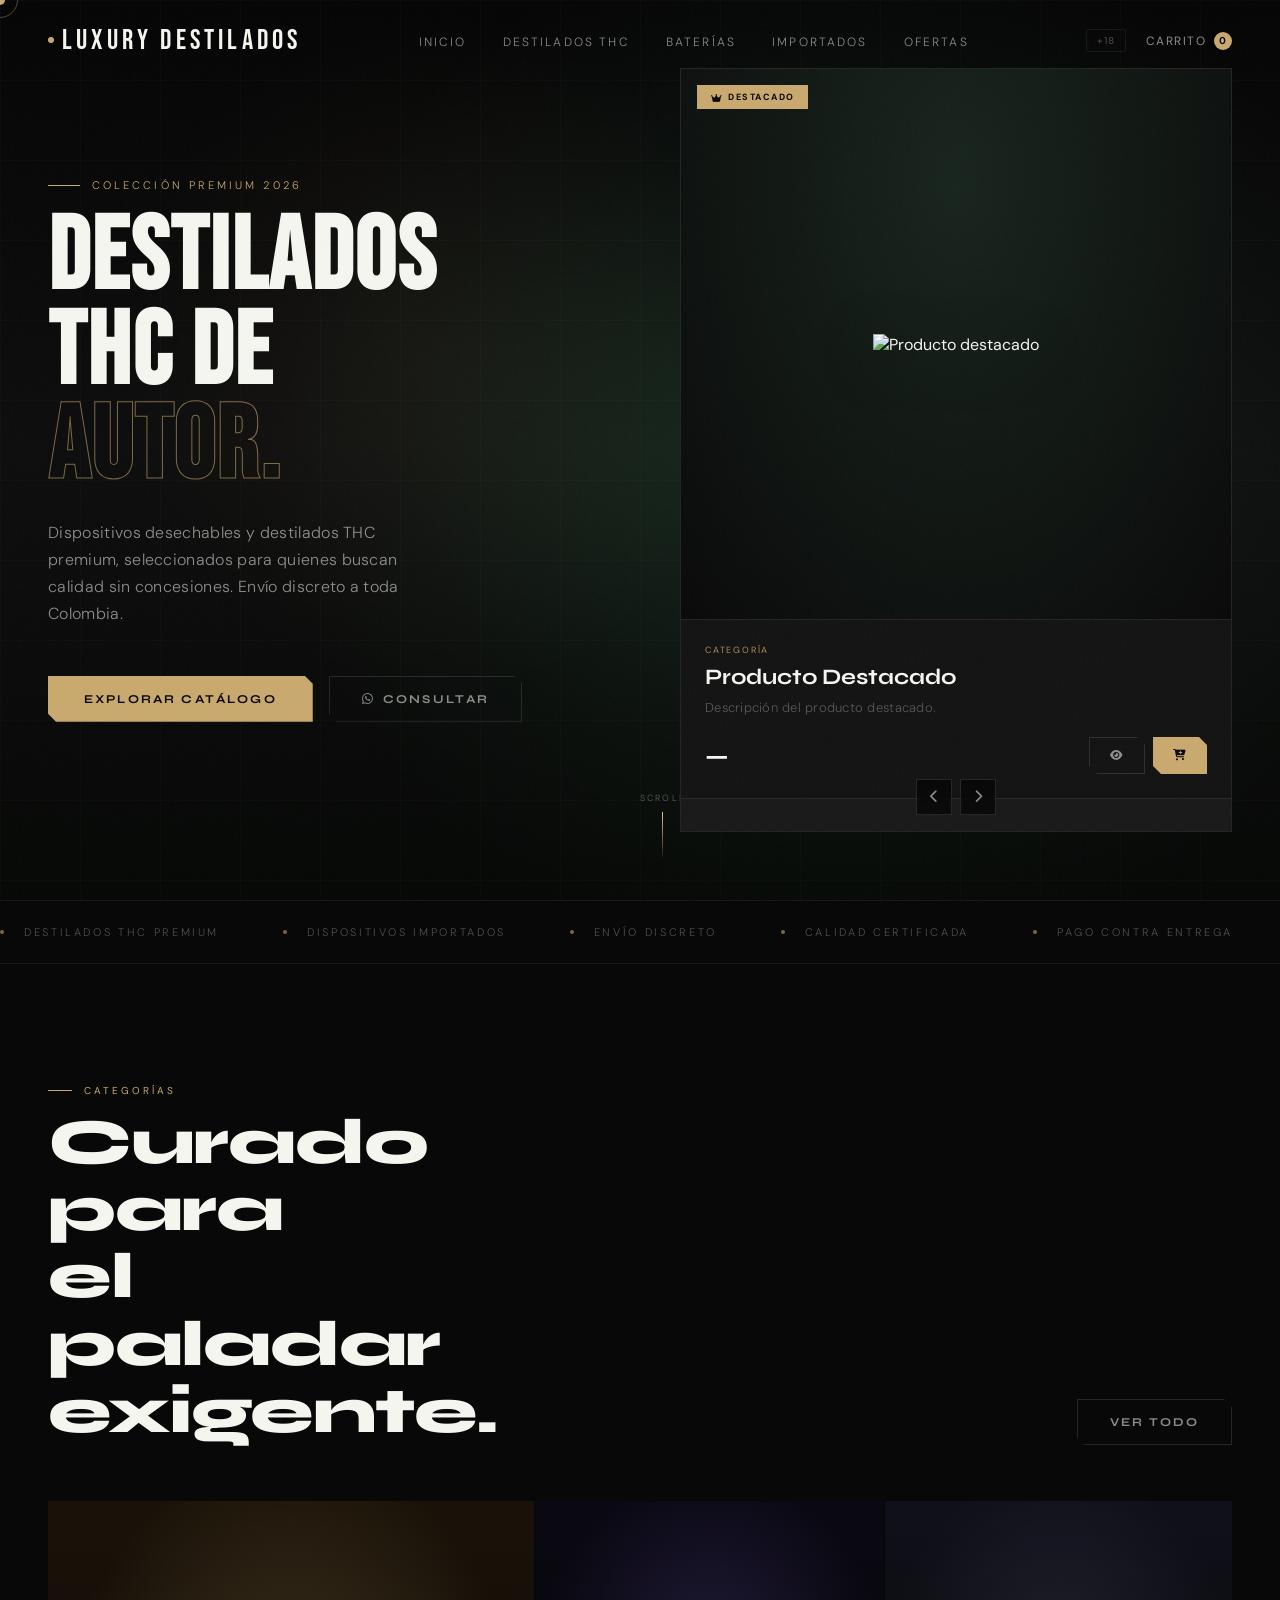
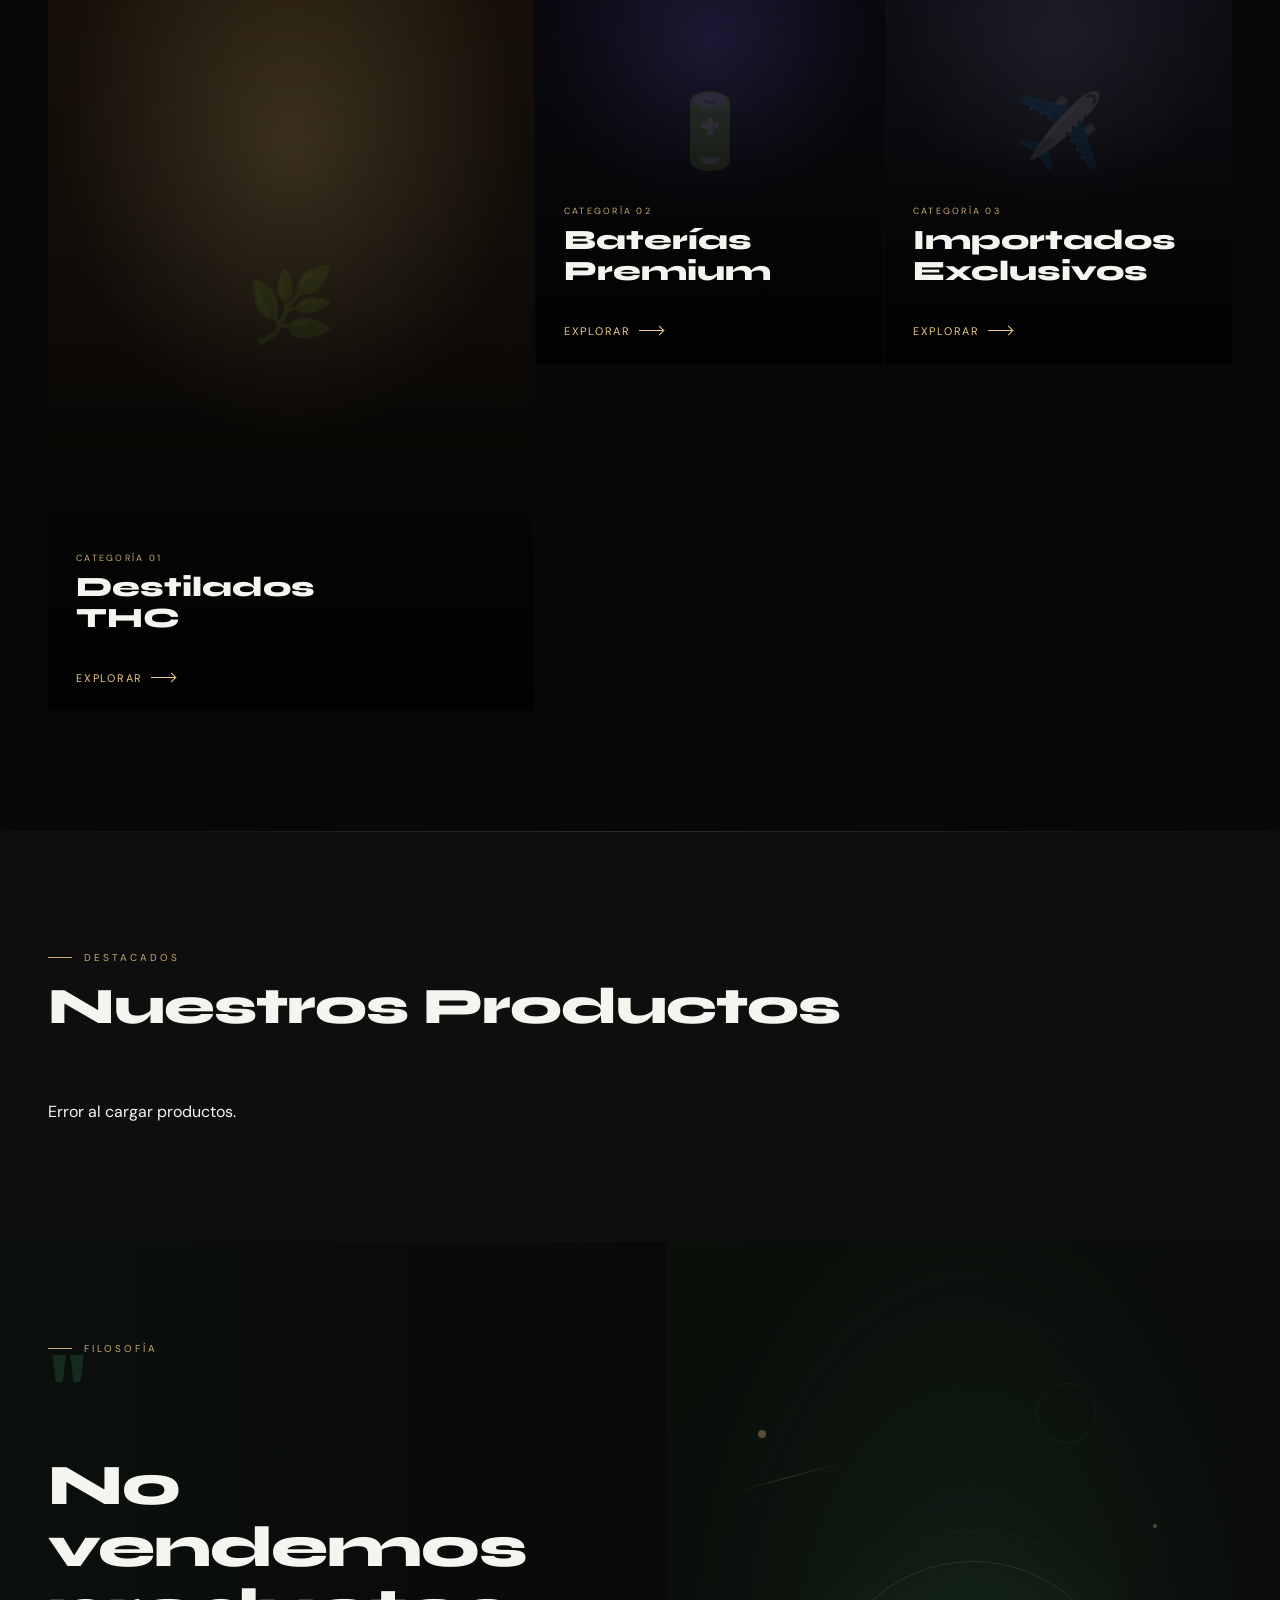
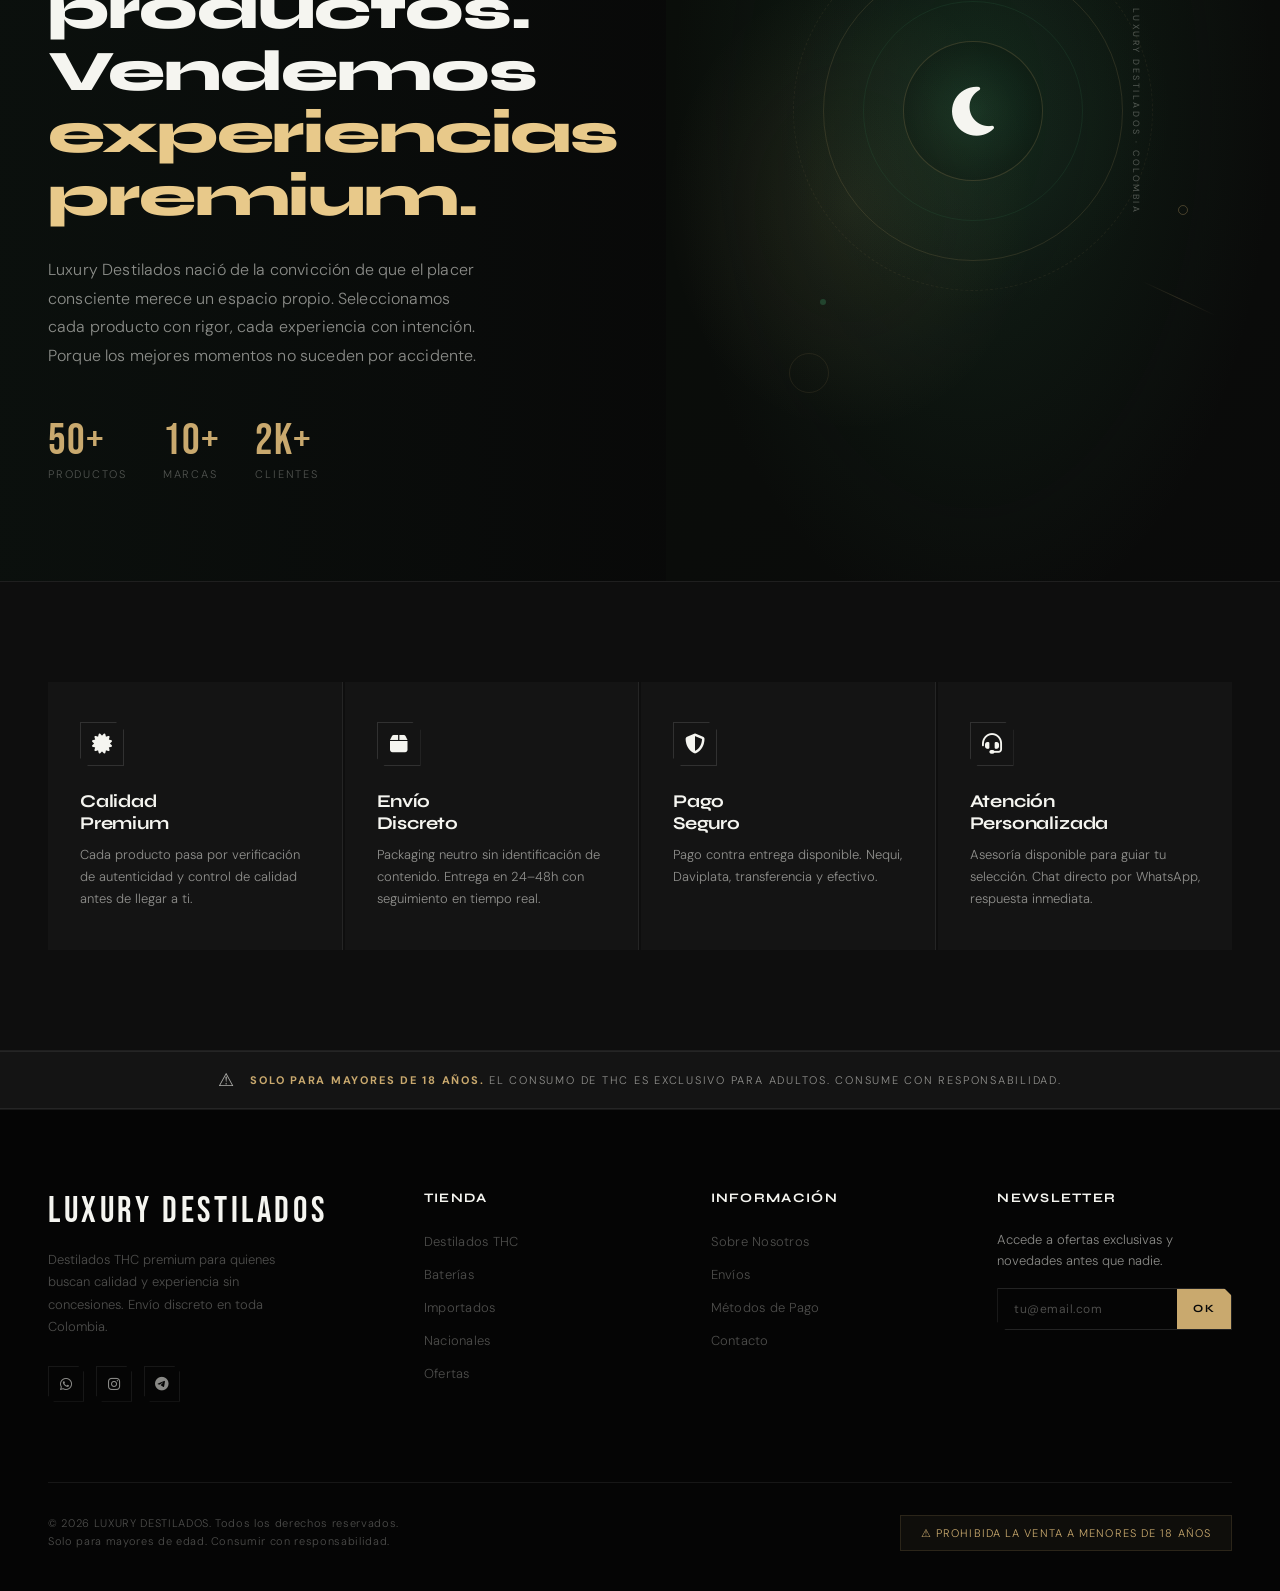
==== commit 26d7e5f8: "feat: se actulizo el admin de Deluxury" ====
--- a/index.html
+++ b/index.html
@@ -2499,7 +2499,7 @@
             <h2 class="products-title">Nuestros Productos</h2>
         </div>
         <div class="products-filter" id="categoryFilters">
-            <button class="filter-btn active" onclick="filterBy('all')">Todo</button>
+            <!-- Filter buttons are built dynamically by ProductManager.renderFilterButtons() -->
         </div>
     </div>
 
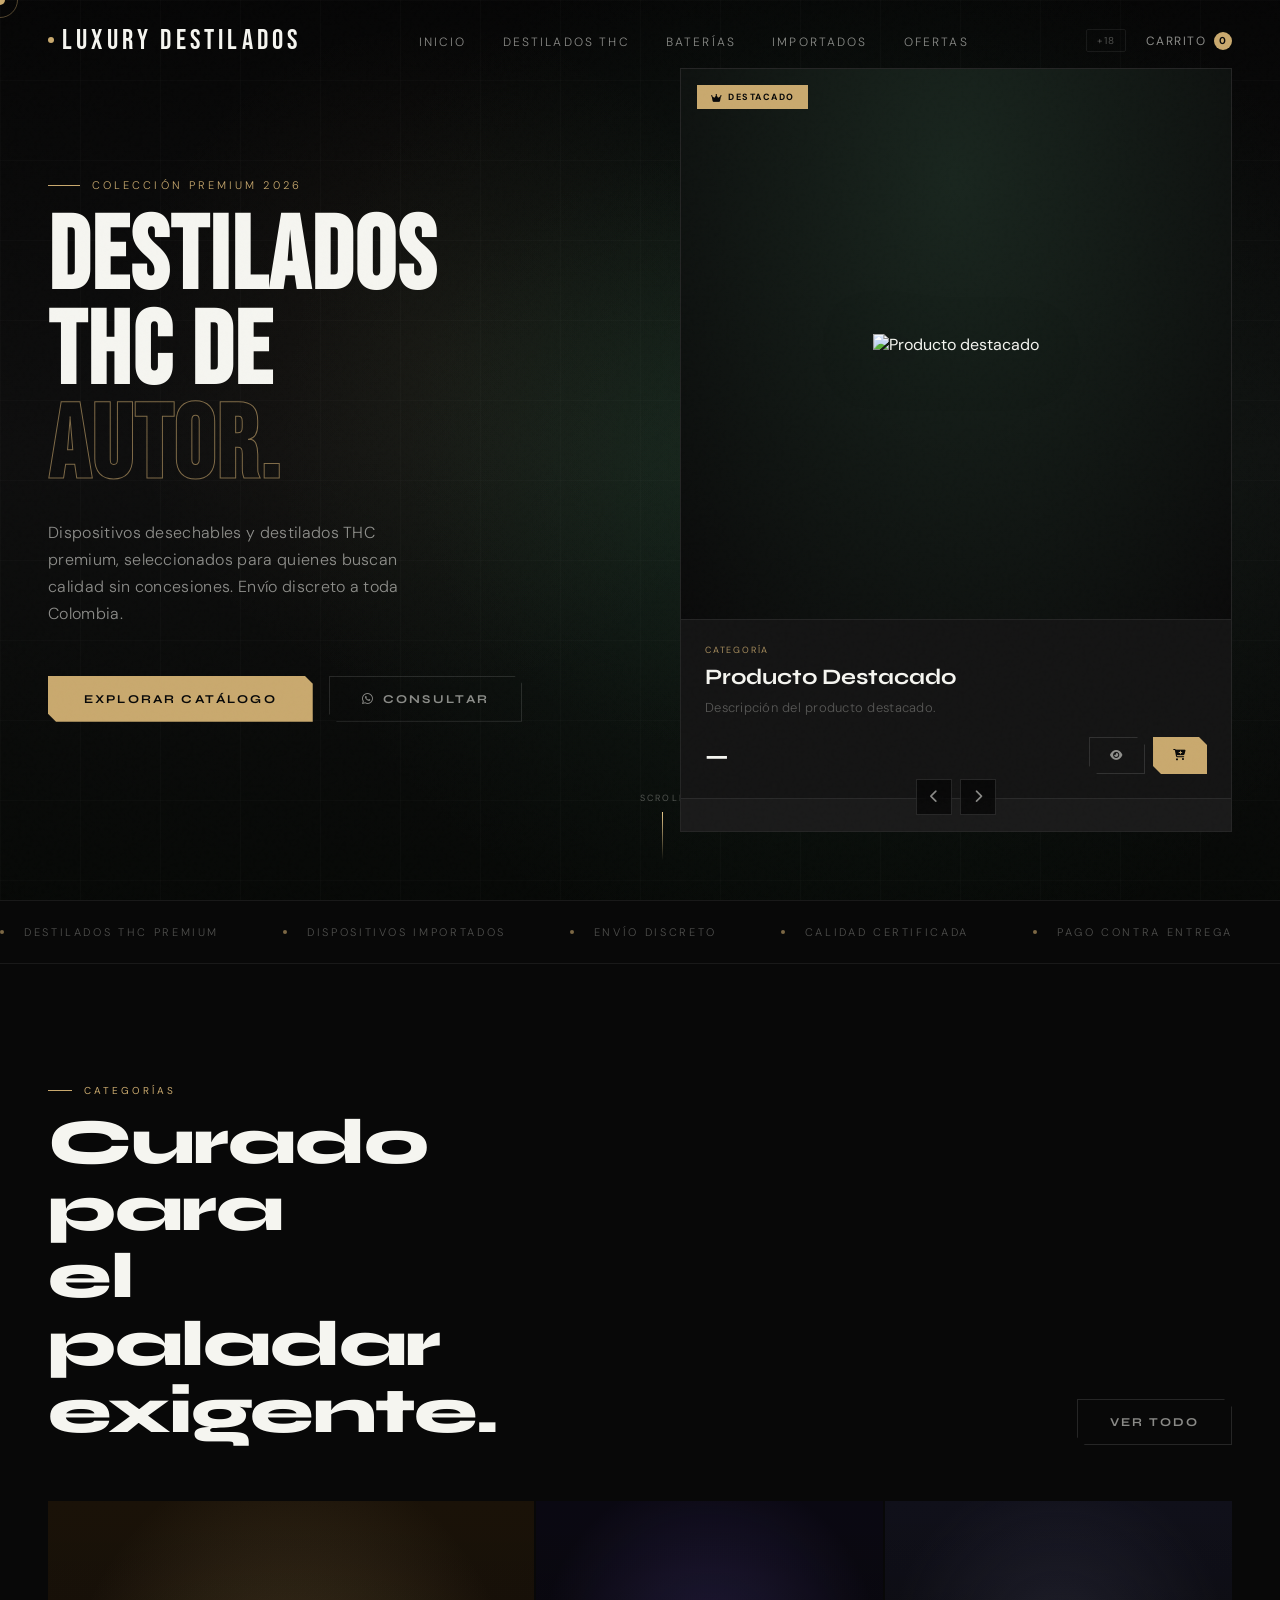
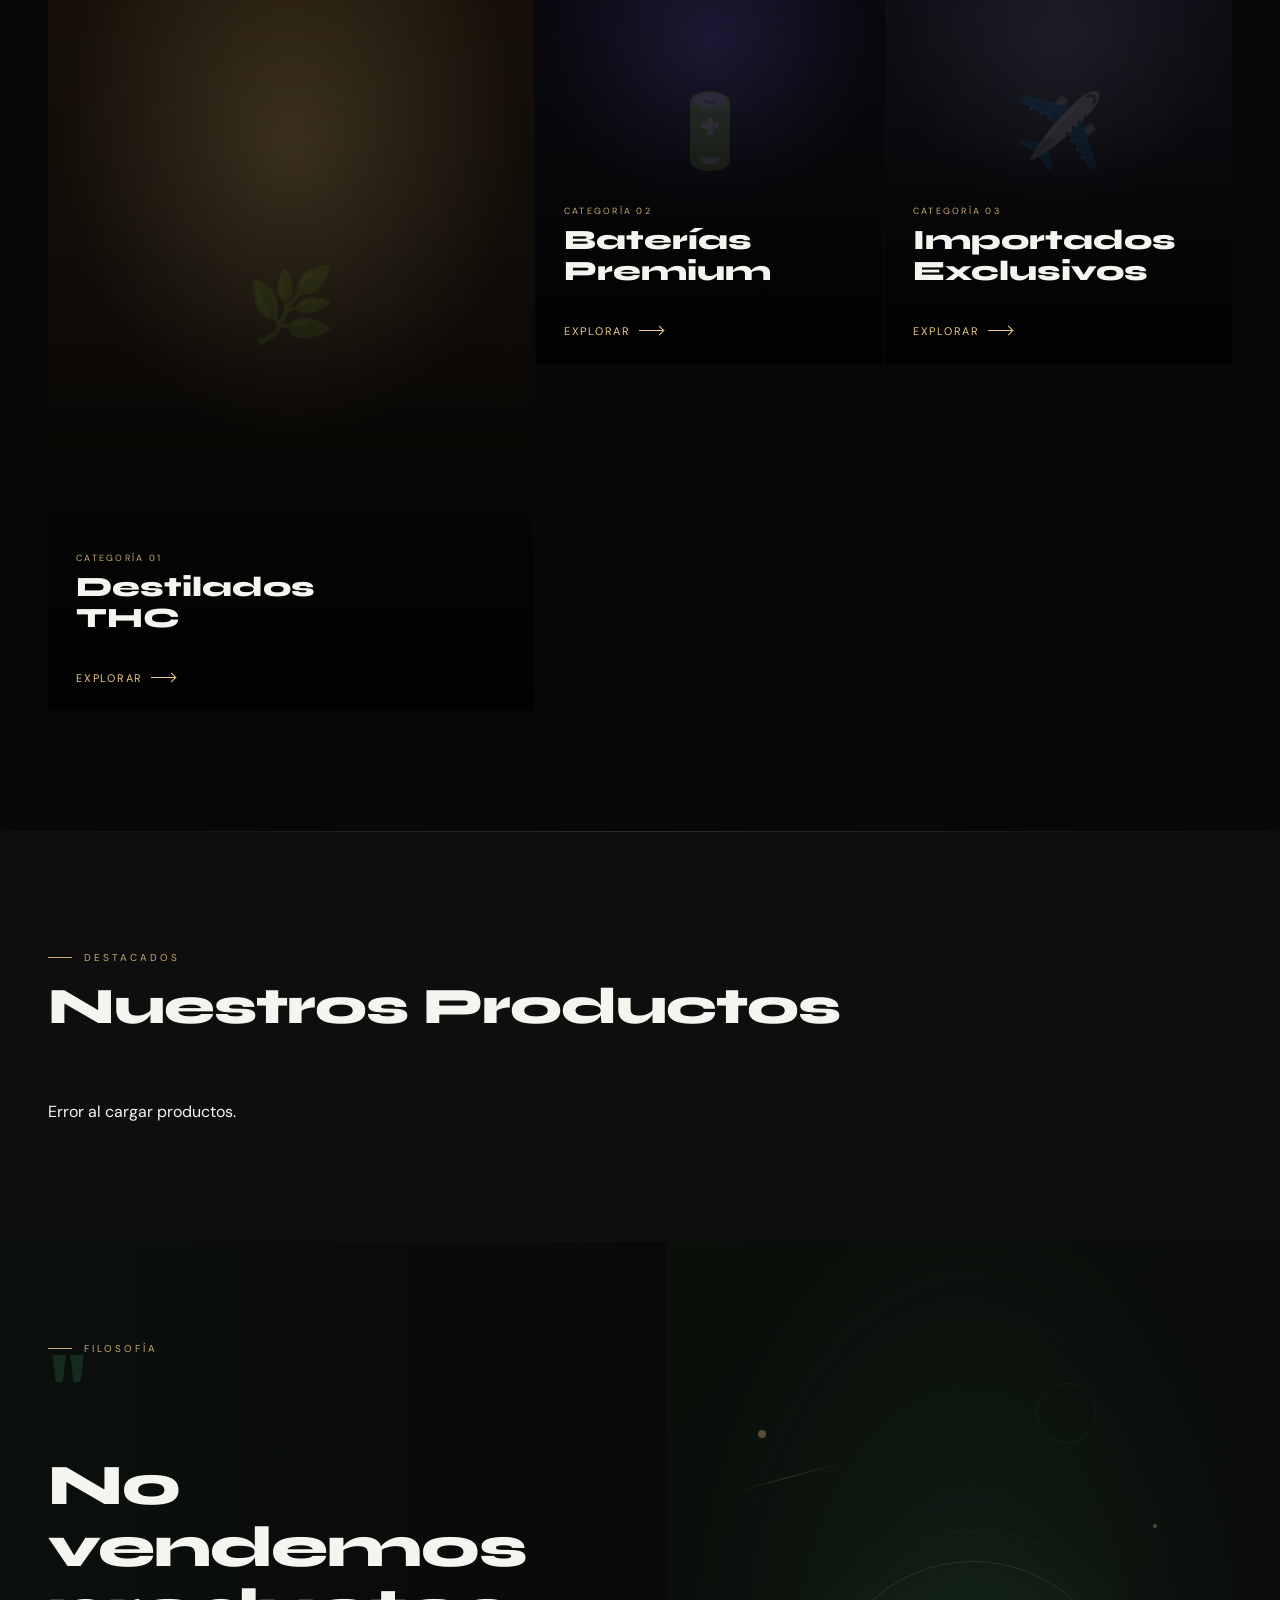
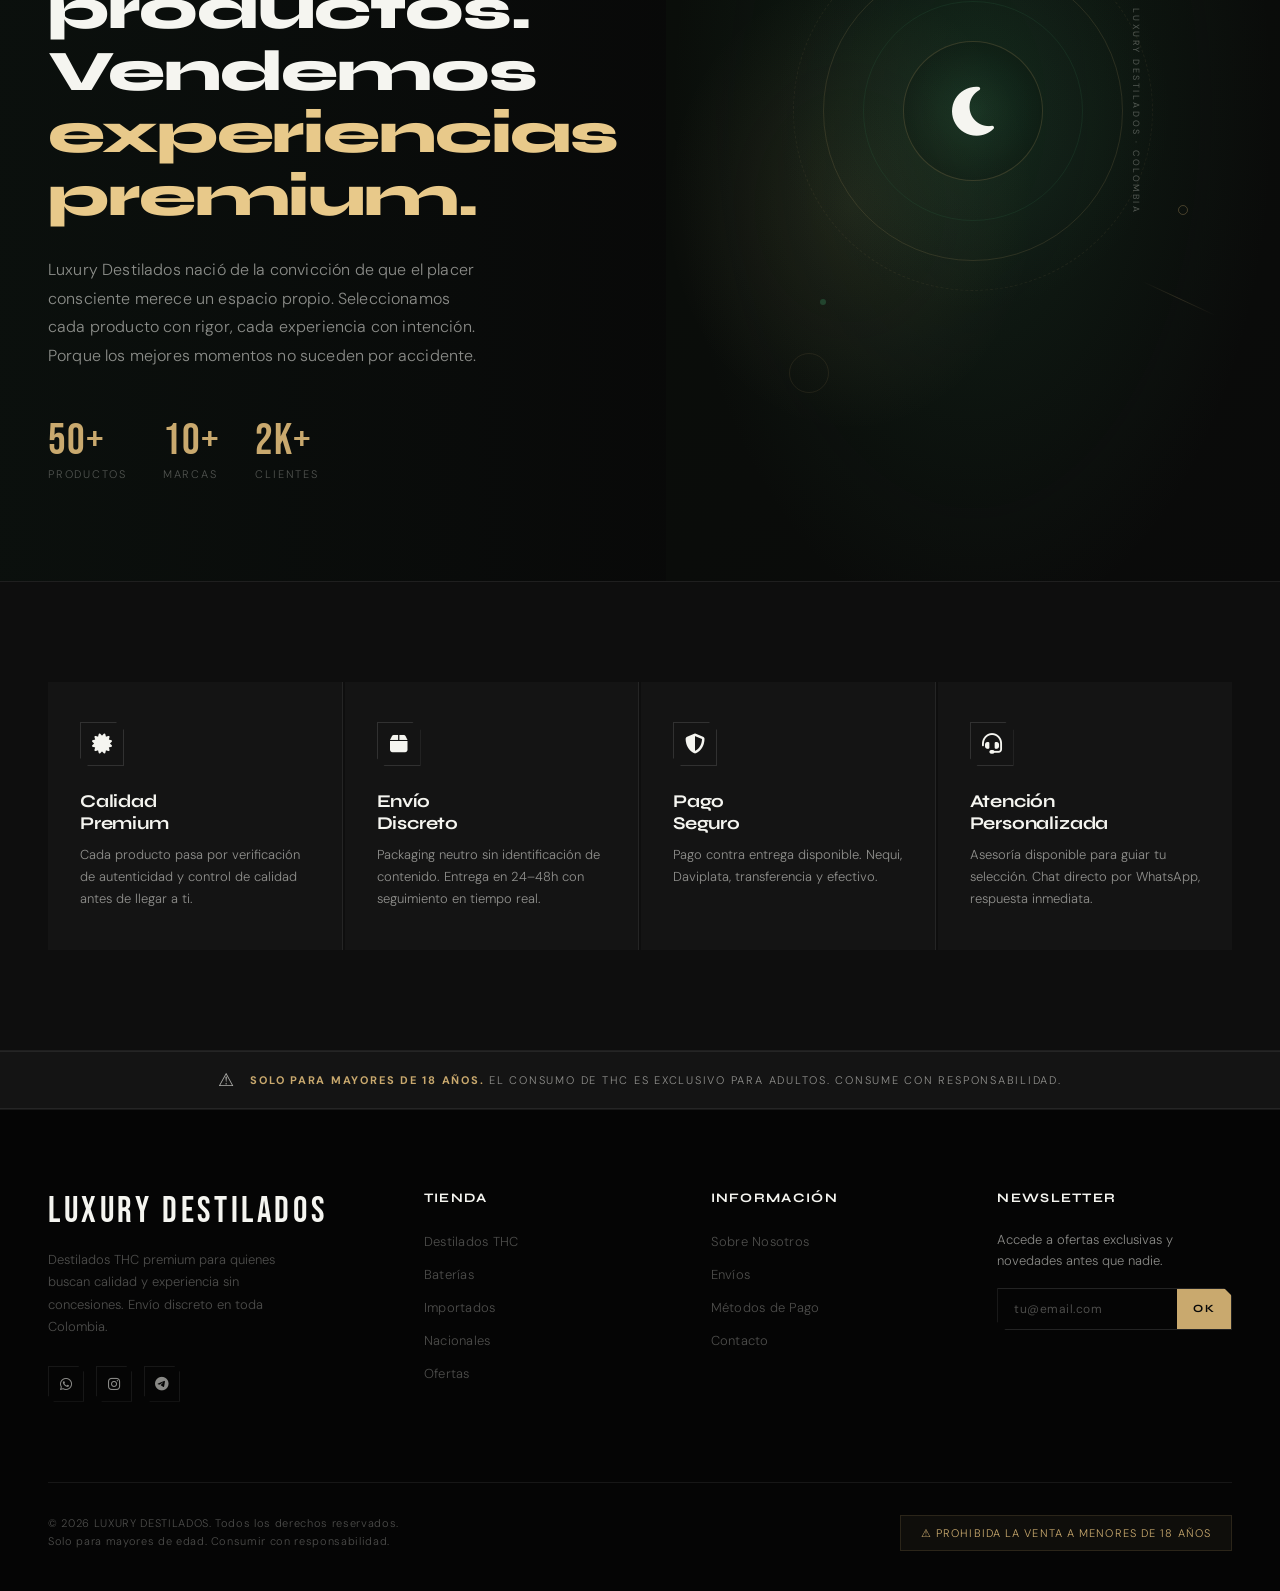
==== commit 6105d2a8: "feat: se aplico MobileFirst" ====
--- a/index.html
+++ b/index.html
@@ -2177,149 +2177,242 @@
 
 /* ─── RESPONSIVE ──────────────────────────────────── */
 @media (max-width: 1400px) {
-    .story-text { padding: 100px 48px 100px 48px; }
+    .story-text { padding: 100px 48px; }
     .story-stat { gap: 36px; }
     .stat-num { font-size: 44px; }
 }
+
 @media (max-width: 1200px) {
     .products-grid { grid-template-columns: repeat(3, 1fr); }
     #story { min-height: 500px; }
     .story-circle { width: 240px; height: 240px; }
     .story-circle::before { width: 180px; height: 180px; }
     .story-circle-inner { width: 110px; height: 110px; font-size: 44px; }
-}
+    .footer-top { gap: 40px; }
+}
+
 @media (max-width: 1024px) {
+    nav { padding: 20px 36px; }
+    nav.scrolled { padding: 14px 36px; }
+    .nav-links { gap: 24px; }
+    .nav-links a { font-size: 11px; }
+
+    .hero-container { grid-template-columns: 1fr; gap: 40px; padding: 0 36px; }
+    .hero-featured { max-width: 440px; margin: 0 auto; }
+
     .products-grid { grid-template-columns: repeat(2, 1fr); }
     .categories-grid { grid-template-columns: 1fr 1fr; }
     .footer-top { grid-template-columns: 1fr 1fr; gap: 40px; }
-    .hero-container { grid-template-columns: 1fr; gap: 40px; }
-    .hero-featured { max-width: 400px; margin: 0 auto; }
+
     .product-modal-content { grid-template-columns: 1fr; }
     .product-modal-gallery { padding: 24px; }
+
     #story { grid-template-columns: 1fr; min-height: auto; }
     .story-visual { display: none; }
-    .story-text { padding: 80px 48px; text-align: left; }
+    .story-text { padding: 80px 48px; }
     .story-big-text { font-size: clamp(28px, 5vw, 48px); }
     .story-stat { justify-content: flex-start; }
 }
+
+/* ── Tablet solo (768–1024px) ── */
+@media (min-width: 768px) and (max-width: 1024px) {
+    .hero-container { padding-top: 80px; }
+    .hero-featured-image { aspect-ratio: 3/2; }
+    .hero-featured-info { padding: 20px; }
+    .hero-featured-name { font-size: 20px; }
+    .hero-featured-price { font-size: 24px; }
+
+    .categories-title { font-size: 42px; }
+    .cat-name { font-size: 24px; }
+
+    .products-title { font-size: 36px; }
+
+    #benefits { padding: 80px 36px; }
+    .benefits-grid { gap: 1px; }
+    .benefit-item { padding: 32px 24px; }
+
+    footer { padding: 80px 36px 40px; }
+    .footer-top { gap: 32px; }
+}
+
 @media (max-width: 768px) {
-    /* Cursor oculto en móviles */
+    /* ── Cursor ── */
     .cursor, .cursor-ring { display: none; }
     body { cursor: auto; }
-    
-    nav { padding: 20px 24px; }
-    nav.scrolled { padding: 14px 24px; }
+
+    /* ── Navbar ── */
+    nav { padding: 18px 20px; }
+    nav.scrolled { padding: 12px 20px; }
     .nav-links { display: none; }
     .nav-age { display: none; }
     .hamburger { display: flex; }
-    
-    #hero { min-height: 100vh; min-height: 100dvh; }
-    .hero-container { padding: 0 24px; }
-    .hero-title { font-size: 48px; }
-    .hero-subtitle { font-size: 14px; max-width: 100%; }
-    .hero-eyebrow { font-size: 10px; }
-    .hero-featured-card { margin-top: 20px; }
+
+    /* ── Hero ── */
+    #hero { min-height: 100svh; align-items: flex-start; }
+    .hero-container {
+        padding: 100px 20px 40px;
+        gap: 32px;
+        align-items: center;
+        justify-items: center;
+        text-align: center;
+    }
+    .hero-content { display: flex; flex-direction: column; align-items: center; }
+    .hero-eyebrow { font-size: 10px; justify-content: center; }
+    .hero-title { font-size: clamp(40px, 11vw, 64px); }
+    .hero-subtitle { font-size: 14px; max-width: 100%; text-align: center; }
+    .hero-ctas { flex-direction: column; align-items: stretch; width: 100%; max-width: 320px; }
+    .hero-featured { max-width: 340px; width: 100%; }
     .hero-featured-image { aspect-ratio: 4/3; }
+    .hero-featured-card { margin-top: 0; }
     .scroll-indicator { display: none; }
-    
-    #categories { padding: 80px 24px; }
+
+    /* ── Categories ── */
+    #categories { padding: 72px 20px; }
+    .categories-header { flex-direction: column; align-items: flex-start; gap: 16px; }
+    .categories-title { font-size: 30px; }
     .categories-grid { grid-template-columns: 1fr; }
-    .cat-card { aspect-ratio: 4/3 !important; }
+    .cat-card { aspect-ratio: 16/9 !important; }
     .cat-name { font-size: 24px; }
-    .categories-header { flex-direction: column; align-items: flex-start; gap: 16px; }
-    .categories-title { font-size: 32px; }
-    
-    #products { padding: 80px 24px; }
-    .products-header { flex-direction: column; align-items: flex-start; gap: 16px; }
+    .cat-content { padding: 24px 20px; }
+
+    /* ── Products ── */
+    #products { padding: 72px 20px; }
+    .products-header { flex-direction: column; align-items: flex-start; gap: 14px; }
     .products-title { font-size: 28px; }
-    .products-grid { grid-template-columns: 1fr 1fr; gap: 12px; }
-    .products-filter { gap: 6px; }
-    .filter-btn { padding: 6px 12px; font-size: 10px; }
-    
+    .products-grid { grid-template-columns: 1fr 1fr; gap: 10px; }
+
+    /* Filter as horizontal scroll strip */
+    .products-filter {
+        width: 100%;
+        overflow-x: auto;
+        overflow-y: hidden;
+        flex-wrap: nowrap;
+        -webkit-overflow-scrolling: touch;
+        scrollbar-width: none;
+        padding-bottom: 2px;
+        gap: 6px;
+    }
+    .products-filter::-webkit-scrollbar { display: none; }
+    .filter-btn { flex-shrink: 0; white-space: nowrap; padding: 7px 14px; font-size: 10px; }
+
+    /* ── Story ── */
     #story { padding: 0; }
-    .story-text { padding: 60px 24px; }
+    .story-text { padding: 60px 20px; }
     .story-quote-mark { font-size: 80px; }
     .story-big-text { font-size: 28px; line-height: 1.15; }
     .story-body { font-size: 14px; margin-bottom: 36px; }
     .story-stat { gap: 24px; flex-wrap: wrap; }
     .stat-num { font-size: 36px; }
     .stat-label { font-size: 9px; }
-    
+
+    /* ── Benefits ── */
+    #benefits { padding: 60px 20px; }
     .benefits-grid { grid-template-columns: 1fr 1fr; }
-    .benefit-item { border-right: none; border-bottom: 1px solid var(--border); padding: 28px 20px; }
+    .benefit-item { border-right: none; border-bottom: 1px solid var(--border); padding: 28px 18px; }
     .benefit-icon { width: 36px; height: 36px; font-size: 16px; margin-bottom: 16px; }
-    .benefit-title { font-size: 16px; }
+    .benefit-title { font-size: 15px; }
     .benefit-desc { font-size: 12px; }
-    #benefits { padding: 60px 24px; }
-    
-    footer { padding: 60px 24px 100px; }
-    .footer-top { grid-template-columns: 1fr; gap: 40px; }
-    .footer-bottom { flex-direction: column; align-items: flex-start; gap: 20px; }
-    .footer-logo { font-size: 28px; }
+
+    /* ── Age banner ── */
+    #age-banner { padding: 14px 20px; flex-wrap: wrap; justify-content: center; gap: 8px; }
+    .age-text { font-size: 9px; text-align: center; }
+
+    /* ── Footer ── */
+    footer { padding: 60px 20px 108px; }
+    .footer-top { grid-template-columns: 1fr; gap: 36px; }
+    .footer-bottom { flex-direction: column; align-items: flex-start; gap: 16px; }
+    .footer-brand .footer-logo { font-size: 28px; }
     .footer-tagline { font-size: 12px; }
-    
+    .newsletter-input-wrap { flex-direction: column; clip-path: none; border-radius: 2px; }
+    .newsletter-input { border-bottom: 1px solid var(--border-light); }
+    .newsletter-btn { width: 100%; padding: 13px 16px; }
+
+    /* ── Buttons ── */
     .mobile-cta { display: flex; }
-    .hero-ctas { flex-direction: column; }
     .btn-primary, .btn-secondary { width: 100%; text-align: center; justify-content: center; }
-    
-    #age-banner { padding: 14px 24px; flex-wrap: wrap; text-align: center; }
-    .age-text { font-size: 9px; }
-    
+
+    /* ── Modals / Cart ── */
     .form-row { grid-template-columns: 1fr; }
     .order-modal-footer { flex-direction: column; }
     .order-modal-footer .btn-secondary,
-    .order-modal-footer .btn-primary { flex: 1; }
+    .order-modal-footer .btn-primary { flex: unset; width: 100%; }
     .cart-sidebar { max-width: 100%; }
-    .cart-toast { right: 16px; left: 16px; }
-    
+    .cart-toast { right: 16px; left: 16px; max-width: calc(100% - 32px); }
+
+    /* ── Marquee ── */
     .marquee-section { padding: 16px 0; }
     .marquee-item { font-size: 9px; gap: 12px; }
-    
+
+    /* ── Mobile nav ── */
     .mobile-nav-link { font-size: 36px; }
 }
+
+@media (max-width: 540px) {
+    /* Hide featured card on small phones for a cleaner hero */
+    .hero-featured { display: none; }
+    .hero-container { padding: 90px 20px 32px; justify-items: center; }
+    .hero-title { font-size: clamp(44px, 13vw, 68px); }
+    .hero-subtitle { max-width: 90%; }
+}
+
 @media (max-width: 480px) {
-    .products-grid { grid-template-columns: 1fr; }
-    .benefits-grid { grid-template-columns: 1fr; }
-    .benefit-item:last-child { border-bottom: none; }
-    
-    .hero-title { font-size: 40px; }
-    .hero-subtitle { font-size: 13px; }
-    .hero-featured-name { font-size: 18px; }
-    .hero-featured-price { font-size: 22px; }
-    
-    .prod-info { padding: 16px; }
+    /* ── Products ── */
+    .products-grid { grid-template-columns: 1fr; gap: 10px; }
+    .prod-info { padding: 14px; }
     .prod-name { font-size: 15px; }
     .prod-price { font-size: 18px; }
     .prod-category { font-size: 8px; }
     .prod-origin { font-size: 11px; margin-bottom: 12px; }
     .prod-badge { font-size: 8px; padding: 3px 8px; }
     .add-to-cart { width: 36px; height: 36px; font-size: 16px; }
-    
+
+    /* ── Benefits ── */
+    .benefits-grid { grid-template-columns: 1fr; }
+    .benefit-item { border-right: none; border-bottom: 1px solid var(--border); }
+    .benefit-item:last-child { border-bottom: none; }
+
+    /* ── Categories ── */
     .cat-name { font-size: 22px; }
     .cat-tag { font-size: 8px; }
     .cat-desc { font-size: 12px; }
-    .cat-content { padding: 24px 20px; }
-    
+    .cat-content { padding: 20px 18px; }
+
+    /* ── Story ── */
+    .story-text { padding: 52px 20px; }
     .story-big-text { font-size: 24px; }
     .story-body { font-size: 13px; }
     .stat-num { font-size: 32px; }
-    
+
+    /* ── Footer ── */
     .footer-col h4 { font-size: 11px; }
     .footer-col ul li a { font-size: 12px; }
-    .footer-age-warning { font-size: 9px; padding: 8px 12px; }
+    .footer-age-warning { font-size: 9px; padding: 8px 14px; flex-wrap: wrap; justify-content: center; }
     .footer-legal { font-size: 10px; }
-    
-    .product-modal { max-height: 95vh; }
+
+    /* ── Product modal ── */
+    .product-modal { width: 100%; max-height: 100svh; top: auto; bottom: 0; left: 0; right: 0;
+        transform: translateY(100%) scale(1); border-radius: 0; }
+    .product-modal.active { transform: translateY(0) scale(1); }
     .product-modal-title { font-size: 22px; }
-    .product-modal-info { padding: 24px; }
-    .gallery-main { padding: 20px; }
+    .product-modal-info { padding: 20px; }
+    .gallery-main { padding: 16px; }
     .gallery-thumb { width: 48px; height: 48px; }
-}
+
+    /* ── Order modal ── */
+    .order-modal { width: 100%; max-height: 100svh; top: auto; bottom: 0; left: 0; right: 0;
+        transform: translateY(100%) scale(1); }
+    .order-modal.active { transform: translateY(0) scale(1); }
+}
+
 @media (max-width: 360px) {
-    .hero-title { font-size: 34px; }
-    .hero-eyebrow { font-size: 9px; letter-spacing: 0.2em; }
-    .story-stat { flex-direction: column; gap: 16px; }
+    .hero-title { font-size: 38px; }
+    .hero-eyebrow { font-size: 9px; letter-spacing: 0.18em; }
+    .story-stat { flex-direction: column; gap: 14px; }
     .stat-item { flex-direction: row; align-items: center; gap: 12px; }
+    .stat-num { font-size: 28px; }
+    .products-filter { gap: 4px; }
+    .filter-btn { padding: 6px 10px; font-size: 9px; }
+    .footer-top { gap: 28px; }
 }
 </style>
 </head>
